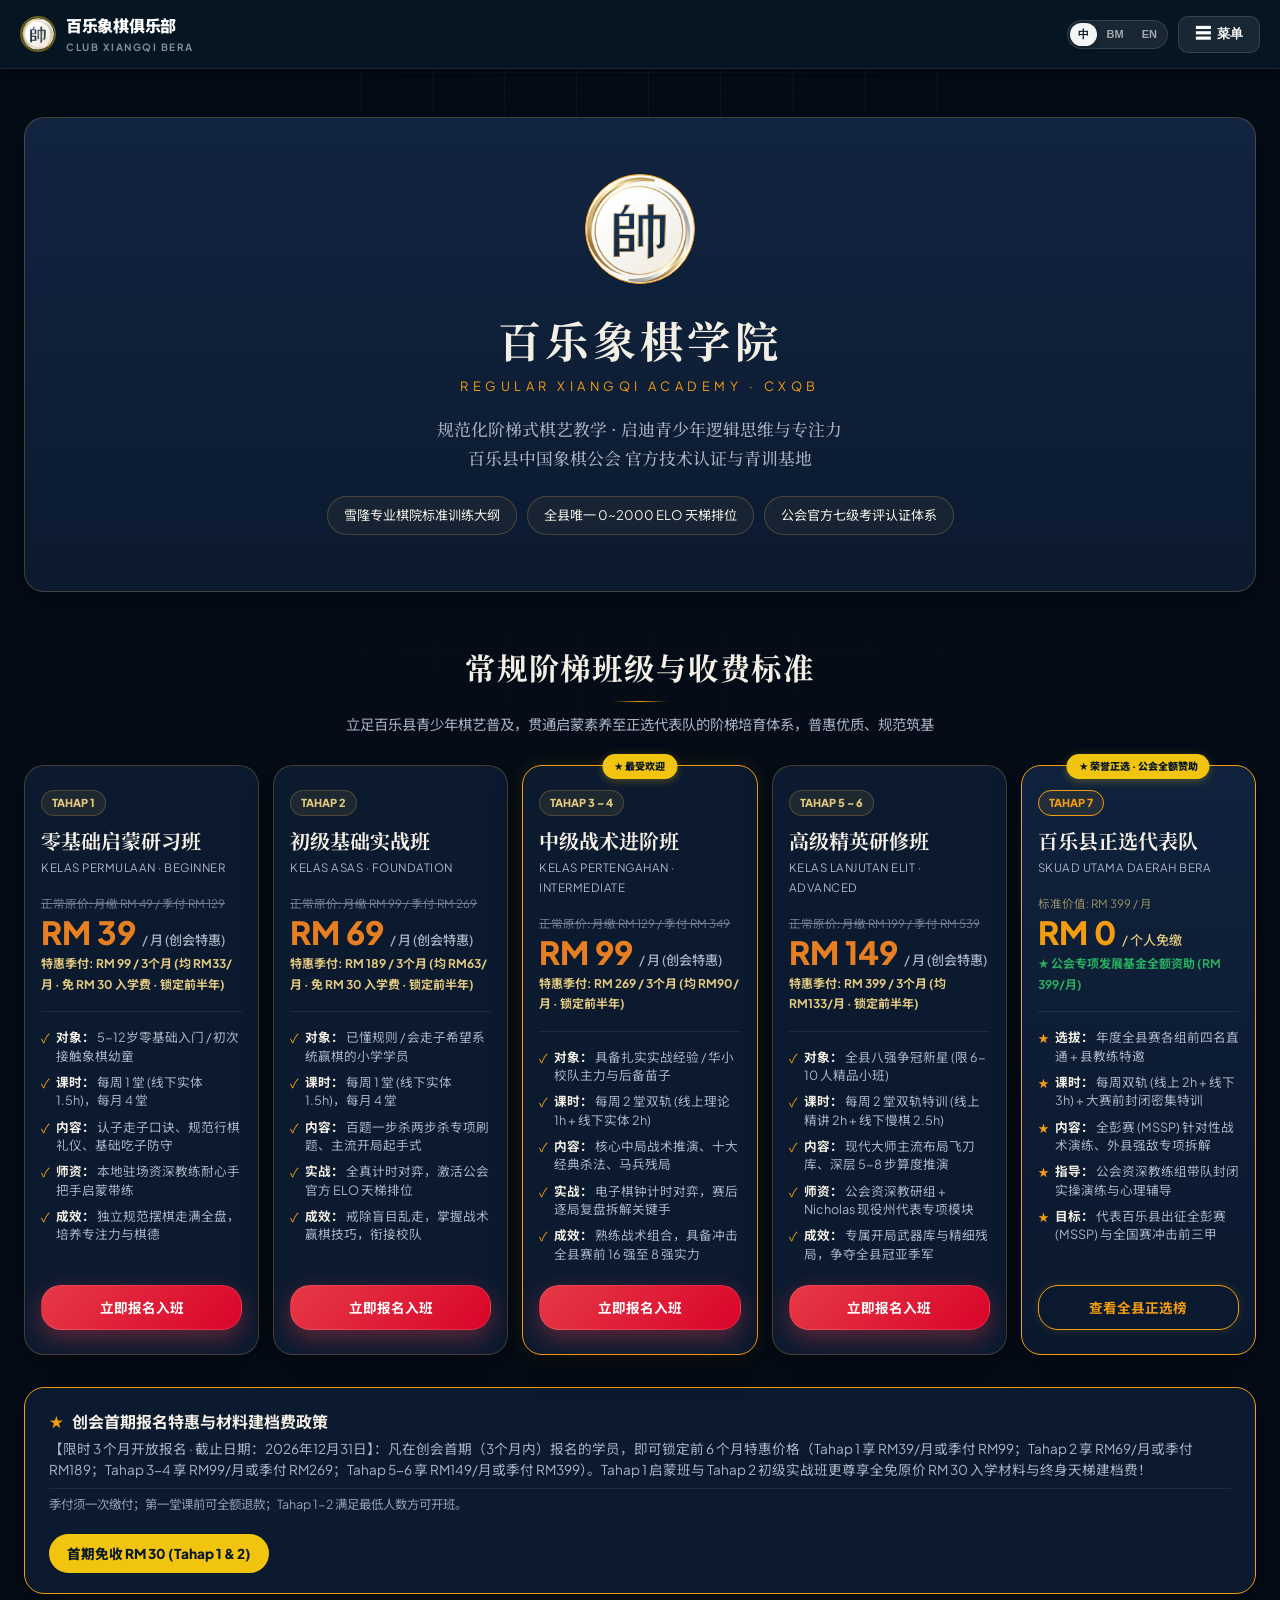
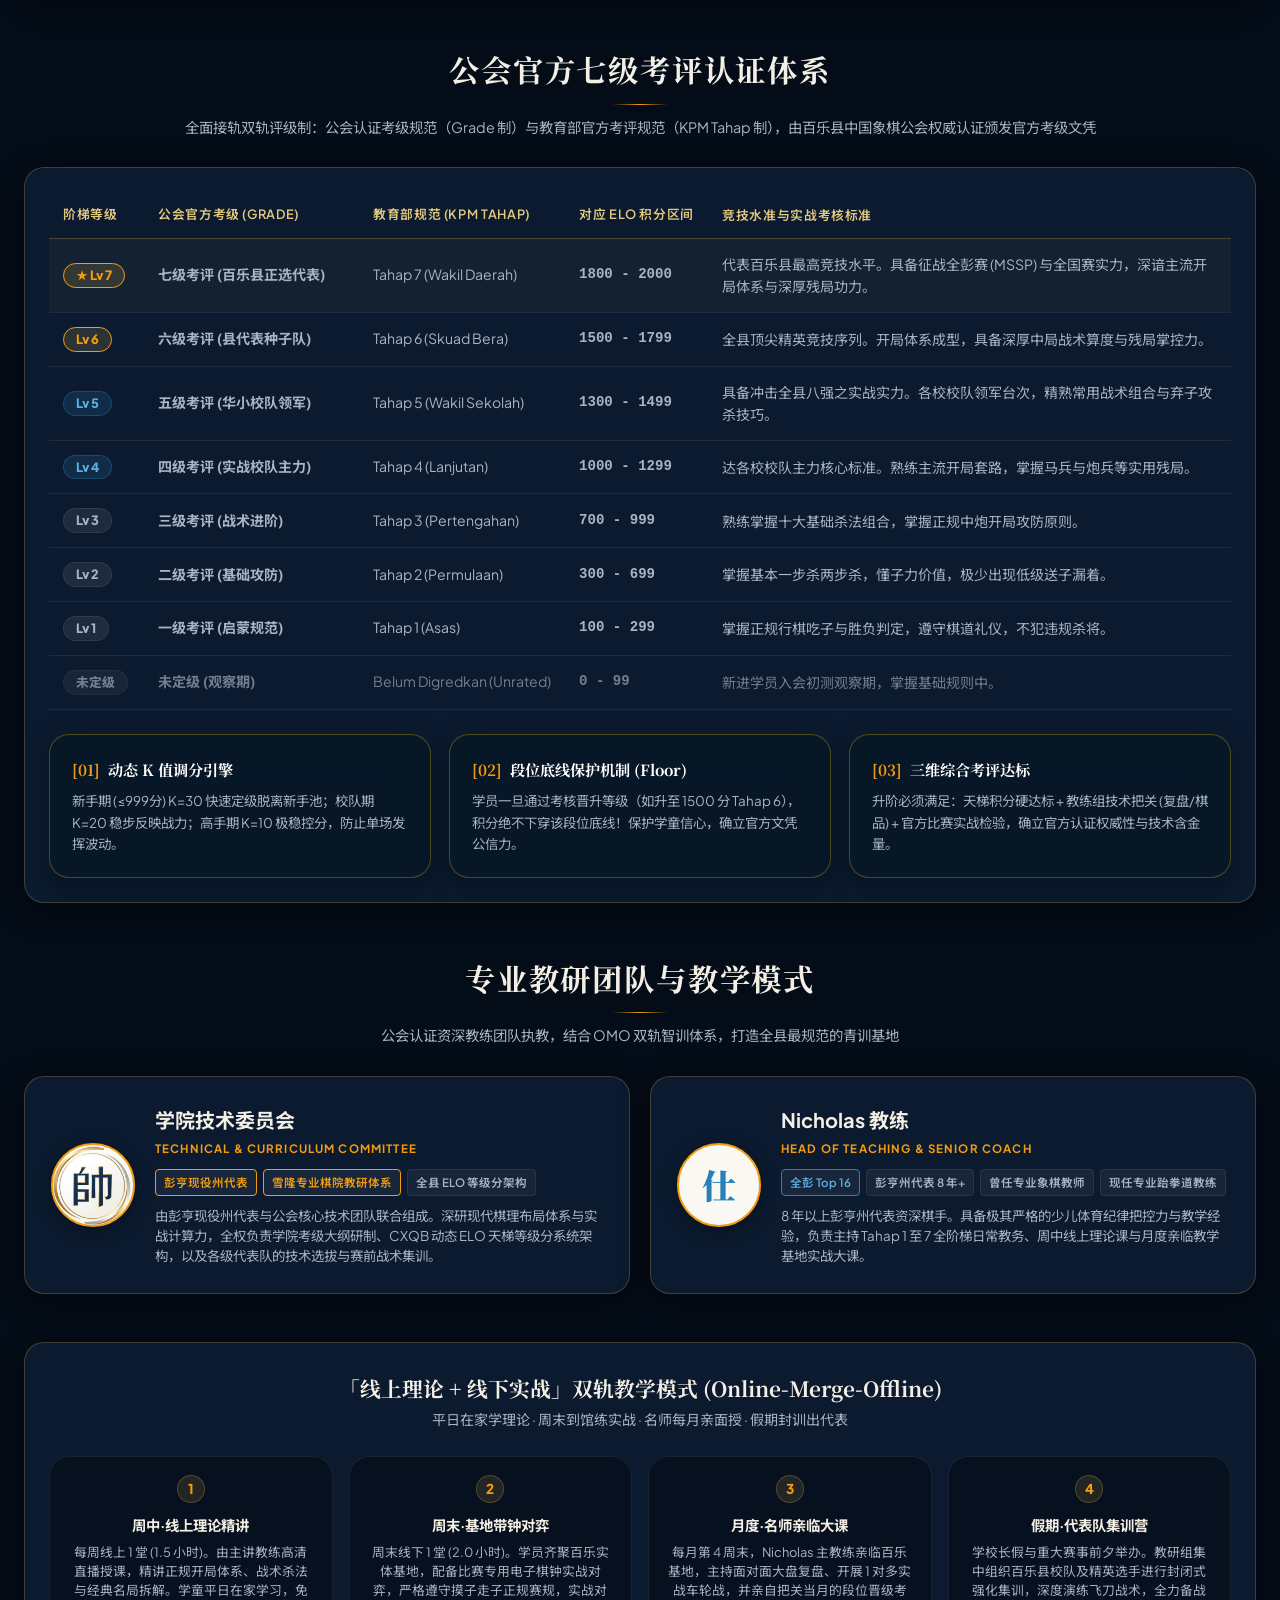
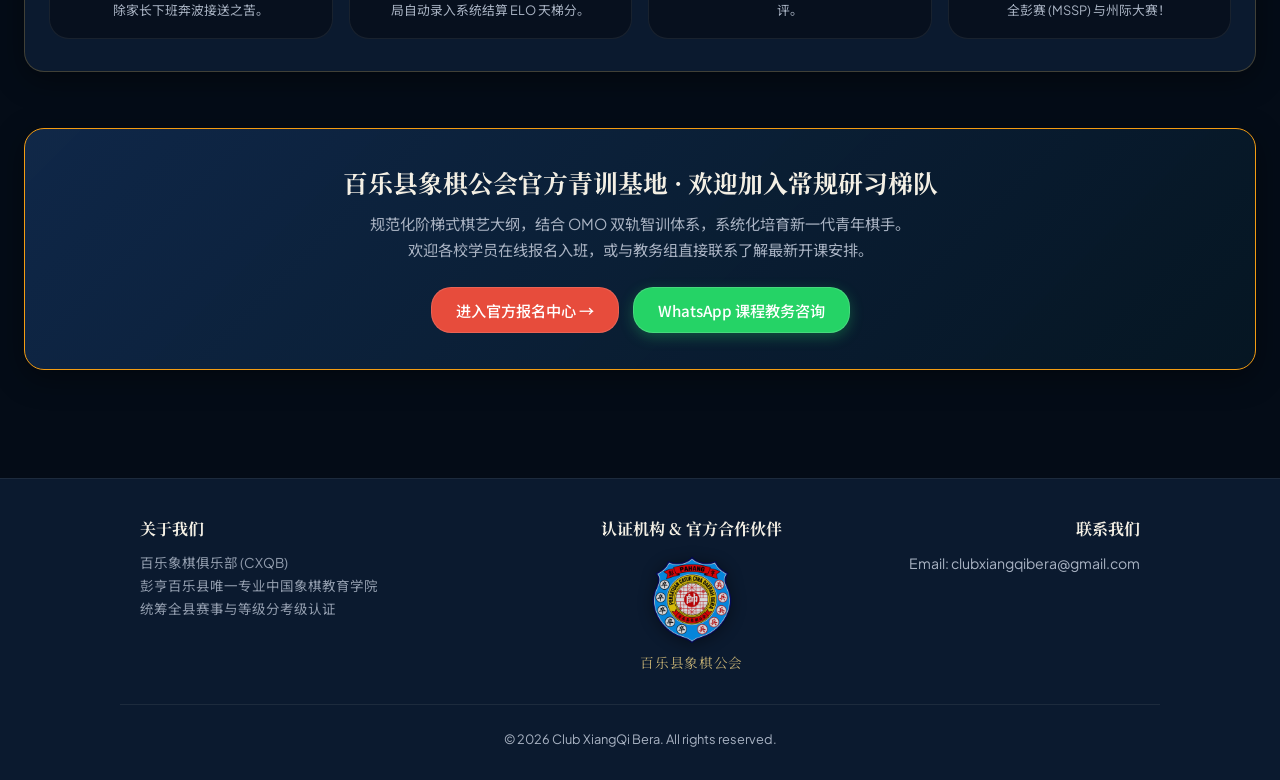
==== academy.html @ 06ccd67f "refactor(academy): update OMO dual-track training copy to be formal and accessible in zh/bm/en" ====
<!DOCTYPE html>
<html lang="zh-CN">
<head>
  <meta charset="UTF-8">
  <meta name="viewport" content="width=device-width, initial-scale=1.0, maximum-scale=1.0, user-scalable=no">
  <title>百乐象棋学院 · 常规棋艺集训班与官方七级考评体系 — CXQB</title>
  <link rel="preconnect" href="https://fonts.googleapis.com">
  <link href="https://fonts.googleapis.com/css2?family=Plus+Jakarta+Sans:wght@400;500;600;700;800;900&family=Noto+Sans+SC:wght@400;500;700;900&family=Noto+Serif+SC:wght@400;500;600;700;900&display=swap" rel="stylesheet">
  <link rel="stylesheet" href="cxb-theme.css">
  <style>
    :root {
      /* UNIFIED DESIGN TOKENS (100% IDENTICAL TO INDEX.HTML) */
      --bg-page:            #040C17;
      --grid-line:          rgba(241, 196, 15, 0.045);
      --grid-size:          72px 72px;

      --top-color:          rgba(6, 23, 36, 0.92);
      --top-blur:           16px;
      --top-border:         rgba(255, 255, 255, 0.08);
      --mega-bg:            rgba(6, 23, 36, 0.78);
      --mega-blur:          24px;
      --backdrop-blur:      20px;
      --backdrop-bg:        rgba(0, 0, 0, 0.45);

      --card-glass:         rgba(6, 23, 36, 0.72);
      --card-glass-border:  rgba(255, 255, 255, 0.12);
      --card-glass-shadow:  0 25px 60px rgba(0, 0, 0, 0.6), 0 0 35px rgba(241, 196, 15, 0.06);
      --card-radius:        20px;

      --input-glass-bg:     rgba(255, 255, 255, 0.05);
      --input-glass-border: rgba(255, 255, 255, 0.12);
      --input-glass-blur:   8px;
      --input-focus-glow:   rgba(241, 196, 15, 0.5);

      --badge-gold-bg:      #F1C40F;
      --badge-gold-text:    #0A1929;
      --gold-hover:         #F1C40F;
      
      --btn-primary-bg:     linear-gradient(135deg, #E63946 0%, #D90429 100%);
      --btn-primary-shadow: 0 8px 25px rgba(230, 57, 70, 0.4);
      --btn-primary-hover:  linear-gradient(135deg, #F04856 0%, #E81035 100%);

      --seg-bg:             rgba(255, 255, 255, 0.08);
      --seg-active-bg:      rgba(255, 255, 255, 0.95);
      --seg-active-color:   #111111;
      --seg-text-color:     rgba(255, 255, 255, 0.6);

      --font-serif:         'Noto Serif SC', 'Songti SC', 'SimSun', serif;
      --font-sans:          -apple-system, BlinkMacSystemFont, 'Segoe UI', Roboto, 'PingFang SC', 'Noto Sans SC', sans-serif;

      --primary: #0E2F44;
      --primary-mid: #1A5276;
      --primary-light: #2980B9;
      --gold: #F39C12;
      --gold-glow: rgba(243,156,18,0.35);
      --silver: #95A5A6;
      --bronze: #D35400;
      --bg: #071726;
      --card: rgba(255, 255, 255, 0.08);
      --text: #F0F4F8;
      --text2: #9CA8B7;
      --border: rgba(255, 255, 255, 0.12);
      --green: #27AE60;
      --red: #E74C3C;
      --radius: 20px;
      --shadow: 0 8px 30px rgba(0,0,0,0.4);

      --navy-950: #07101e;
      --navy-900: #0b1a2f;
      --navy-800: #112440;
      --gold-soft: #e3c97f;
      --ink: #f3efe4;
      --ink-dim: #a9b3c3;
      --line: rgba(201, 162, 75, 0.28);
      --line-soft: rgba(243, 239, 228, 0.08);
    }

    *{box-sizing:border-box;margin:0;padding:0;}
    body{
      font-family:'Plus Jakarta Sans','Noto Sans SC',system-ui,sans-serif;
      background:var(--bg-page);color:var(--ink);background-attachment:fixed;
      min-height:100vh;display:flex;flex-direction:column;align-items:center;
      -webkit-font-smoothing:antialiased;
    }

    /* 棋盘背景发丝网格 (与首页完全一致) */
    body::before {
      content: "";
      position: fixed;
      inset: 0;
      z-index: -1;
      pointer-events: none;
      background-image:
        linear-gradient(var(--line-soft) 1px, transparent 1px),
        linear-gradient(90deg, var(--line-soft) 1px, transparent 1px);
      background-size: 72px 72px;
      mask-image: radial-gradient(ellipse at 50% 0%, #000 0%, transparent 70%);
      -webkit-mask-image: radial-gradient(ellipse at 50% 0%, #000 0%, transparent 70%);
      opacity: 0.6;
    }

    #securityGate {
      display: flex; flex-direction: column; align-items: center;
      width: 100%; min-height: 100vh; padding: 0;
    }

    /* PUBLIC STICKY NAV BAR (100% 与首页一致) */
    .public-nav-bar {
      width: 100%; display: flex; justify-content: space-between; align-items: center;
      padding: 12px 20px; background: var(--top-color) !important; backdrop-filter: blur(var(--top-blur)) !important; -webkit-backdrop-filter: blur(var(--top-blur)) !important; backdrop-filter: blur(16px);
      border-bottom: 1px solid rgba(255, 255, 255, 0.08); position: sticky; top: 0; z-index: 100;
      box-shadow: 0 2px 16px rgba(0, 0, 0, 0.4);
    }
    .p-nav-brand { display: flex; align-items: center; gap: 10px; text-decoration: none; }
    .p-nav-logo { width: 36px; height: 36px; border-radius: 50%; object-fit: cover; border: 2px solid rgba(241,196,15,0.4); }
    .p-nav-title { font-size: 16px; font-weight: 900; color: #fff; letter-spacing: -0.3px; }
    .p-nav-sub { font-size: 10px; font-weight: 700; color: rgba(255,255,255,0.5); letter-spacing: 1.5px; text-transform: uppercase; }

    .nav-menu-btn {
      padding: 7px 16px; border-radius: 10px; font-size: 12.5px; font-weight: 700; cursor: pointer;
      background: rgba(255,255,255,0.08); color: #fff; border: 1px solid rgba(255,255,255,0.12);
      transition: all 0.2s; display: inline-flex; align-items: center; gap: 6px;
    }
    .nav-menu-btn:hover { background: rgba(255,255,255,0.15); border-color: rgba(241,196,15,0.4); color: var(--gold-hover); }

    /* 主内容容器 (自适应宽屏) */
    .public-content-wrap {
      width: 100%; max-width: 1420px; padding: 28px 24px 60px;
    }

    /* HERO 模块 (与首页一致的卡片风格) */
    .hero {
      margin-top: 20px;
      padding: clamp(32px, 5vw, 56px) 24px;
      text-align: center;
      background: linear-gradient(180deg, var(--navy-800), var(--navy-900));
      border: 1px solid var(--line);
      border-radius: var(--radius);
      box-shadow: var(--shadow);
    }
    .hero__logo { width: clamp(84px, 11vw, 110px); height: auto; aspect-ratio: 1; margin-bottom: 20px; border-radius: 50%; border: 1.5px solid var(--gold); }
    .hero__title { font-size: clamp(1.8rem, 4vw, 2.7rem); letter-spacing: 0.1em; color: var(--ink); }
    .hero__en { margin-top: 8px; font-size: 0.8rem; letter-spacing: 0.35em; color: var(--gold); text-transform: uppercase; }
    .hero__tagline { margin: 18px auto 0; max-width: 36em; font-family: var(--font-serif); font-weight: 500; color: var(--ink-dim); font-size: 1.05rem; }
    .hero__badges { display: flex; flex-wrap: wrap; justify-content: center; gap: 10px; margin-top: 24px; }
    .badge {
      display: inline-flex; align-items: center; gap: 8px;
      padding: 7px 16px; font-size: 0.82rem; color: var(--ink);
      border: 1px solid var(--line); border-radius: var(--radius-pill);
      background: rgba(201, 162, 75, 0.06);
    }

    /* 章节标题规范 (使用 cxb-theme.css 标志性金色下划线) */
    .section__head { text-align: center; margin: 48px 0 28px; }
    .section__title { font-size: clamp(1.4rem, 3vw, 1.9rem); letter-spacing: 0.06em; color: var(--ink); }
    .section__title::after {
      content: ""; display: block; width: 56px; height: 1px; margin: 14px auto 0;
      background: linear-gradient(90deg, transparent, var(--gold), transparent);
    }
    .section__sub { margin-top: 10px; color: var(--ink-dim); font-size: 0.9rem; }

    /* ========================================================
       1. 班级卡片矩阵 (5 阶梯队卡片，自适应多端排版)
       ======================================================== */
    .pricing-grid {
      display: grid; grid-template-columns: repeat(auto-fit, minmax(235px, 1fr)); gap: 14px; margin-bottom: 32px;
    }
    @media (min-width: 1200px) {
      .pricing-grid {
        grid-template-columns: repeat(5, 1fr);
      }
    }
    .price-card {
      background: var(--navy-900);
      border: 1px solid var(--line);
      border-radius: var(--radius);
      padding: 24px 16px;
      display: flex; flex-direction: column;
      position: relative;
      transition: all 0.25s ease;
      box-shadow: var(--shadow);
    }
    .price-card:hover {
      transform: translateY(-4px);
      border-color: var(--gold);
      box-shadow: 0 16px 36px rgba(0,0,0,0.5), 0 0 20px rgba(241,196,15,0.08);
    }
    .price-card.featured {
      border: 1.5px solid var(--gold);
      background: linear-gradient(180deg, rgba(17, 36, 64, 0.9) 0%, rgba(11, 26, 47, 0.95) 100%);
    }
    .price-card.popular {
      border: 1.5px solid var(--gold);
      box-shadow: 0 12px 32px rgba(0,0,0,0.45), 0 0 20px rgba(241,196,15,0.12);
      position: relative;
    }
    .featured-tag, .popular-tag {
      position: absolute; top: -12px; left: 50%; transform: translateX(-50%);
      background: var(--badge-gold-bg); color: var(--badge-gold-text);
      font-size: 10px; font-weight: 900; padding: 4px 12px; border-radius: var(--radius-pill);
      white-space: nowrap; box-shadow: 0 2px 8px rgba(241,196,15,0.3);
      z-index: 2;
    }

    .card-tier-pill {
      display: inline-block; font-size: 11px; font-weight: 800;
      padding: 3px 10px; border-radius: var(--radius-pill);
      background: rgba(201, 162, 75, 0.1); color: var(--gold-soft);
      border: 1px solid var(--line); margin-bottom: 12px; width: fit-content;
    }
    .card-title {
      font-family: var(--font-serif); font-size: 1.25rem; font-weight: 700;
      color: var(--ink); margin-bottom: 4px;
    }
    .card-sub-en {
      font-size: 0.72rem; color: var(--ink-dim); letter-spacing: 0.5px;
      text-transform: uppercase; margin-bottom: 16px;
    }
    .card-price-wrap {
      padding-bottom: 16px; margin-bottom: 16px; border-bottom: 1px solid var(--line-soft);
    }
    .card-price-main {
      font-size: 2rem; font-weight: 900; color: var(--ink); line-height: 1;
    }
    .card-price-main small {
      font-size: 0.82rem; font-weight: 500; color: var(--ink-dim);
    }
    .card-quarter-combo {
      font-size: 0.75rem; font-weight: 700; color: var(--gold-soft);
      margin-top: 6px; display: block;
    }
    .card-features-list {
      list-style: none; margin-bottom: 22px; flex-grow: 1;
      display: flex; flex-direction: column; gap: 8px;
    }
    .card-features-list li {
      font-size: 0.79rem; color: var(--ink-dim); line-height: 1.45;
      display: flex; align-items: flex-start; gap: 6px;
    }
    .card-features-list li b { color: var(--ink); flex-shrink: 0; }
    .card-features-list li .ico { color: var(--gold); flex-shrink: 0; font-size: 0.78rem; margin-top: 1px; }

    /* 按钮规范 (100% 与首页一致) */
    .btn-card {
      width: 100%; padding: 10px 0; border-radius: var(--radius);
      font-size: 0.85rem; font-weight: 700; text-align: center;
      text-decoration: none; cursor: pointer; transition: all 0.2s; display: block;
    }
    .btn-card--ghost {
      background: transparent; color: var(--ink); border: 1px solid var(--line);
    }
    .btn-card--ghost:hover {
      border-color: var(--gold); color: var(--gold); background: rgba(201, 162, 75, 0.08);
    }
    .btn-card--red {
      background: var(--btn-primary-bg); color: #fff; border: 1px solid rgba(255,255,255,0.12);
      box-shadow: var(--btn-primary-shadow);
    }
    .btn-card--red:hover { background: var(--btn-primary-hover); }
    .btn-card--gold-outline {
      background: transparent; color: var(--gold); border: 1px solid var(--gold);
      box-shadow: 0 0 10px rgba(241, 196, 15, 0.15);
    }
    .btn-card--gold-outline:hover {
      background: rgba(241, 196, 15, 0.12); border-color: #ffd700; color: #fff;
      box-shadow: 0 0 16px rgba(241, 196, 15, 0.35);
    }

    /* 注册材料费横幅 (与首页 announce 模块同系) */
    .announce-kit {
      display: flex; align-items: center; justify-content: space-between;
      gap: 20px; flex-wrap: wrap; padding: 20px 24px;
      background: var(--navy-900); border: 1px solid var(--gold);
      border-radius: var(--radius); box-shadow: var(--shadow);
      margin-bottom: 48px;
    }
    .announce-kit-text h4 {
      font-size: 1rem; color: var(--ink); margin-bottom: 4px;
      display: flex; align-items: center; gap: 8px;
    }
    .announce-kit-text p { font-size: 0.85rem; color: var(--ink-dim); line-height: 1.5; }
    .announce-kit-policy-note {
      font-size: 0.78rem; color: #8fa0b5; margin-top: 8px; line-height: 1.5;
      border-top: 1px solid rgba(255, 255, 255, 0.08); padding-top: 6px;
    }
    .announce-kit-badge {
      background: var(--badge-gold-bg); color: var(--badge-gold-text);
      font-size: 0.85rem; font-weight: 800; padding: 8px 18px;
      border-radius: var(--radius); white-space: nowrap;
    }

    /* ========================================================
       2. 七级考评表格与规则 (与首页表格规范一致)
       ======================================================== */
    .table-container {
      background: var(--navy-900); border: 1px solid var(--line);
      border-radius: var(--radius); padding: 24px;
      box-shadow: var(--shadow); margin-bottom: 48px; overflow-x: auto;
    }
    .cxb-table {
      width: 100%; min-width: 880px; border-collapse: collapse; text-align: left;
    }
    .cxb-table th {
      padding: 12px 14px; font-size: 0.8rem; font-weight: 600;
      color: var(--gold-soft); border-bottom: 1px solid var(--line);
      letter-spacing: 0.05em; text-transform: uppercase;
      white-space: nowrap;
    }
    .cxb-table td {
      padding: 14px; font-size: 0.88rem; color: var(--ink-dim);
      border-bottom: 1px solid var(--line-soft);
    }
    .cxb-table tr:hover td { background: rgba(255, 255, 255, 0.02); }
    .cxb-table tr.highlight-tr td { background: rgba(201, 162, 75, 0.05); }

    .cxb-table th:first-child,
    .cxb-table td:first-child {
      width: 95px;
      min-width: 90px;
      white-space: nowrap;
    }
    .cxb-table th:nth-child(2),
    .cxb-table td:nth-child(2) {
      white-space: nowrap;
      min-width: 215px;
    }
    .cxb-table th:nth-child(3),
    .cxb-table td:nth-child(3) {
      white-space: nowrap;
      min-width: 175px;
    }
    .cxb-table th:nth-child(4),
    .cxb-table td:nth-child(4) {
      white-space: nowrap;
      min-width: 130px;
    }
    .cxb-table th:nth-child(5),
    .cxb-table td:nth-child(5) {
      min-width: 280px;
      line-height: 1.6;
    }

    .t-badge {
      display: inline-flex !important;
      align-items: center !important;
      justify-content: center !important;
      white-space: nowrap !important;
      padding: 5px 12px !important;
      border-radius: var(--radius-pill) !important;
      font-size: 0.8rem !important;
      font-weight: 800 !important;
      line-height: 1 !important;
      border: 1px solid transparent;
    }
    .t-badge--top { background: rgba(201, 162, 75, 0.18); color: var(--gold); border-color: var(--gold); }
    .t-badge--mid { background: rgba(41, 128, 185, 0.18); color: #5dade2; border-color: rgba(41, 128, 185, 0.35); }
    .t-badge--base { background: rgba(255, 255, 255, 0.08); color: var(--ink-dim); border-color: var(--line-soft); }

    .elo-code {
      font-family: monospace; font-size: 0.92rem; font-weight: 700; color: var(--gold);
    }

    /* 规则 3 列卡片 (与首页卡片微光与金发丝线完全融合) */
    .rules-grid {
      display: grid; grid-template-columns: repeat(3, 1fr); gap: 18px; margin-top: 24px;
    }
    .rule-item {
      background: var(--card-glass);
      backdrop-filter: blur(16px);
      -webkit-backdrop-filter: blur(16px);
      border: 1px solid rgba(241, 196, 15, 0.3);
      border-radius: var(--radius);
      padding: 22px;
      box-shadow: 0 8px 24px rgba(0, 0, 0, 0.35), 0 0 15px rgba(241, 196, 15, 0.04);
      transition: transform 0.2s, border-color 0.2s;
    }
    .rule-item:hover {
      transform: translateY(-3px);
      border-color: var(--gold);
    }
    .rule-item h5 {
      font-family: var(--font-serif);
      font-size: 0.95rem;
      font-weight: 700;
      color: #FFFFFF;
      margin-bottom: 8px;
      display: flex;
      align-items: center;
      gap: 8px;
    }
    .rule-item p {
      font-size: 0.84rem;
      color: var(--ink-dim);
      line-height: 1.6;
    }

    /* ========================================================
       3. 师资团队与 OMO 模式 (与首页风格完全相融)
       ======================================================== */
    .coaches-grid {
      display: grid; grid-template-columns: repeat(2, 1fr); gap: 20px; margin-bottom: 48px;
    }
    .coach-card {
      background: var(--navy-900); border: 1px solid var(--line);
      border-radius: var(--radius); padding: 26px;
      display: flex; gap: 20px; align-items: center;
      box-shadow: var(--shadow);
    }
    .coach-avatar-badge {
      width: 84px; height: 84px; border-radius: 50%;
      background: #faf8f2; border: 2px solid var(--gold);
      display: flex; align-items: center; justify-content: center;
      font-size: 34px; font-family: var(--font-serif); font-weight: 900;
      color: #2980B9; flex-shrink: 0; box-shadow: 0 4px 16px rgba(0,0,0,0.3);
      transition: transform 0.3s ease;
    }
    .coach-card:hover .coach-avatar-badge {
      transform: scale(1.05);
    }
    .coach-avatar-img {
      width: 84px; height: 84px; border-radius: 50%;
      object-fit: cover; border: 2px solid var(--gold);
      background: #faf8f2; flex-shrink: 0;
      box-shadow: 0 4px 16px rgba(0,0,0,0.3);
      transition: transform 0.3s ease;
    }
    .coach-card:hover .coach-avatar-img {
      transform: scale(1.05);
    }
    .coach-info h4 {
      font-size: 1.25rem; font-weight: 700; color: var(--ink); margin-bottom: 2px;
    }
    .coach-role {
      font-size: 0.72rem; font-weight: 700; color: var(--gold);
      letter-spacing: 0.1em; text-transform: uppercase; margin-bottom: 10px;
    }
    .coach-chips { display: flex; flex-wrap: wrap; gap: 6px; margin-bottom: 10px; }
    .coach-chip {
      font-size: 0.72rem; font-weight: 600; padding: 3px 8px; border-radius: 4px;
      background: rgba(255, 255, 255, 0.05); color: var(--ink-dim); border: 1px solid var(--line-soft);
    }
    .coach-desc { font-size: 0.84rem; color: var(--ink-dim); line-height: 1.5; }

    /* OMO 模式 4 步流程 */
    .omo-wrap {
      background: var(--navy-900); border: 1px solid var(--line);
      border-radius: var(--radius); padding: 32px 24px;
      box-shadow: var(--shadow); margin-bottom: 48px;
    }
    .omo-grid {
      display: grid; grid-template-columns: repeat(4, 1fr); gap: 16px; margin-top: 24px;
    }
    .omo-col {
      background: var(--navy-950); border: 1px solid var(--line-soft);
      border-radius: var(--radius); padding: 18px; text-align: center;
    }
    .omo-num {
      width: 28px; height: 28px; border-radius: 50%;
      background: rgba(201, 162, 75, 0.15); color: var(--gold);
      font-size: 0.85rem; font-weight: 800; display: flex; align-items: center; justify-content: center;
      margin: 0 auto 10px; border: 1px solid var(--line);
    }
    .omo-col h6 { font-size: 0.9rem; color: var(--ink); margin-bottom: 6px; }
    .omo-col p { font-size: 0.8rem; color: var(--ink-dim); line-height: 1.5; }

    /* 底部行动 CTA (与首页 invite card 风格一致) */
    .final-card {
      background: linear-gradient(135deg, rgba(20, 49, 89, 0.75) 0%, rgba(6, 23, 36, 0.9) 100%);
      border: 1.5px solid var(--gold);
      border-radius: var(--radius); padding: 36px 24px; text-align: center;
      box-shadow: var(--shadow); margin-bottom: 48px;
    }
    .final-card h3 { font-size: 1.55rem; color: var(--ink); margin-bottom: 12px; line-height: 1.4; }
    .final-card p { font-size: 0.95rem; color: var(--ink-dim); max-width: 720px; margin: 0 auto 24px; line-height: 1.7; }
    .cta-btn-group { display: flex; justify-content: center; gap: 14px; flex-wrap: wrap; }
    .btn--wa {
      background: #25D366; color: #fff; border: 1px solid rgba(255,255,255,0.15);
      box-shadow: 0 4px 14px rgba(37, 211, 102, 0.3);
    }
    .btn--wa:hover { background: #20BA5A; }

    /* FOOTER (100% 首页一致) */
    .footer { width: 100%; margin-top: auto; border-top: 1px solid var(--line-soft); padding: 40px 0 30px; }
    .footer__grid {
      max-width: 1040px; margin: 0 auto; padding: 0 20px;
      display: grid; grid-template-columns: 1.4fr 1.2fr 1fr; gap: 36px;
    }
    .footer h3 { font-size: 1rem; color: var(--ink); margin-bottom: 12px; }
    .footer a:hover { color: var(--gold-soft); }
    .footer__legal {
      margin-top: 32px; border-top: 1px solid var(--line-soft); padding-top: 24px; text-align: center;
      color: var(--ink-dim); font-size: 0.8rem;
    }

    /* 响应式调整 */
    @media (max-width: 1040px) {
      .pricing-grid { grid-template-columns: repeat(2, 1fr); }
      .omo-grid { grid-template-columns: repeat(2, 1fr); }
      .footer__grid { grid-template-columns: 1fr; text-align: center; }
      .footer__grid > div { text-align: center !important; }
    }
    @media (max-width: 680px) {
      .pricing-grid { grid-template-columns: 1fr; }
      .rules-grid { grid-template-columns: 1fr; }
      .coaches-grid { grid-template-columns: 1fr; }
      .coach-card { flex-direction: column; text-align: center; }
      .coach-chips { justify-content: center; }
      .omo-grid { grid-template-columns: 1fr; }
      .table-container { padding: 14px 10px; }
      .cxb-table th, .cxb-table td { padding: 8px 6px; font-size: 0.78rem; }
    }

    /* APPLE STYLE MEGA MENU & BACKDROP (100% 首页移植) */
    .apple-backdrop {
      position: fixed; inset: 0; z-index: 9400;
      background: rgba(4, 12, 23, 0.5);
      backdrop-filter: blur(var(--backdrop-blur)); -webkit-backdrop-filter: blur(24px);
      opacity: 0; pointer-events: none; transition: opacity 0.5s ease;
    }
    .apple-backdrop.open { opacity: 1; pointer-events: auto; }

    .apple-mega-menu {
      position: fixed; top: 0; left: 0; width: 100%; z-index: 9500;
      background: var(--mega-bg) !important; backdrop-filter: blur(var(--mega-blur)) !important; -webkit-backdrop-filter: blur(var(--mega-blur)) !important;
      border-bottom: 1px solid rgba(255,255,255,0.08);
      transform: translateY(-100%);
      transition: transform 0.6s cubic-bezier(0.2, 0.8, 0.2, 1);
      padding: 100px 40px 60px;
      box-shadow: 0 20px 40px rgba(0,0,0,0.5);
    }
    .apple-mega-menu.open { transform: translateY(0); }

    .apple-mega-container {
      max-width: 900px; margin: 0 auto; display: grid; grid-template-columns: repeat(auto-fit, minmax(220px, 1fr)); gap: 40px;
    }
    .apple-mega-col { display: flex; flex-direction: column; gap: 16px; }
    .apple-mega-col h4 {
      font-family: var(--font-serif) !important; font-size: 15px !important; font-weight: 600 !important;
      color: rgba(255, 255, 255, 0.85) !important; letter-spacing: 2px !important; margin-bottom: 10px !important;
      border-bottom: 1px solid rgba(255, 255, 255, 0.1) !important; padding-bottom: 8px !important;
    }
    .apple-mega-col a {
      font-family: var(--font-sans) !important; font-size: 15px !important; font-weight: 400 !important;
      color: rgba(255, 255, 255, 0.75) !important; text-decoration: none !important; cursor: pointer !important;
      transition: all 0.2s ease !important; display: flex !important; align-items: center !important;
    }
    .apple-mega-col a:hover {
      color: var(--gold-hover) !important; transform: translateX(4px) !important;
    }

    .apple-segment {
      display: flex; background: rgba(255, 255, 255, 0.08); border-radius: 10px; padding: 4px; width: 100%; max-width: 300px;
    }
    .apple-segment .seg-btn {
      flex: 1; background: transparent; border: none; color: rgba(255, 255, 255, 0.5);
      padding: 10px 0; font-size: 14px; font-weight: 700; cursor: pointer; border-radius: 8px;
      transition: all 0.3s cubic-bezier(0.2, 0.8, 0.2, 1);
    }
    .apple-segment .seg-btn.active {
      background: rgba(255, 255, 255, 0.95); color: #111; box-shadow: 0 4px 12px rgba(0,0,0,0.3);
    }
    .nav-lang-bar {
      display: inline-flex; background: rgba(255, 255, 255, 0.08);
      border: 1px solid rgba(255, 255, 255, 0.12); border-radius: 20px;
      padding: 2px; gap: 2px;
    }
    .nav-lang-chip {
      background: transparent; border: none; color: rgba(255, 255, 255, 0.6);
      font-size: 11px; font-weight: 700; padding: 4px 8px; border-radius: 14px;
      cursor: pointer; transition: all 0.2s cubic-bezier(0.2, 0.8, 0.2, 1);
    }
    .nav-lang-chip:hover { color: #fff; }
    .nav-lang-chip.active {
      background: rgba(255, 255, 255, 0.95); color: #061724;
      box-shadow: 0 2px 6px rgba(0, 0, 0, 0.3);
    }
  </style>
</head>
<body>

<div id="securityGate">

  <!-- 1. 顶栏导航 (100% 与首页一致) -->
  <header class="public-nav-bar" style="position:relative; z-index:9600;">
    <a href="index.html" class="p-nav-brand">
      <img src="cxb_round_emblem.png" alt="CXB" class="p-nav-logo">
      <div>
        <div class="p-nav-title" data-i18n="hero.title">百乐象棋俱乐部</div>
        <div class="p-nav-sub">CLUB XIANGQI BERA</div>
      </div>
    </a>

    <!-- 快捷语言切换 + 菜单按钮 -->
    <div style="display:flex; align-items:center; gap:10px;">
      <div class="nav-lang-bar">
        <button id="nav_lang_cn" class="nav-lang-chip active" onclick="setLang('cn'); updateSeg('cn');">中</button>
        <button id="nav_lang_bm" class="nav-lang-chip" onclick="setLang('bm'); updateSeg('bm');">BM</button>
        <button id="nav_lang_en" class="nav-lang-chip" onclick="setLang('en'); updateSeg('en');">EN</button>
      </div>
      <button class="nav-menu-btn" onclick="toggleMainNav()">
        <span id="navMenuBtnIcon" style="font-size:16px;">☰</span> <span id="navMenuBtnText" data-i18n="nav.menu">菜单</span>
      </button>
    </div>
  </header>

  <div class="public-content-wrap">

    <!-- 2. HERO 模块 (与首页一致的卡片风格) -->
    <header class="hero">
      <img src="cxb_round_emblem.png" alt="CXB Logo" class="hero__logo">
      <h1 class="hero__title" data-i18n="academy.hero_title">百乐象棋学院</h1>
      <div class="hero__en">REGULAR XIANGQI ACADEMY · CXQB</div>
      <p class="hero__tagline" data-i18n="academy.hero_sub">
        规范化阶梯式棋艺教学 · 启迪青少年逻辑思维与专注力<br>百乐县中国象棋公会 官方技术认证与青训基地
      </p>
      <div class="hero__badges">
        <span class="badge" data-i18n="chip.standard">雪隆专业棋院标准训练大纲</span>
        <span class="badge" data-i18n="chip.ladder">全县唯一 0~2000 ELO 天梯排位</span>
        <span class="badge" data-i18n="chip.pajsk">公会官方七级考评认证体系</span>
      </div>
    </header>

    <!-- 3. 班级架构与学费价目表 -->
    <section class="section" id="classes">
      <div class="section__head">
        <h2 class="section__title" data-i18n="sec.classes_title">常规阶梯班级与收费标准</h2>
        <p class="section__sub" data-i18n="sec.classes_sub">立足百乐县青少年棋艺普及，贯通启蒙素养至正选代表队的阶梯培育体系，普惠优质、规范筑基</p>
      </div>

      <div class="pricing-grid">

        <!-- 班级 1：Tahap 1 零基础启蒙研习班 -->
        <div class="price-card">
          <div class="card-tier-pill">TAHAP 1</div>
          <h3 class="card-title" data-i18n="c1.title">零基础启蒙研习班</h3>
          <div class="card-sub-en">Kelas Permulaan · Beginner</div>
          <div class="card-price-wrap">
            <div style="font-size: 11.5px; text-decoration: line-through; opacity: 0.65; color: var(--ink-dim); margin-bottom: 3px;" data-i18n="c1.orig">正常原价: 月缴 RM 49 / 季付 RM 129</div>
            <div class="card-price-main" style="color: #e67e22;">RM 39 <small>/ 月 (创会特惠)</small></div>
            <span class="card-quarter-combo" data-i18n="c1.combo">特惠季付: RM 99 / 3个月 (均 RM33/月 · 免 RM 30 入学费 · 锁定前半年)</span>
          </div>
          <ul class="card-features-list">
            <li><span class="ico">✓</span> <span><b data-i18n="c.target">对象：</b> 5-12岁零基础入门 / 初次接触象棋幼童</span></li>
            <li><span class="ico">✓</span> <span><b data-i18n="c.time">课时：</b> 每周 1 堂 (线下实体 1.5h)，每月 4 堂</span></li>
            <li><span class="ico">✓</span> <span><b data-i18n="c.content">内容：</b> 认子走子口诀、规范行棋礼仪、基础吃子防守</span></li>
            <li><span class="ico">✓</span> <span><b data-i18n="c.coach">师资：</b> 本地驻场资深教练耐心手把手启蒙带练</span></li>
            <li><span class="ico">✓</span> <span><b data-i18n="c.outcome">成效：</b> 独立规范摆棋走满全盘，培养专注力与棋德</span></li>
          </ul>
          <a href="register.html?type=academy&tier=tahap1" class="btn-card btn-card--red" data-i18n="btn.enroll">立即报名入班</a>
        </div>

        <!-- 班级 2：Tahap 2 初级基础实战班 -->
        <div class="price-card">
          <div class="card-tier-pill">TAHAP 2</div>
          <h3 class="card-title" data-i18n="c2.title">初级基础实战班</h3>
          <div class="card-sub-en">Kelas Asas · Foundation</div>
          <div class="card-price-wrap">
            <div style="font-size: 11.5px; text-decoration: line-through; opacity: 0.65; color: var(--ink-dim); margin-bottom: 3px;" data-i18n="c2.orig">正常原价: 月缴 RM 99 / 季付 RM 269</div>
            <div class="card-price-main" style="color: #e67e22;">RM 69 <small>/ 月 (创会特惠)</small></div>
            <span class="card-quarter-combo" data-i18n="c2.combo">特惠季付: RM 189 / 3个月 (均 RM63/月 · 免 RM 30 入学费 · 锁定前半年)</span>
          </div>
          <ul class="card-features-list">
            <li><span class="ico">✓</span> <span><b data-i18n="c.target">对象：</b> 已懂规则 / 会走子希望系统赢棋的小学学员</span></li>
            <li><span class="ico">✓</span> <span><b data-i18n="c.time">课时：</b> 每周 1 堂 (线下实体 1.5h)，每月 4 堂</span></li>
            <li><span class="ico">✓</span> <span><b data-i18n="c.content">内容：</b> 百题一步杀两步杀专项刷题、主流开局起手式</span></li>
            <li><span class="ico">✓</span> <span><b data-i18n="c.arena">实战：</b> 全真计时对弈，激活公会官方 ELO 天梯排位</span></li>
            <li><span class="ico">✓</span> <span><b data-i18n="c.outcome">成效：</b> 戒除盲目乱走，掌握战术赢棋技巧，衔接校队</span></li>
          </ul>
          <a href="register.html?type=academy&tier=tahap2" class="btn-card btn-card--red" data-i18n="btn.enroll">立即报名入班</a>
        </div>

        <!-- 班级 3：Tahap 3 ~ 4 中级战术进阶班 -->
        <div class="price-card popular">
          <div class="popular-tag" data-i18n="c3.popular_tag">★ 最受欢迎</div>
          <div class="card-tier-pill">TAHAP 3 ~ 4</div>
          <h3 class="card-title" data-i18n="c3.title">中级战术进阶班</h3>
          <div class="card-sub-en">Kelas Pertengahan · Intermediate</div>
          <div class="card-price-wrap">
            <div style="font-size: 11.5px; text-decoration: line-through; opacity: 0.65; color: var(--ink-dim); margin-bottom: 3px;" data-i18n="c3.orig">正常原价: 月缴 RM 129 / 季付 RM 349</div>
            <div class="card-price-main" style="color: #e67e22;">RM 99 <small>/ 月 (创会特惠)</small></div>
            <span class="card-quarter-combo" data-i18n="c3.combo">特惠季付: RM 269 / 3个月 (均 RM90/月 · 锁定前半年)</span>
          </div>
          <ul class="card-features-list">
            <li><span class="ico">✓</span> <span><b data-i18n="c.target">对象：</b> 具备扎实实战经验 / 华小校队主力与后备苗子</span></li>
            <li><span class="ico">✓</span> <span><b data-i18n="c.time">课时：</b> 每周 2 堂双轨 (线上理论 1h + 线下实体 2h)</span></li>
            <li><span class="ico">✓</span> <span><b data-i18n="c.content">内容：</b> 核心中局战术推演、十大经典杀法、马兵残局</span></li>
            <li><span class="ico">✓</span> <span><b data-i18n="c.arena">训练：</b> 电子棋钟计时对弈，赛后逐局复盘拆解关键手</span></li>
            <li><span class="ico">✓</span> <span><b data-i18n="c.outcome">目标：</b> 熟练战术组合，具备冲击全县赛前 16 强至 8 强实力</span></li>
          </ul>
          <a href="register.html?type=academy" class="btn-card btn-card--red" data-i18n="btn.enroll">立即报名入班</a>
        </div>

        <!-- 班级 4：Tahap 5 ~ 6 高级精英研修班 -->
        <div class="price-card">
          <div class="card-tier-pill">TAHAP 5 ~ 6</div>
          <h3 class="card-title" data-i18n="c4.title">高级精英研修班</h3>
          <div class="card-sub-en">Kelas Lanjutan Elit · Advanced</div>
          <div class="card-price-wrap">
            <div style="font-size: 11.5px; text-decoration: line-through; opacity: 0.65; color: var(--ink-dim); margin-bottom: 3px;" data-i18n="c4.orig">正常原价: 月缴 RM 199 / 季付 RM 539</div>
            <div class="card-price-main" style="color: #e67e22;">RM 149 <small>/ 月 (创会特惠)</small></div>
            <span class="card-quarter-combo" data-i18n="c4.combo">特惠季付: RM 399 / 3个月 (均 RM133/月 · 锁定前半年)</span>
          </div>
          <ul class="card-features-list">
            <li><span class="ico">✓</span> <span><b data-i18n="c.target">对象：</b> 全县八强争冠新星 (限 6-10 人精品小班)</span></li>
            <li><span class="ico">✓</span> <span><b data-i18n="c.time">课时：</b> 每周 2 堂双轨特训 (线上精讲 2h + 线下慢棋 2.5h)</span></li>
            <li><span class="ico">✓</span> <span><b data-i18n="c.content">内容：</b> 现代大师主流布局飞刀库、深层 5-8 步算度推演</span></li>
            <li><span class="ico">✓</span> <span><b data-i18n="c.coach">师资：</b> 公会资深教研组 + Nicholas 现役州代表专项模块</span></li>
            <li><span class="ico">✓</span> <span><b data-i18n="c.outcome">目标：</b> 专属开局武器库与精细残局，争夺全县冠亚季军</span></li>
          </ul>
          <a href="register.html?type=academy" class="btn-card btn-card--red" data-i18n="btn.enroll">立即报名入班</a>
        </div>

        <!-- 荣誉班级：Tahap 7 百乐县正选代表队 -->
        <div class="price-card featured">
          <div class="featured-tag" data-i18n="c5.featured_tag">★ 荣誉正选 · 公会全额赞助</div>
          <div class="card-tier-pill" style="color:var(--gold); border-color:var(--gold);">TAHAP 7</div>
          <h3 class="card-title" data-i18n="c5.title">百乐县正选代表队</h3>
          <div class="card-sub-en">Skuad Utama Daerah Bera</div>
          <div class="card-price-wrap">
            <div style="font-size: 11.5px; opacity: 0.65; color: var(--gold-soft); margin-bottom: 3px;" data-i18n="c5.orig">标准价值: RM 399 / 月</div>
            <div class="card-price-main" style="color:var(--gold);">RM 0 <small style="color:var(--gold-soft);">/ 个人免缴</small></div>
            <span class="card-quarter-combo" style="color:var(--green);" data-i18n="c5.combo">★ 公会专项发展基金全额资助 (RM 399/月)</span>
          </div>
          <ul class="card-features-list">
            <li><span class="ico">★</span> <span><b data-i18n="c5.target">选拔：</b> 年度全县赛各组前四名直通 + 县教练特邀</span></li>
            <li><span class="ico">★</span> <span><b data-i18n="c5.time">课时：</b> 每周双轨 (线上 2h + 线下 3h) + 大赛前封闭密集特训</span></li>
            <li><span class="ico">★</span> <span><b data-i18n="c5.content">内容：</b> 全彭赛 (MSSP) 针对性战术演练、外县强敌专项拆解</span></li>
            <li><span class="ico">★</span> <span><b data-i18n="c5.coach">指导：</b> 公会资深教练组带队封闭实操演练与心理辅导</span></li>
            <li><span class="ico">★</span> <span><b data-i18n="c5.outcome">目标：</b> 代表百乐县出征全彭赛 (MSSP) 与全国赛冲击前三甲</span></li>
          </ul>
          <a href="ladder.html" class="btn-card btn-card--gold-outline" data-i18n="c5.btn">查看全县正选榜</a>
        </div>

      </div>

      <!-- 材料与建档费说明横幅 -->
      <div class="announce-kit">
        <div class="announce-kit-text">
          <h4><span style="color:var(--gold);">★</span> <span data-i18n="kit.title">创会首期报名特惠与材料建档费政策</span></h4>
          <p data-i18n="kit.desc">【限时 3 个月开放报名 · 截止日期：2026年12月31日】：凡在创会首期（3个月内）报名的学员，即可锁定前 6 个月特惠价格（Tahap 1 享 RM39/月或季付 RM99；Tahap 2 享 RM69/月或季付 RM189；Tahap 3-4 享 RM99/月或季付 RM269；Tahap 5-6 享 RM149/月或季付 RM399）。Tahap 1 启蒙班与 Tahap 2 初级实战班更尊享全免原价 RM 30 入学材料与终身天梯建档费！</p>
          <div class="announce-kit-policy-note" data-i18n="kit.policy_note">季付须一次缴付；第一堂课前可全额退款；Tahap 1-2 满足最低人数方可开班。</div>
        </div>
        <div class="announce-kit-badge" data-i18n="kit.badge">首期免收 RM 30 (Tahap 1 & 2)</div>
      </div>
    </section>

    <!-- 4. 官方七级考评体系 (TAHAP 1~7) -->
    <section class="section" id="grading">
      <div class="section__head">
        <h2 class="section__title" data-i18n="sec.grading_title">公会官方七级考评认证体系</h2>
        <p class="section__sub" data-i18n="sec.grading_sub">全面接轨双轨评级制：公会认证考级规范（Grade 制）与教育部官方考评规范（KPM Tahap 制），由百乐县中国象棋公会权威认证颁发官方考级文凭</p>
      </div>

      <div class="table-container">
        <table class="cxb-table">
          <thead>
            <tr>
              <th data-i18n="th.tier">阶梯等级</th>
              <th data-i18n="th.cn">公会官方考级 (Grade)</th>
              <th data-i18n="th.bm">教育部规范 (KPM Tahap)</th>
              <th data-i18n="th.elo">对应 ELO 积分区间</th>
              <th data-i18n="th.desc">竞技水准与实战考核标准</th>
            </tr>
          </thead>
          <tbody>
            <tr class="highlight-tr">
              <td><span class="t-badge t-badge--top" data-i18n="t.l7_badge">★ Lv 7</span></td>
              <td><strong data-i18n="t.l7_name">七级考评 (百乐县正选代表)</strong></td>
              <td data-i18n="t.l7_kpm">Tahap 7 (Wakil Daerah)</td>
              <td class="elo-code">1800 - 2000</td>
              <td data-i18n="t.l7_desc">代表百乐县最高竞技水平。具备征战全彭赛 (MSSP) 与全国赛实力，深谙主流开局体系与深厚残局功力。</td>
            </tr>
            <tr>
              <td><span class="t-badge t-badge--top" data-i18n="t.l6_badge">Lv 6</span></td>
              <td><strong data-i18n="t.l6_name">六级考评 (县代表种子队)</strong></td>
              <td data-i18n="t.l6_kpm">Tahap 6 (Skuad Bera)</td>
              <td class="elo-code">1500 - 1799</td>
              <td data-i18n="t.l6_desc">全县顶尖精英竞技序列。开局体系成型，具备深厚中局战术算度与残局掌控力。</td>
            </tr>
            <tr>
              <td><span class="t-badge t-badge--mid" data-i18n="t.l5_badge">Lv 5</span></td>
              <td><strong data-i18n="t.l5_name">五级考评 (华小校队领军)</strong></td>
              <td data-i18n="t.l5_kpm">Tahap 5 (Wakil Sekolah)</td>
              <td class="elo-code">1300 - 1499</td>
              <td data-i18n="t.l5_desc">具备冲击全县八强之实战实力。各校校队领军台次，精熟常用战术组合与弃子攻杀技巧。</td>
            </tr>
            <tr>
              <td><span class="t-badge t-badge--mid" data-i18n="t.l4_badge">Lv 4</span></td>
              <td><strong data-i18n="t.l4_name">四级考评 (实战校队主力)</strong></td>
              <td data-i18n="t.l4_kpm">Tahap 4 (Lanjutan)</td>
              <td class="elo-code">1000 - 1299</td>
              <td data-i18n="t.l4_desc">达各校校队主力核心标准。熟练主流开局套路，掌握马兵与炮兵等实用残局。</td>
            </tr>
            <tr>
              <td><span class="t-badge t-badge--base" data-i18n="t.l3_badge">Lv 3</span></td>
              <td><strong data-i18n="t.l3_name">三级考评 (战术进阶)</strong></td>
              <td data-i18n="t.l3_kpm">Tahap 3 (Pertengahan)</td>
              <td class="elo-code">700 - 999</td>
              <td data-i18n="t.l3_desc">熟练掌握十大基础杀法组合，掌握正规中炮开局攻防原则。</td>
            </tr>
            <tr>
              <td><span class="t-badge t-badge--base" data-i18n="t.l2_badge">Lv 2</span></td>
              <td><strong data-i18n="t.l2_name">二级考评 (基础攻防)</strong></td>
              <td data-i18n="t.l2_kpm">Tahap 2 (Permulaan)</td>
              <td class="elo-code">300 - 699</td>
              <td data-i18n="t.l2_desc">掌握基本一步杀两步杀，懂子力价值，极少出现低级送子漏着。</td>
            </tr>
            <tr>
              <td><span class="t-badge t-badge--base" data-i18n="t.l1_badge">Lv 1</span></td>
              <td><strong data-i18n="t.l1_name">一级考评 (启蒙规范)</strong></td>
              <td data-i18n="t.l1_kpm">Tahap 1 (Asas)</td>
              <td class="elo-code">100 - 299</td>
              <td data-i18n="t.l1_desc">掌握正规行棋吃子与胜负判定，遵守棋道礼仪，不犯违规杀将。</td>
            </tr>
            <tr style="opacity: 0.65;">
              <td><span class="t-badge t-badge--base" data-i18n="t.l0_badge">未定级</span></td>
              <td><strong data-i18n="t.l0_name">未定级 (观察期)</strong></td>
              <td data-i18n="t.l0_kpm">Belum Digredkan (Unrated)</td>
              <td class="elo-code" style="color:var(--ink-dim);">0 - 99</td>
              <td data-i18n="t.l0_desc">新进学员入会初测观察期，掌握基础规则中。</td>
            </tr>
          </tbody>
        </table>

        <!-- 三大保障机制 -->
        <div class="rules-grid">
          <div class="rule-item">
            <h5><span style="color:var(--gold);">[01]</span> <span data-i18n="r1.title">动态 K 值调分引擎</span></h5>
            <p data-i18n="r1.desc">新手期 (≤999分) K=30 快速定级脱离新手池；校队期 K=20 稳步反映战力；高手期 K=10 极稳控分，防止单场发挥波动。</p>
          </div>
          <div class="rule-item">
            <h5><span style="color:var(--gold);">[02]</span> <span data-i18n="r2.title">段位底线保护机制 (Floor)</span></h5>
            <p data-i18n="r2.desc">学员一旦通过考核晋升等级（如升至 1500 分 Tahap 6），积分绝不下穿该段位底线！保护学童信心，确立官方文凭公信力。</p>
          </div>
          <div class="rule-item">
            <h5><span style="color:var(--gold);">[03]</span> <span data-i18n="r3.title">三维综合考评达标</span></h5>
            <p data-i18n="r3.desc">升阶必须满足：<strong>天梯积分硬达标 + 教练组技术把关 (复盘/棋品) + 官方比赛实战检验</strong>，确立官方认证权威性与技术含金量。</p>
          </div>
        </div>
      </div>
    </section>

    <!-- 5. 师资团队与 OMO 双轨教学模式 -->
    <section class="section" id="coaches">
      <div class="section__head">
        <h2 class="section__title" data-i18n="sec.coach_title">专业教研团队与教学模式</h2>
        <p class="section__sub" data-i18n="sec.coach_sub">公会认证资深教练团队执教，结合 OMO 双轨智训体系，打造全县最规范的青训基地</p>
      </div>

      <div class="coaches-grid">
        <!-- 席位 1：学院技术委员会 -->
        <div class="coach-card">
          <img src="cxb_round_emblem.png" class="coach-avatar-img" alt="学院技术委员会">
          <div class="coach-info">
            <h4 data-i18n="coach1.name">学院技术委员会</h4>
            <div class="coach-role" data-i18n="coach1.role">TECHNICAL & CURRICULUM COMMITTEE</div>
            <div class="coach-chips">
              <span class="coach-chip" style="color:var(--gold); border-color:var(--gold);">彭亨现役州代表</span>
              <span class="coach-chip" style="color:var(--gold); border-color:var(--gold);">雪隆专业棋院教研体系</span>
              <span class="coach-chip">全县 ELO 等级分架构</span>
            </div>
            <p class="coach-desc" data-i18n="coach1.desc">
              由彭亨现役州代表与公会核心技术团队联合组成。深研现代棋理布局体系与实战计算力，全权负责学院考级大纲研制、CXQB 动态 ELO 天梯等级分系统架构，以及各级代表队的技术选拔与赛前战术集训。
            </p>
          </div>
        </div>

        <!-- 教练 2：Nicholas 教练 -->
        <div class="coach-card">
          <div class="coach-avatar-badge" style="color:#2980B9;">仕</div>
          <div class="coach-info">
            <h4 data-i18n="coach2.name">Nicholas 教练</h4>
            <div class="coach-role" data-i18n="coach2.role">HEAD OF TEACHING & SENIOR COACH</div>
            <div class="coach-chips">
              <span class="coach-chip" style="color:#5dade2; border-color:#2980B9;">全彭 Top 16</span>
              <span class="coach-chip">彭亨州代表 8 年+</span>
              <span class="coach-chip">曾任专业象棋教师</span>
              <span class="coach-chip">现任专业跆拳道教练</span>
            </div>
            <p class="coach-desc" data-i18n="coach2.desc">
              8 年以上彭亨州代表资深棋手。具备极其严格的少儿体育纪律把控力与教学经验，负责主持 Tahap 1 至 7 全阶梯日常教务、周中线上理论课与月度亲临教学基地实战大课。
            </p>
          </div>
        </div>
      </div>

      <!-- OMO 双轨教学模式 -->
      <div class="omo-wrap">
        <h3 style="font-family:var(--font-serif); font-size:1.3rem; color:var(--ink); text-align:center; margin-bottom:6px;" data-i18n="omo.title">
          「线上理论 + 线下实战」双轨教学模式 (Online-Merge-Offline)
        </h3>
        <p style="font-size:0.88rem; color:var(--ink-dim); text-align:center; max-width:680px; margin:0 auto;" data-i18n="omo.sub">
          平日在家学理论 · 周末到馆练实战 · 名师每月亲面授 · 假期封训出代表
        </p>

        <div class="omo-grid">
          <div class="omo-col">
            <div class="omo-num">1</div>
            <h6 data-i18n="omo.s1_t">周中·线上理论精讲</h6>
            <p data-i18n="omo.s1_d">每周线上 1 堂 (1.5 小时)。由主讲教练高清直播授课，精讲正规开局体系、战术杀法与经典名局拆解。学童平日在家学习，免除家长下班奔波接送之苦。</p>
          </div>
          <div class="omo-col">
            <div class="omo-num">2</div>
            <h6 data-i18n="omo.s2_t">周末·基地带钟对弈</h6>
            <p data-i18n="omo.s2_d">周末线下 1 堂 (2.0 小时)。学员齐聚百乐实体基地，配备比赛专用电子棋钟实战对弈，严格遵守摸子走子正规赛规，实战对局自动录入系统结算 ELO 天梯分。</p>
          </div>
          <div class="omo-col">
            <div class="omo-num">3</div>
            <h6 data-i18n="omo.s3_t">月度·名师亲临大课</h6>
            <p data-i18n="omo.s3_d">每月第 4 周末，Nicholas 主教练亲临百乐基地，主持面对面大盘复盘、开展 1 对多实战车轮战，并亲自把关当月的段位晋级考评。</p>
          </div>
          <div class="omo-col">
            <div class="omo-num">4</div>
            <h6 data-i18n="omo.s4_t">假期·代表队集训营</h6>
            <p data-i18n="omo.s4_d">学校长假与重大赛事前夕举办。教研组集中组织百乐县校队及精英选手进行封闭式强化集训，深度演练飞刀战术，全力备战全彭赛 (MSSP) 与州际大赛！</p>
          </div>
        </div>
      </div>
    </section>

    <!-- 6. 行动号召 CTA 卡片 -->
    <section class="section">
      <div class="final-card">
        <h3 data-i18n="cta.title">百乐县象棋公会官方青训基地 · 欢迎加入常规研习梯队</h3>
        <p data-i18n="cta.sub">规范化阶梯式棋艺大纲，结合 OMO 双轨智训体系，系统化培育新一代青年棋手。<br>欢迎各校学员在线报名入班，或与教务组直接联系了解最新开课安排。</p>
        <div class="cta-btn-group">
          <a href="register.html?type=academy" class="btn btn--primary" data-i18n="cta.btn_form">
            进入官方报名中心 →
          </a>
          <a href="https://wa.me/60175463438?text=%E4%BD%A0%E5%A5%BD%EF%BC%8C%E6%88%91%E6%83%B3%E5%92%A8%E8%AF%A2%E7%99%BE%E4%B9%90%E8%B1%A1%E6%A3%8B%E4%BF%B1%E4%B9%90%E9%83%A8%E5%B8%B8%E8%A7%84%E9%9B%86%E8%AE%AD%E7%8F%AD" target="_blank" class="btn btn--wa">
            <span data-i18n="cta.btn_wa">WhatsApp 课程教务咨询</span>
          </a>
        </div>
      </div>
    </section>

  </div> <!-- Close public-content-wrap -->

  <!-- 7. 页脚 (100% 首页一致) -->
  <footer class="footer">
    <div class="footer__grid" style="align-items: start; gap: 36px;">
      <!-- Col 1: About -->
      <div>
        <h3 data-i18n="footer.about_title">关于我们</h3>
        <p style="font-size:13.5px; line-height:1.7; opacity:0.85;"><span data-i18n="footer.about_desc">百乐象棋俱乐部 (CXQB)<br>彭亨百乐县唯一专业中国象棋教育学院<br>统筹全县赛事与等级分考级认证</span></p>
      </div>
      
      <!-- Col 2: Partners -->
      <div style="text-align: center;">
        <h3 style="margin-bottom: 16px;" data-i18n="footer.partners_title">认证机构 & 官方合作伙伴</h3>
        <div style="display:flex; flex-direction:column; align-items:center; gap:8px; opacity:0.85;">
          <img src="persatuan_emblem.png" alt="Persatuan Logo" style="height: 90px; filter: drop-shadow(0 2px 8px rgba(0,0,0,0.5));">
          <span data-i18n="footer.assoc_name" style="font-family: var(--font-serif); font-size:0.85rem; color:var(--gold-soft); text-transform:uppercase; letter-spacing:0.05em; line-height:1.3; white-space:nowrap;">百乐县象棋公会</span>
        </div>
      </div>

      <!-- Col 3: Contact -->
      <div style="text-align: right;">
        <h3 data-i18n="footer.contact_title">联系我们</h3>
        <p>Email: clubxiangqibera@gmail.com</p>
      </div>
    </div>
    
    <div class="footer__legal" style="margin-top: 32px; border-top: 1px solid var(--line-soft); padding-top: 24px; text-align: center;">
      © 2026 Club XiangQi Bera. All rights reserved.
    </div>
  </footer>

</div> <!-- Close securityGate -->


<!-- === APPLE STYLE MEGA MENU (100% 首页一致) === -->
<div id="appleMegaBackdrop" class="apple-backdrop" onclick="closeMainNav()"></div>
<div id="appleMegaMenu" class="apple-mega-menu">
  <div class="apple-mega-container">
    
    <div class="apple-mega-col">
      <h4 data-i18n="nav.explore">探索俱乐部</h4>
      <a href="index.html" data-i18n="nav.home">首页</a>
      <a href="academy.html" style="color:var(--gold-hover); font-weight:700;" data-i18n="nav.academy">常规棋艺学院 (招生)</a>
      <a href="ladder.html" data-i18n="nav.ladder">天梯榜</a>
      <a href="register.html" style="color:var(--gold-hover); font-weight:700;" data-i18n="nav.register">在线报名中心</a>
      <a href="events.html" data-i18n="events.title">赛事与活动中心</a>
    </div>
    
    <div class="apple-mega-col">
      <h4 data-i18n="nav.portals">专属入口</h4>
      <a href="index.html#login" data-i18n="nav.student_login">学员专属登录</a>
      <a href="school.html" data-i18n="nav.school_portal">校际赛编排与赛事系统</a>
      <a href="admin.html" data-i18n="nav.admin_portal">教练管理端</a>
    </div>
    
    <div class="apple-mega-col">
      <h4 data-i18n="nav.language">系统语言</h4>
      <div class="apple-segment">
        <button id="seg_cn" class="seg-btn active" onclick="setLang('cn'); updateSeg('cn'); closeMainNav()">中文</button>
        <button id="seg_bm" class="seg-btn" onclick="setLang('bm'); updateSeg('bm'); closeMainNav()">Melayu</button>
        <button id="seg_en" class="seg-btn" onclick="setLang('en'); updateSeg('en'); closeMainNav()">English</button>
      </div>
    </div>

  </div>
</div>

<script>
  // Apple Mega Menu 控制 (100% 首页移植)
  function toggleMainNav() {
    const menu = document.getElementById('appleMegaMenu');
    const backdrop = document.getElementById('appleMegaBackdrop');
    const isOpen = menu.classList.contains('open');
    if (isOpen) {
      closeMainNav();
    } else {
      openMainNav();
    }
  }

  function openMainNav() {
    document.getElementById('appleMegaMenu').classList.add('open');
    document.getElementById('appleMegaBackdrop').classList.add('open');
    document.getElementById('navMenuBtnIcon').textContent = '✕';
    updateNavMenuBtnText(true);
  }

  function closeMainNav() {
    document.getElementById('appleMegaMenu').classList.remove('open');
    document.getElementById('appleMegaBackdrop').classList.remove('open');
    document.getElementById('navMenuBtnIcon').textContent = '☰';
    updateNavMenuBtnText(false);
  }

  function updateNavMenuBtnText(isOpen) {
    const lang = localStorage.getItem('cxb_lang_pref') || 'cn';
    const textEl = document.getElementById('navMenuBtnText');
    if (!textEl) return;
    if (isOpen) {
      textEl.textContent = (lang === 'bm') ? 'Tutup' : (lang === 'en' ? 'Close' : '关闭');
    } else {
      textEl.textContent = (lang === 'bm') ? 'Menu' : (lang === 'en' ? 'Menu' : '菜单');
    }
  }

  function updateSeg(lang) {
    const l = (lang === 'zh' ? 'cn' : lang);
    document.querySelectorAll('.apple-segment .seg-btn').forEach(b => b.classList.remove('active'));
    const btn = document.getElementById('seg_' + l);
    if (btn) btn.classList.add('active');

    document.querySelectorAll('.nav-lang-chip').forEach(b => b.classList.remove('active'));
    const navBtn = document.getElementById('nav_lang_' + l);
    if (navBtn) navBtn.classList.add('active');
  }

  // === CN/BM/EN Translation System (与首页完全打通) ===
  const i18n = {
    cn: {
      "hero.title": "百乐象棋俱乐部",
      "nav.home": "首页", "nav.academy": "常规棋艺学院 (招生)", "nav.ladder": "天梯榜",
      "events.title": "赛事与活动中心",
      "nav.explore": "探索俱乐部", "nav.portals": "专属入口", "nav.student_login": "学员专属登录",
      "nav.school_portal": "校际赛编排与赛事系统", "nav.admin_portal": "教练管理端", "nav.language": "系统语言", "nav.menu": "菜单", "nav.register": "在线报名中心",
      "academy.hero_title": "百乐象棋学院",
      "academy.hero_sub": "规范化阶梯式棋艺教学 · 启迪青少年逻辑思维与专注力<br>百乐县中国象棋公会 官方技术认证与青训基地",
      "chip.standard": "雪隆专业棋院标准训练大纲",
      "chip.ladder": "全县唯一 0~2000 ELO 天梯排位",
      "chip.pajsk": "公会官方七级考评认证体系",
      "sec.classes_title": "常规阶梯班级与收费标准",
      "sec.classes_sub": "立足百乐县青少年棋艺普及，贯通启蒙素养至正选代表队的阶梯培育体系，普惠优质、规范筑基",
      "c1.title": "零基础启蒙研习班", "c1.orig": "正常原价: 月缴 RM 49 / 季付 RM 129", "c1.combo": "特惠季付: RM 99 / 3个月 (均 RM33/月 · 免 RM 30 入学费 · 锁定前半年)",
      "c2.title": "初级基础实战班", "c2.orig": "正常原价: 月缴 RM 99 / 季付 RM 269", "c2.combo": "特惠季付: RM 189 / 3个月 (均 RM63/月 · 免 RM 30 入学费 · 锁定前半年)",
      "c3.popular_tag": "★ 最受欢迎",
      "c3.title": "中级战术进阶班", "c3.orig": "正常原价: 月缴 RM 129 / 季付 RM 349", "c3.combo": "特惠季付: RM 269 / 3个月 (均 RM90/月 · 锁定前半年)",
      "c4.title": "高级精英研修班", "c4.orig": "正常原价: 月缴 RM 199 / 季付 RM 539", "c4.combo": "特惠季付: RM 399 / 3个月 (均 RM133/月 · 锁定前半年)",
      "c5.title": "百乐县正选代表队", "c5.featured_tag": "★ 荣誉正选 · 公会全额赞助", "c5.orig": "标准价值: RM 399 / 月", "c5.combo": "★ 公会专项发展基金全额资助 (RM 399/月)", "c5.btn": "查看全县正选榜",
      "c.target": "对象：", "c.time": "课时：", "c.content": "内容：", "c.coach": "师资：", "c.outcome": "成效：", "c.arena": "实战：",
      "c4.target": "选拔：", "c4.time": "模式：", "c4.content": "目标：", "c4.coach": "指导：",
      "btn.enroll": "立即报名入班",
      "kit.title": "创会首期报名特惠与材料建档费政策",
      "kit.desc": "【限时 3 个月开放报名 · 截止日期：2026年12月31日】：凡在创会首期（3个月内）报名的学员，即可锁定前 6 个月特惠价格（Tahap 1 享 RM39/月或季付 RM99；Tahap 2 享 RM69/月或季付 RM189；Tahap 3-4 享 RM99/月或季付 RM269；Tahap 5-6 享 RM149/月或季付 RM399）。Tahap 1 启蒙班与 Tahap 2 初级实战班更尊享全免原价 RM 30 入学材料与终身天梯建档费！",
      "kit.policy_note": "季付须一次缴付；第一堂课前可全额退款；Tahap 1-2 满足最低人数方可开班。",
      "kit.badge": "首期免收 RM 30 (Tahap 1 & 2)",
      "sec.grading_title": "公会官方七级考评认证体系",
      "sec.grading_sub": "全面接轨双轨评级制：公会认证考级规范（Grade 制）与教育部官方考评规范（KPM Tahap 制），由百乐县中国象棋公会权威认证颁发官方考级文凭",
      "th.tier": "阶梯等级", "th.cn": "公会官方考级 (Grade)", "th.bm": "教育部规范 (KPM Tahap)", "th.elo": "对应 ELO 积分区间", "th.desc": "竞技水准与实战考核标准",
      "t.l7_badge": "★ Lv 7", "t.l7_name": "七级考评 (百乐县正选代表)", "t.l7_kpm": "Tahap 7 (Wakil Daerah)", "t.l7_desc": "代表百乐县最高竞技水平。具备征战全彭赛 (MSSP) 与全国赛实力，深谙主流开局体系与深厚残局功力。",
      "t.l6_badge": "Lv 6", "t.l6_name": "六级考评 (县代表种子队)", "t.l6_kpm": "Tahap 6 (Skuad Bera)", "t.l6_desc": "全县顶尖精英竞技序列。开局体系成型，具备深厚中局战术算度与残局掌控力。",
      "t.l5_badge": "Lv 5", "t.l5_name": "五级考评 (华小校队领军)", "t.l5_kpm": "Tahap 5 (Wakil Sekolah)", "t.l5_desc": "具备冲击全县八强之实战实力。各校校队领军台次，精熟常用战术组合与弃子攻杀技巧。",
      "t.l4_badge": "Lv 4", "t.l4_name": "四级考评 (实战校队主力)", "t.l4_kpm": "Tahap 4 (Lanjutan)", "t.l4_desc": "达各校校队主力核心标准。熟练主流开局套路，掌握马兵与炮兵等实用残局。",
      "t.l3_badge": "Lv 3", "t.l3_name": "三级考评 (战术进阶)", "t.l3_kpm": "Tahap 3 (Pertengahan)", "t.l3_desc": "熟练掌握十大基础杀法组合，掌握正规中炮开局攻防原则。",
      "t.l2_badge": "Lv 2", "t.l2_name": "二级考评 (基础攻防)", "t.l2_kpm": "Tahap 2 (Permulaan)", "t.l2_desc": "掌握基本一步杀两步杀，懂子力价值，极少出现低级送子漏着。",
      "t.l1_badge": "Lv 1", "t.l1_name": "一级考评 (启蒙规范)", "t.l1_kpm": "Tahap 1 (Asas)", "t.l1_desc": "掌握正规行棋吃子与胜负判定，遵守棋道礼仪，不犯违规杀将。",
      "t.l0_badge": "未定级", "t.l0_name": "未定级 (观察期)", "t.l0_kpm": "Belum Digredkan (Unrated)", "t.l0_desc": "新进学员入会初测观察期，掌握基础规则中。",
      "r1.title": "动态 K 值调分引擎", "r1.desc": "新手期 (≤999分) K=30 快速定级脱离新手池；校队期 K=20 稳步反映战力；高手期 K=10 极稳控分，防止单场发挥波动。",
      "r2.title": "段位底线保护机制 (Floor)", "r2.desc": "学员一旦通过考核晋升等级（如升至 1500 分 Tahap 6），积分绝不下穿该段位底线！保护学童信心，确立官方文凭公信力。",
      "r3.title": "三维综合考评达标", "r3.desc": "升阶必须满足：天梯积分硬达标 + 教练组技术把关 (复盘/棋品) + 官方比赛实战检验，确立官方认证权威性与技术含金量。",
      "sec.coach_title": "专业教研团队与教学模式",
      "sec.coach_sub": "公会认证资深教练团队执教，结合 OMO 双轨智训体系，打造全县最规范的青训基地",
      "coach1.name": "学院技术委员会", "coach1.role": "TECHNICAL & CURRICULUM COMMITTEE",
      "coach1.desc": "由彭亨现役州代表与公会核心技术团队联合组成。深研现代棋理布局体系与实战计算力，全权负责学院考级大纲研制、CXQB 动态 ELO 天梯等级分系统架构，以及各级代表队的技术选拔与赛前战术集训。",
      "coach2.name": "Nicholas 教练", "coach2.role": "HEAD OF TEACHING & SENIOR COACH",
      "coach2.desc": "8 年以上彭亨州代表资深棋手。具备极其严格的少儿体育纪律把控力与教学经验，负责主持 Tahap 1 至 7 全阶梯日常教务、周中线上理论课与月度亲临教学基地实战大课。",
      "omo.title": "「线上理论 + 线下实战」双轨教学模式 (Online-Merge-Offline)",
      "omo.sub": "平日在家学理论 · 周末到馆练实战 · 名师每月亲面授 · 假期封训出代表",
      "omo.s1_t": "周中·线上理论精讲", "omo.s1_d": "每周线上 1 堂 (1.5 小时)。由主讲教练高清直播授课，精讲正规开局体系、战术杀法与经典名局拆解。学童平日在家学习，免除家长下班奔波接送之苦。",
      "omo.s2_t": "周末·基地带钟对弈", "omo.s2_d": "周末线下 1 堂 (2.0 小时)。学员齐聚百乐实体基地，配备比赛专用电子棋钟实战对弈，严格遵守摸子走子正规赛规，实战对局自动录入系统结算 ELO 天梯分。",
      "omo.s3_t": "月度·名师亲临大课", "omo.s3_d": "每月第 4 周末，Nicholas 主教练亲临百乐基地，主持面对面大盘复盘、开展 1 对多实战车轮战，并亲自把关当月的段位晋级考评。",
      "omo.s4_t": "假期·代表队集训营", "omo.s4_d": "学校长假与重大赛事前夕举办。教研组集中组织百乐县校队及精英选手进行封闭式强化集训，深度演练飞刀战术，全力备战全彭赛 (MSSP) 与州际大赛！",
      "cta.title": "百乐县象棋公会官方青训基地 · 欢迎加入常规研习梯队",
      "cta.sub": "规范化阶梯式棋艺大纲，结合 OMO 双轨智训体系，系统化培育新一代青年棋手。<br>欢迎各校学员在线报名入班，或与教务组直接联系了解最新开课安排。",
      "cta.btn_form": "进入官方报名中心 →",
      "cta.btn_wa": "WhatsApp 课程教务咨询",
      "footer.about_title": "关于我们",
      "footer.about_desc": "百乐象棋俱乐部 (CXQB)<br>彭亨百乐县唯一专业中国象棋教育学院<br>统筹全县赛事与等级分考级认证",
      "footer.partners_title": "认证机构 & 官方合作伙伴",
      "footer.contact_title": "联系我们",
      "footer.assoc_name": "百乐县象棋公会"
    },
    bm: {
      "hero.title": "Kelab XiangQi Bera",
      "nav.home": "Utama", "nav.academy": "Akademi Catur (Kemasukan)", "nav.ladder": "Kedudukan ELO",
      "events.title": "Pusat Acara & Aktiviti",
      "nav.explore": "Terokai Kelab", "nav.portals": "Portal Khas", "nav.student_login": "Log Masuk Pelajar",
      "nav.school_portal": "Sistem Pertandingan Antara Sekolah", "nav.admin_portal": "Portal Jurulatih", "nav.language": "Bahasa Sistem", "nav.menu": "Menu", "nav.register": "Portal Pendaftaran",
      "academy.hero_title": "Akademi CXQB",
      "academy.hero_sub": "Sistem Pembelajaran Catur Cina Berstruktur · Memupuk Logik & Fokus Minda Belia<br>Pusat Pensijilan Teknikal & Latihan Rasmi Persatuan Catur Cina Daerah Bera",
      "chip.standard": "Silibus Standard Akademi Profesional",
      "chip.ladder": "Sistem ELO 0~2000 Rasmi Daerah Bera",
      "chip.pajsk": "Sistem Penilaian 7 Tahap Rasmi Persatuan",
      "sec.classes_title": "Peringkat Kelas & Senarai Yuran",
      "sec.classes_sub": "Beriltizam memartabatkan catur Cina belia di Daerah Bera, menghubungkan literasi asas sehingga skuad utama daerah secara berpiawai, berkualiti dan mampu milik",
      "c1.title": "Kelas Permulaan (Tahap 1)", "c1.orig": "Kadar Standard: RM 49 / Bulan | RM 129 / 3 Bulan", "c1.combo": "Pakej 3 Bulan: RM 99 (Purata RM33/bln · Percuma Pendaftaran RM30 · Kunci 6 Bulan)",
      "c2.title": "Kelas Asas (Tahap 2)", "c2.orig": "Kadar Standard: RM 99 / Bulan | RM 269 / 3 Bulan", "c2.combo": "Pakej Diskaun: RM 189 / 3 Bulan (Purata RM63/bln · Percuma Yuran RM30 · Kunci 6 Bulan)",
      "c3.popular_tag": "★ Paling Popular",
      "c3.title": "Kelas Pertengahan (Tahap 3-4)", "c3.orig": "Kadar Standard: RM 129 / Bulan | RM 349 / 3 Bulan", "c3.combo": "Pakej Diskaun: RM 269 / 3 Bulan (Purata RM90/bln · Kunci 6 Bulan)",
      "c4.title": "Kelas Lanjutan Elit (Tahap 5-6)", "c4.orig": "Kadar Standard: RM 199 / Bulan | RM 539 / 3 Bulan", "c4.combo": "Pakej Diskaun: RM 399 / 3 Bulan (Purata RM133/bln · Kunci 6 Bulan)",
      "c5.title": "Skuad Utama Daerah Bera", "c5.featured_tag": "★ Skuad Utama · Ditaja Sepenuhnya oleh Persatuan", "c5.orig": "Nilai Standard: RM 399 / Bulan", "c5.combo": "★ Ditaja Sepenuhnya oleh Dana Persatuan (RM 399/Bulan)", "c5.btn": "Lihat Kedudukan Daerah",
      "c.target": "Sasaran:", "c.time": "Masa:", "c.content": "Kandungan:", "c.coach": "Tenaga:", "c.outcome": "Kejayaan:", "c.arena": "Praktikal:",
      "c4.target": "Kelayakan:", "c4.time": "Mod:", "c4.content": "Sasaran:", "c4.coach": "Bimbingan:",
      "btn.enroll": "Daftar Sekarang",
      "kit.title": "Promosi Yuran Pelancaran & Polisi Pendaftaran",
      "kit.desc": "[Pendaftaran Terhad 3 Bulan · Tarikh Tutup: 31 Disember 2026]: Pelajar yang mendaftar dalam tempoh 3 bulan pelancaran akan mengunci yuran diskaun untuk 6 bulan pertama (Tahap 1 RM39/bln atau RM99/3bln; Tahap 2 RM69/bln atau RM189/3bln; Tahap 3-4 RM99/bln atau RM269/3bln; Tahap 5-6 RM149/bln atau RM399/3bln). Pelajar Tahap 1 & Tahap 2 percuma yuran pendaftaran RM30 & pembukaan akaun ELO!",
      "kit.policy_note": "Bayaran pakej 3 bulan perlu dijelaskan sekali gus; bayaran balik penuh sebelum kelas pertama; kelas Tahap 1-2 tertakluk kepada kuota minimum pelajar.",
      "kit.badge": "Percuma RM 30 (Tahap 1 & 2)",
      "sec.grading_title": "Sistem Penilaian 7 Tahap Rasmi CXQB",
      "sec.grading_sub": "Sistem dwi-pensijilan rasmi: Silibus Penggredan Persatuan (Grade) & Piawaian Rasmi KPM (Tahap), diiktiraf sepenuhnya oleh Persatuan Catur Cina Daerah Bera",
      "th.tier": "Tahap", "th.cn": "Pensijilan Gred Persatuan", "th.bm": "Piawaian KPM (Tahap)", "th.elo": "Julat ELO Rasmi", "th.desc": "Piawaian Prestasi & Ujian",
      "t.l7_badge": "★ Tahap 7", "t.l7_name": "Gred 7 (Wakil Daerah Bera)", "t.l7_kpm": "Tahap 7 (Wakil Daerah)", "t.l7_desc": "Mewakili tahap tertinggi daerah Bera. Berkelayakan ke MSSP & Kejohanan Kebangsaan; menguasai sistem pembukaan moden & kemahiran fasa akhir.",
      "t.l6_badge": "Tahap 6", "t.l6_name": "Gred 6 (Skuad Elit Bera)", "t.l6_kpm": "Tahap 6 (Skuad Bera)", "t.l6_desc": "Barisan elit daerah Bera. Memiliki repertoir pembukaan mantap, daya pengiraan taktikal pertengahan dan penguasaan fasa akhir yang tinggi.",
      "t.l5_badge": "Tahap 5", "t.l5_name": "Gred 5 (Wakil Sekolah)", "t.l5_kpm": "Tahap 5 (Wakil Sekolah)", "t.l5_desc": "Berdaya saing dalam Top 8 daerah. Pemain utama pasukan sekolah; mahir kombinasi taktikal dan teknik serangan pengorbanan buah.",
      "t.l4_badge": "Tahap 4", "t.l4_name": "Gred 4 (Pemain Utama Sekolah)", "t.l4_kpm": "Tahap 4 (Lanjutan)", "t.l4_desc": "Standard pemain utama sekolah rendah. Menguasai corak pembukaan utama dan fasa akhir asas (Kuda-Pion, Meriam-Pion).",
      "t.l3_badge": "Tahap 3", "t.l3_name": "Gred 3 (Pertengahan Taktikal)", "t.l3_kpm": "Tahap 3 (Pertengahan)", "t.l3_desc": "Menguasai 10 corak mat asas; memahami prinsip pembukaan Meriam Tengah secara rasmi.",
      "t.l2_badge": "Tahap 2", "t.l2_name": "Gred 2 (Asas Pertahanan)", "t.l2_kpm": "Tahap 2 (Permulaan)", "t.l2_desc": "Menguasai taktik mat 1 & 2 langkah; memahami nilai buah catur; mengelakkan kesilapan mudah melepaskan buah.",
      "t.l1_badge": "Tahap 1", "t.l1_name": "Gred 1 (Asas Permainan)", "t.l1_kpm": "Tahap 1 (Asas)", "t.l1_desc": "Menguasai pergerakan buah, peraturan makan dan syarat menang/kalah; mematuhi etika catur tanpa melakukan kesilapan batal.",
      "t.l0_badge": "Belum Gred", "t.l0_name": "Belum Digredkan (Percubaan)", "t.l0_kpm": "Belum Digredkan (Unrated)", "t.l0_desc": "Fasa pemerhatian dan penilaian awal kemasukan pelajar baharu.",
      "r1.title": "Enjin K-Faktor Dinamik", "r1.desc": "K=30 untuk asas bagi penetapan pantas; K=20 untuk pertengahan; K=10 untuk elit agar rekod stabil.",
      "r2.title": "Perlindungan Had Bawah (Rating Floor)", "r2.desc": "Setelah lulus tahap (contohnya 1500 mata Tahap 6), mata ELO tidak akan jatuh ke bawah had tersebut!",
      "r3.title": "Penilaian Tiga Dimensi", "r3.desc": "Kenaikan tahap memerlukan: Mata ELO capai sasaran + Semakan adab/taktik jurulatih + Prestasi kejohanan rasmi bagi memastikan kualiti pensijilan rasmi.",
      "sec.coach_title": "Pasukan Kejurulatihan & Sistem Latihan OMO",
      "sec.coach_sub": "Barisan jurulatih bertauliah persatuan dengan model latihan hibrid OMO pintar bagi melahirkan bakat muda terbaik",
      "coach1.name": "Jawatankuasa Teknikal & Kurikulum Akademi", "coach1.role": "TECHNICAL & CURRICULUM COMMITTEE",
      "coach1.desc": "Dibimbing bersama oleh wakil negeri Pahang dan pasukan teknikal persatuan. Bertanggungjawab merangka silibus penilaian 7 Tahap, enjin penarafan ELO CXQB, serta pemilihan teknikal dan latihan intensif skuad daerah.",
      "coach2.name": "Jurulatih Nicholas", "coach2.role": "HEAD OF TEACHING & SENIOR COACH",
      "coach2.desc": "Top 16 Pahang & 8+ tahun wakil negeri. Berpengalaman luas dalam disiplin sukan murid dan pengajaran catur profesional. Mengetuai silibus Tahap 1-7, kelas teori online mingguan dan sesi bersemuka bulanan.",
      "omo.title": "Model Latihan Catur Dwi-Trek (Online-Merge-Offline)",
      "omo.sub": "Belajar teori santai dari rumah · Praktikal bersemuka hujung minggu · Bimbingan master bulanan · Kem intensif cuti sekolah melahirkan wakil daerah!",
      "omo.s1_t": "Hari Biasa: Teori Mingguan Online", "omo.s1_d": "1.5 jam kelas online mingguan. Bimbingan langsung sistem pembukaan moden & taktikal catur tanpa membebankan ibu bapa menghantar anak pada hari bekerja.",
      "omo.s2_t": "Hujung Minggu: Praktikal Bersemuka", "omo.s2_d": "2.0 jam di pusat latihan fizikal Bera. Berentap dengan jam catur digital rasmi, pematuhan peraturan rasmi dan pengemaskinian mata ELO secara langsung.",
      "omo.s3_t": "Bulanan: Bengkel Master Nicholas", "omo.s3_d": "Jurulatih Nicholas turun ke Bera setiap bulan untuk sesi semakan perlawanan mendalam, perlawanan serentak dan pengesahan penilaian tahap rasmi.",
      "omo.s4_t": "Cuti Sekolah: Kem Skuad Utama Daerah", "omo.s4_d": "Kem intensif tertutup semasa cuti sekolah untuk pasukan elit dan wakil daerah Bera sebagai persiapan menghadapi MSSP dan kejohanan negeri.",
      "cta.title": "Pusat Latihan Rasmi Persatuan Catur Cina Daerah Bera · Sertai Skuad Latihan Kami",
      "cta.sub": "Silibus catur berperingkat dengan model latihan pintar OMO, melahirkan bakat muda generasi baharu.<br>Pelajar dialu-alukan untuk mendaftar secara dalam talian atau hubungi pihak pengurusan untuk maklumat kelas.",
      "cta.btn_form": "Ke Portal Pendaftaran Rasmi →",
      "cta.btn_wa": "WhatsApp Pertanyaan Kursus",
      "footer.about_title": "Mengenai Kami",
      "footer.about_desc": "Club XiangQi Bera (CXQB)<br>Akademi latihan catur Cina rasmi<br>dan badan pensijilan di Bera, Pahang.",
      "footer.partners_title": "Rakan Rasmi & Pensijilan",
      "footer.contact_title": "Hubungi Kami",
      "footer.assoc_name": "PERSATUAN CATUR CINA DAERAH BERA"
    },
    en: {
      "hero.title": "Club XiangQi Bera",
      "nav.home": "Home", "nav.academy": "Xiangqi Academy (Intake)", "nav.ladder": "ELO Standings",
      "events.title": "Events & Activities Center",
      "nav.explore": "Explore Club", "nav.portals": "Portals", "nav.student_login": "Student Login",
      "nav.school_portal": "School Pairing & Tournament System", "nav.admin_portal": "Admin Portal", "nav.language": "System Language", "nav.menu": "Menu", "nav.register": "Online Registration",
      "academy.hero_title": "CXQB Xiangqi Academy",
      "academy.hero_sub": "Structured Xiangqi Step-by-Step Curriculum · Nurturing Youth Logic & Focus<br>Official Training Academy Certified by Bera Xiangqi Association",
      "chip.standard": "Pro Academy Training Syllabus",
      "chip.ladder": "Exclusive 0~2000 ELO Rating System",
      "chip.pajsk": "Official 7-Grade Certification System",
      "sec.classes_title": "Class Tiers & Tuition Fees",
      "sec.classes_sub": "Dedicated to youth Xiangqi promotion in Bera District, connecting foundation literacy to elite district squad representation with premier, accessible and standardized training",
      "c1.title": "Beginner Class (Tahap 1)", "c1.orig": "Standard Rate: RM 49 / mo | RM 129 / Quarter", "c1.combo": "Quarterly Promo: RM 99 / 3 Months (Avg RM33/mo · Waived RM30 Setup Fee · Locked for 6 mos)",
      "c2.title": "Foundation Class (Tahap 2)", "c2.orig": "Standard Rate: RM 99 / mo | RM 269 / Quarter", "c2.combo": "Promo Quarterly: RM 189 / 3 Months (Avg RM63/mo · Waived RM30 Fee · Locked for 6 mos)",
      "c3.popular_tag": "★ Most Popular",
      "c3.title": "Intermediate Class (Tahap 3-4)", "c3.orig": "Standard Rate: RM 129 / mo | RM 349 / Quarter", "c3.combo": "Promo Quarterly: RM 269 / 3 Months (Avg RM90/mo · Locked for 6 mos)",
      "c4.title": "Advanced Elite Class (Tahap 5-6)", "c4.orig": "Standard Rate: RM 199 / mo | RM 539 / Quarter", "c4.combo": "Promo Quarterly: RM 399 / 3 Months (Avg RM133/mo · Locked for 6 mos)",
      "c5.title": "Bera District Primary Squad", "c5.featured_tag": "★ District Elite · Association Sponsored", "c5.orig": "Standard Value: RM 399 / mo", "c5.combo": "★ Fully Sponsored by Association Fund (RM 399/mo)", "c5.btn": "View District Ladder",
      "c.target": "Target:", "c.time": "Schedule:", "c.content": "Curriculum:", "c.coach": "Instructors:", "c.outcome": "Outcome:", "c.arena": "Arena:",
      "c4.target": "Selection:", "c4.time": "Format:", "c4.content": "Objective:", "c4.coach": "Guidance:",
      "btn.enroll": "Enroll Now",
      "kit.title": "Launch Promotion Policy & Student Kit",
      "kit.desc": "【Limited 3-Month Intake Window · Deadline: 31 December 2026】：Students enrolling within the first 3 months lock in promotional discount pricing for their first 6 months (2 quarters)! Tahap 1 RM 39/mo (RM 99/quarter); Tahap 2 RM 69/mo (RM 189/quarter); Tahap 3-4 RM 99/mo (RM 269/quarter); Tahap 5-6 RM 149/mo (RM 399/quarter). Tahap 1 & Tahap 2 students enjoy a 100% waiver of the RM 30 starter kit & ELO registration fee!",
      "kit.policy_note": "Quarterly tuition must be paid in full upfront; 100% refund available prior to the first lesson; Tahap 1-2 cohorts require minimum enrollment to commence.",
      "kit.badge": "Waived RM 30 Fee (Tahap 1 & 2)",
      "sec.grading_title": "Official 7-Grade Xiangqi Assessment System",
      "sec.grading_sub": "Dual-track assessment system: Official Association Grading Syllabus (Grade) & MOE Standard (Tahap), fully certified by Bera Xiangqi Association",
      "th.tier": "Tier", "th.cn": "Official Certification (Grade)", "th.bm": "MOE Standard (Tahap)", "th.elo": "ELO Range", "th.desc": "Skill Standards & Criteria",
      "t.l7_badge": "★ Grade 7", "t.l7_name": "Grade 7 (District Representative)", "t.l7_kpm": "Tahap 7 (Wakil Daerah)", "t.l7_desc": "Represents Bera's highest competitive tier. MSSP state & national contender; master of modern openings with deep endgame mastery.",
      "t.l6_badge": "Grade 6", "t.l6_name": "Grade 6 (District Seed Squad)", "t.l6_kpm": "Tahap 6 (Skuad Bera)", "t.l6_desc": "Bera top elite competitive cohort. Established opening repertoire with profound tactical calculation and endgame control.",
      "t.l5_badge": "Grade 5", "t.l5_name": "Grade 5 (School Team Captain)", "t.l5_kpm": "Tahap 5 (Wakil Sekolah)", "t.l5_desc": "Proven strength to contest Top 8 in Bera. Board 1 captain; proficient in tactical combinations and sacrifice attack techniques.",
      "t.l4_badge": "Grade 4", "t.l4_name": "Grade 4 (School Team Core)", "t.l4_kpm": "Tahap 4 (Lanjutan)", "t.l4_desc": "Meets primary school main team standard. Fluent in mainline opening systems and practical endgames (Horse-Pawn, Cannon-Pawn).",
      "t.l3_badge": "Grade 3", "t.l3_name": "Grade 3 (Tactical Intermediate)", "t.l3_kpm": "Tahap 3 (Pertengahan)", "t.l3_desc": "Proficient in 10 fundamental checkmate patterns; masters orthodox Central Cannon opening principles.",
      "t.l2_badge": "Grade 2", "t.l2_name": "Grade 2 (Basic Defense & Combat)", "t.l2_kpm": "Tahap 2 (Permulaan)", "t.l2_desc": "Solves 1-step and 2-step checkmate tactics; understands piece valuation; rarely commits unforced blunders or piece drops.",
      "t.l1_badge": "Grade 1", "t.l1_name": "Grade 1 (Novice Fundamentals)", "t.l1_kpm": "Tahap 1 (Asas)", "t.l1_desc": "Understands official piece moves, capture rules, and victory conditions; strictly observes etiquette and tournament rules.",
      "t.l0_badge": "Unrated", "t.l0_name": "Unrated (Provisional Observation)", "t.l0_kpm": "Belum Digredkan (Unrated)", "t.l0_desc": "Introductory observation period for new recruits; acquiring basic game rules.",
      "r1.title": "Dynamic K-Factor Engine", "r1.desc": "Beginner K=30 for rapid placement; Intermediate K=20; Elite K=10 to preserve stable ratings.",
      "r2.title": "Rating Floor Protection", "r2.desc": "Once officially promoted (e.g. 1500 ELO Tahap 6), a player's rating cannot drop below their tier floor!",
      "r3.title": "Tri-Factor Promotion Formula", "r3.desc": "Promotion requires: Official ELO benchmark + Coach evaluation + Tournament performance verification to guarantee authentic certification standards.",
      "sec.coach_title": "Professional Faculty & OMO Training Methodology",
      "sec.coach_sub": "Association-certified senior coaching bench paired with innovative OMO dual-track training for top youth development",
      "coach1.name": "Technical & Curriculum Committee", "coach1.role": "TECHNICAL & CURRICULUM COMMITTEE",
      "coach1.desc": "Composed of active Pahang State Representatives and the association's core technical team. Spearheads the official 7-Tier grading syllabus, the CXQB dynamic ELO rating engine, and squad tactical bootcamps.",
      "coach2.name": "Coach Nicholas", "coach2.role": "HEAD OF TEACHING & SENIOR COACH",
      "coach2.desc": "Pahang Top 16 & 8+ years State Representative. Expert in youth athletic discipline and step-by-step coaching. Directs daily teaching for Tahap 1-7, weekly online masterclasses, and monthly in-person training.",
      "omo.title": "Dual-Track Training Model (Online-Merge-Offline)",
      "omo.sub": "Online theory from home · Weekend clock sparring at the academy · Monthly master clinics · Holiday bootcamps to forge district representatives!",
      "omo.s1_t": "Weekday: Online Theory Masterclass", "omo.s1_d": "1.5 hours online weekly. Interactive live stream covering opening systems, tactical combinations, and master games—zero weekday commute for parents.",
      "omo.s2_t": "Weekend: Over-The-Board Sparring", "omo.s2_d": "2.0 hours at our Bera training centre. Hands-on matches with official digital chess clocks, strict touch-move rules, and real-time ELO rating updates.",
      "omo.s3_t": "Monthly: In-Person Master Intensive", "omo.s3_d": "Senior Coach Nicholas visits Bera monthly for hands-on game reviews, simul exhibitions, and official grading assessments.",
      "omo.s4_t": "School Holidays: District Squad Bootcamp", "omo.s4_d": "Closed-door intensive bootcamps during school breaks for school squads and elite representatives, gearing up for MSSP and state championships.",
      "cta.title": "Official Bera Xiangqi Association Academy · Join Our Regular Training Squads",
      "cta.sub": "Structured step-by-step syllabus with our innovative OMO dual-track training, nurturing the next generation of youth players.<br>Students are welcome to enroll online or contact our administration directly for cohort schedules.",
      "cta.btn_form": "Official Registration Portal →",
      "cta.btn_wa": "WhatsApp Course Inquiry",
      "footer.about_title": "About Us",
      "footer.about_desc": "Club XiangQi Bera (CXQB)<br>Official Xiangqi training academy<br>and rating body in Bera, Pahang.",
      "footer.partners_title": "Official Partners",
      "footer.contact_title": "Contact Us",
      "footer.assoc_name": "BERA XIANGQI ASSOCIATION"
    }
  };

  function setLang(lang) {
    let prefLang = lang === 'cn' ? 'zh' : lang;
    localStorage.setItem('cxb_lang_pref', prefLang);
    window._currentLang = lang;

    const dict = i18n[lang] || i18n.cn;
    document.querySelectorAll('[data-i18n]').forEach(el => {
      const key = el.getAttribute('data-i18n');
      if (dict[key]) {
        el.innerHTML = dict[key];
      }
    });

    updateSeg(lang);
    updateNavMenuBtnText(false);
  }

  // 页面加载自动同步语言设置
  document.addEventListener('DOMContentLoaded', () => {
    const saved = localStorage.getItem('cxb_lang_pref') || 'cn';
    const initial = (saved === 'zh' || saved === 'cn') ? 'cn' : saved;
    setLang(initial);
  });
</script>

</body>
</html>
---- cxb-theme.css ----
/* =========================================================
   百乐象棋俱乐部 · Club Xiangqi Bera — Formal theme
   Palette from the logo: navy + brushed gold (+ silver edge)
   Red is used ONLY for the main call-to-action.
   ========================================================= */

@import url("https://fonts.googleapis.com/css2?family=Noto+Serif+SC:wght@500;700&family=Noto+Sans+SC:wght@400;500&display=swap");

:root {
  /* ========================================================
     CXQB MASTER DESIGN TOKENS (全站统一视觉色彩与毛玻璃规范)
     在此处修改一次，全站三端（首页、教练端、校际端）自动同步！
     ======================================================== */

  /* 1. 页面极简暗夜蓝与棋盘微光背景 */
  --bg-page:            #040C17;                           /* 页面极深海蓝底色 */
  --grid-line:          rgba(241, 196, 15, 0.045);         /* 棋盘背景微金网格线 */
  --grid-size:          72px 72px;                         /* 棋盘网格统一尺寸 */

  /* 2. 顶栏导航与下拉大菜单 (Navigation & Mega Menu) */
  --top-color:          rgba(6, 23, 36, 0.92);             /* 顶栏深海蓝毛玻璃背景 */
  --top-blur:           16px;                              /* 顶栏毛玻璃模糊度 */
  --top-border:         rgba(255, 255, 255, 0.08);         /* 顶栏与菜单微光边框 */
  --mega-bg:            rgba(6, 23, 36, 0.78);            /* 下拉大菜单半透底色 */
  --mega-blur:          24px;                              /* 大菜单毛玻璃模糊度 */
  --backdrop-blur:      20px;                              /* 全屏背景遮罩模糊度 */
  --backdrop-bg:        rgba(0, 0, 0, 0.45);               /* 全屏背景遮罩半透黑 */

  /* 3. 毛玻璃卡片与表单 (Cards & Inputs) */
  --card-glass:         rgba(6, 23, 36, 0.72);             /* 磨砂玻璃卡片背景 */
  --card-glass-border:  rgba(255, 255, 255, 0.12);         /* 晶莹高光边框 */
  --card-glass-shadow:  0 25px 60px rgba(0, 0, 0, 0.6), 0 0 35px rgba(241, 196, 15, 0.06);
  --card-radius:        24px;                              /* 统一大圆角 */

  --input-glass-bg:     rgba(255, 255, 255, 0.05);         /* 半透输入框背景 */
  --input-glass-border: rgba(255, 255, 255, 0.12);         /* 输入框高光边框 */
  --input-glass-blur:   8px;                               /* 输入框微磨砂 */
  --input-focus-glow:   rgba(241, 196, 15, 0.5);           /* 输入框激活高亮边框 */

  /* 4. 品牌核心点缀色 (Gold & Red CTA) */
  --badge-gold-bg:      #F1C40F;                           /* 尊荣纯金徽章背景 */
  --badge-gold-text:    #0A1929;                           /* 金徽章深色文字 */
  --gold-hover:         #F1C40F;                           /* 鼠标悬停高光金 */
  
  --btn-primary-bg:     linear-gradient(135deg, #E63946 0%, #D90429 100%); /* 统一主操作渐变红 */
  --btn-primary-shadow: 0 8px 25px rgba(230, 57, 70, 0.4); /* 红色按钮微光投影 */
  --btn-primary-hover:  linear-gradient(135deg, #F04856 0%, #E81035 100%); /* 悬停渐变微亮 */

  /* 5. 分段控制器语言切换 (Segmented Controls) */
  --seg-bg:             rgba(255, 255, 255, 0.08);         /* 分段器胶囊底槽 */
  --seg-active-bg:      rgba(255, 255, 255, 0.95);         /* 激活语言纯白按钮 */
  --seg-active-color:   #111111;                           /* 激活文字深黑 */
  --seg-text-color:     rgba(255, 255, 255, 0.6);          /* 未激活文字半透白 */

  /* 6. 统一字体规范 (Typography) */
  --font-serif:         'Noto Serif SC', 'Songti SC', 'SimSun', serif;
  --font-sans:          -apple-system, BlinkMacSystemFont, 'Segoe UI', Roboto, 'PingFang SC', 'Noto Sans SC', sans-serif;

  /* Colour */
  --navy-950: #07101e;   /* page */
  --navy-900: #0b1a2f;   /* cards */
  --navy-800: #112440;   /* raised / hover */
  --gold:      #c9a24b;  /* accent, borders */
  --gold-soft: #e3c97f;  /* headings accent */
  --silver:    #b9c0ca;  /* secondary line */
  --ink:       #f3efe4;  /* main text (warm white from logo bg) */
  --ink-dim:   #a9b3c3;  /* secondary text */
  --red:       #b3262d;  /* CTA only */
  --red-hover: #c8323a;
  /* Backwards compatibility for existing dashboards */
  --bg: var(--navy-950);
  --card: var(--navy-900);
  --text: var(--ink);
  --text2: var(--ink-dim);
  --border: var(--line);


  --line:      rgba(201, 162, 75, 0.28);   /* 1px gold hairline */
  --line-soft: rgba(243, 239, 228, 0.08);

  /* Type */
  --font-serif: "Noto Serif SC", "Songti SC", "SimSun", serif;
  --font-sans:  "Noto Sans SC", "PingFang SC", "Microsoft YaHei", system-ui, sans-serif;

  /* Shape & space */
  --radius: 10px;                 /* one radius for everything */
  --radius-pill: 999px;
  --shadow: 0 10px 30px rgba(0, 0, 0, 0.35);
  --page: 1040px;
  --gap: clamp(28px, 5vw, 56px);  /* space between sections */
}

/* ---------- Base ---------- */
:root {
  color-scheme: dark;
}

*, *::before, *::after { box-sizing: border-box; }

html {
  scroll-behavior: smooth;
  color-scheme: dark;
}

html, body {
  scrollbar-width: thin;
  scrollbar-color: rgba(255, 255, 255, 0.22) transparent;
}

/* ---------- Global Sleek Apple / Glass Scrollbar ---------- */
::-webkit-scrollbar {
  width: 7px;
  height: 7px;
}
::-webkit-scrollbar-track {
  background: transparent;
}
::-webkit-scrollbar-thumb {
  background: rgba(255, 255, 255, 0.18);
  border-radius: 999px;
  border: 1px solid rgba(255, 255, 255, 0.05);
  background-clip: padding-box;
  transition: background 0.2s ease;
}
::-webkit-scrollbar-thumb:hover {
  background: rgba(241, 196, 15, 0.5);
}
::-webkit-scrollbar-corner {
  background: transparent;
}

/* Form Controls & Containers */
textarea, select, pre, .form-control, .form-input, .form-control-glass, .tbl-wrap {
  scrollbar-width: thin;
  scrollbar-color: rgba(255, 255, 255, 0.25) rgba(255, 255, 255, 0.02);
}
textarea::-webkit-scrollbar,
select::-webkit-scrollbar,
pre::-webkit-scrollbar,
.form-control::-webkit-scrollbar,
.form-input::-webkit-scrollbar,
.form-control-glass::-webkit-scrollbar,
.tbl-wrap::-webkit-scrollbar {
  width: 6px;
  height: 6px;
}
textarea::-webkit-scrollbar-track,
select::-webkit-scrollbar-track,
pre::-webkit-scrollbar-track,
.form-control::-webkit-scrollbar-track,
.form-input::-webkit-scrollbar-track,
.form-control-glass::-webkit-scrollbar-track,
.tbl-wrap::-webkit-scrollbar-track {
  background: rgba(255, 255, 255, 0.03);
  border-radius: 8px;
  margin: 4px;
}
textarea::-webkit-scrollbar-thumb,
select::-webkit-scrollbar-thumb,
pre::-webkit-scrollbar-thumb,
.form-control::-webkit-scrollbar-thumb,
.form-input::-webkit-scrollbar-thumb,
.form-control-glass::-webkit-scrollbar-thumb,
.tbl-wrap::-webkit-scrollbar-thumb {
  background: rgba(255, 255, 255, 0.22);
  border-radius: 8px;
}
textarea::-webkit-scrollbar-thumb:hover,
select::-webkit-scrollbar-thumb:hover,
pre::-webkit-scrollbar-thumb:hover,
.form-control::-webkit-scrollbar-thumb:hover,
.form-input::-webkit-scrollbar-thumb:hover,
.form-control-glass::-webkit-scrollbar-thumb:hover,
.tbl-wrap::-webkit-scrollbar-thumb:hover {
  background: rgba(241, 196, 15, 0.6);
}

body {
  margin: 0;
  background: var(--navy-950);
  color: var(--ink);
  font-family: var(--font-sans);
  font-weight: 400;
  line-height: 1.7;
  -webkit-font-smoothing: antialiased;
}

/* faint xiangqi board lines behind the whole page */
body::before {
  content: "";
  position: fixed;
  inset: 0;
  z-index: -1;
  pointer-events: none;
  background-image:
    linear-gradient(var(--line-soft) 1px, transparent 1px),
    linear-gradient(90deg, var(--line-soft) 1px, transparent 1px);
  background-size: 72px 72px;
  mask-image: radial-gradient(ellipse at 50% 0%, #000 0%, transparent 70%);
  -webkit-mask-image: radial-gradient(ellipse at 50% 0%, #000 0%, transparent 70%);
  opacity: 0.6;
}

h1, h2, h3 {
  font-family: var(--font-serif);
  font-weight: 700;
  line-height: 1.3;
  margin: 0;
}

a { color: inherit; text-decoration: none; }

:focus-visible {
  outline: 2px solid var(--gold-soft);
  outline-offset: 3px;
  border-radius: 4px;
}

.container { max-width: var(--page); margin-inline: auto; padding-inline: 20px; }
.section   { margin-top: var(--gap); }

/* ---------- Navigation ---------- */
.nav {
  position: sticky; top: 0; z-index: 50;
  display: flex; align-items: center; justify-content: space-between;
  padding: 12px clamp(16px, 4vw, 40px);
  background: rgba(7, 16, 30, 0.88);
  backdrop-filter: blur(10px);
  border-bottom: 1px solid var(--line);
}

.nav__brand { display: flex; align-items: center; gap: 12px; }

/* The logo has a light background, so it sits in a light round badge */
.nav__logo,
.hero__logo {
  border-radius: 50%;
  background: #faf8f2;
  border: 1px solid var(--gold);
  object-fit: cover;
}
.nav__logo  { width: 40px; height: 40px; }

.nav__title { font-family: var(--font-serif); font-size: 1.05rem; line-height: 1.2; }
.nav__sub   { display: block; font-family: var(--font-sans); font-size: 0.68rem;
              letter-spacing: 0.22em; color: var(--gold); }

.nav__links { display: flex; align-items: center; gap: clamp(14px, 2.4vw, 30px); }

/* every link the same colour — no more green / yellow mix */
.nav__links a {
  display: inline-flex; align-items: center; gap: 6px;
  font-size: 0.9rem; color: var(--ink-dim);
  padding: 6px 0;
  border-bottom: 1px solid transparent;
  transition: color .2s, border-color .2s;
}
.nav__links a:hover,
.nav__links a[aria-current="page"] { color: var(--ink); border-color: var(--gold); }

.nav__links svg { width: 16px; height: 16px; stroke: var(--gold); fill: none; stroke-width: 1.6; }

.lang { display: flex; gap: 2px; padding-left: 16px; border-left: 1px solid var(--line); }
.lang button {
  background: none; border: 0; cursor: pointer;
  color: var(--ink-dim); font: inherit; font-size: 0.8rem; padding: 4px 8px;
  border-radius: 6px;
}
.lang button[aria-pressed="true"] { color: var(--navy-950); background: var(--gold); }

/* ---------- Hero ---------- */
.hero {
  margin-top: 40px;
  padding: clamp(32px, 6vw, 64px) 24px;
  text-align: center;
  background: linear-gradient(180deg, var(--navy-800), var(--navy-900));
  border: 1px solid var(--line);
  border-radius: var(--radius);
  box-shadow: var(--shadow);
}
.hero__logo { width: clamp(84px, 12vw, 120px); height: auto; aspect-ratio: 1; margin-bottom: 20px; }

.hero__title {
  font-size: clamp(1.9rem, 4.6vw, 3rem);
  letter-spacing: 0.12em;
  color: var(--ink);
}
.hero__en {
  margin-top: 8px;
  font-size: 0.8rem; letter-spacing: 0.4em; color: var(--gold);
}
.hero__tagline {
  margin: 18px auto 0; max-width: 34em;
  font-family: var(--font-serif); font-weight: 500;
  color: var(--ink-dim);
}

.hero__badges {
  display: flex; flex-wrap: wrap; justify-content: center; gap: 10px;
  margin-top: 28px;
}
.badge {
  display: inline-flex; align-items: center; gap: 8px;
  padding: 7px 16px;
  font-size: 0.82rem; color: var(--ink);
  border: 1px solid var(--line);
  border-radius: var(--radius-pill);
  background: rgba(201, 162, 75, 0.06);
}
.badge svg { width: 15px; height: 15px; stroke: var(--gold); fill: none; stroke-width: 1.6; }

/* ---------- Announcement (replaces the peach banner) ---------- */
.announce {
  display: grid; grid-template-columns: 150px 1fr; gap: 28px; align-items: center;
  padding: 24px;
  background: var(--navy-900);
  border: 1px solid var(--gold);
  border-radius: var(--radius);
  box-shadow: var(--shadow);
}
.announce__poster {
  width: 100%; border-radius: 6px;
  border: 1px solid var(--line);
}
.tag {
  display: inline-block; padding: 3px 12px;
  font-size: 0.75rem; letter-spacing: 0.08em;
  color: var(--gold-soft);
  border: 1px solid var(--gold); border-radius: var(--radius-pill);
}
.announce__title { margin: 12px 0 14px; font-size: clamp(1.25rem, 2.6vw, 1.7rem); }

.meta { list-style: none; margin: 0 0 20px; padding: 0; display: grid; gap: 6px; }
.meta li { display: flex; gap: 10px; align-items: center; color: var(--ink-dim); font-size: 0.92rem; }
.meta svg { width: 16px; height: 16px; flex: none; stroke: var(--gold); fill: none; stroke-width: 1.6; }

/* ---------- Buttons ---------- */
.btn {
  display: inline-flex; align-items: center; gap: 8px;
  padding: 11px 24px;
  font: 500 0.95rem var(--font-sans);
  border-radius: var(--radius);
  border: 1px solid transparent;
  cursor: pointer;
  transition: background .2s, border-color .2s, transform .15s;
}
.btn--primary { background: var(--red); color: #fff; border-color: rgba(255,255,255,.12); }
.btn--primary:hover { background: var(--red-hover); }
.btn--ghost   { background: transparent; color: var(--ink); border-color: var(--line); }
.btn--ghost:hover { border-color: var(--gold); }
.btn:active { transform: translateY(1px); }

/* ---------- Match ticker (faded edges) ---------- */
.ticker {
  overflow: hidden;
  padding: 10px 0;
  border-block: 1px solid var(--line);
  font-size: 0.85rem; color: var(--ink-dim);
  mask-image: linear-gradient(90deg, transparent, #000 10%, #000 90%, transparent);
  -webkit-mask-image: linear-gradient(90deg, transparent, #000 10%, #000 90%, transparent);
}
.ticker__track { display: flex; gap: 40px; width: max-content; animation: ticker 40s linear infinite; }
.ticker__item b { color: var(--ink); font-weight: 500; }
.ticker__score  { color: var(--gold-soft); margin-inline: 8px; }
@keyframes ticker { to { transform: translateX(-50%); } }

/* ---------- Section headings ---------- */
.section__head { text-align: center; margin-bottom: 28px; }
.section__title { font-size: clamp(1.4rem, 3vw, 1.9rem); letter-spacing: 0.06em; }
.section__title::after {
  content: ""; display: block; width: 56px; height: 1px; margin: 14px auto 0;
  background: linear-gradient(90deg, transparent, var(--gold), transparent);
}
.section__sub { margin-top: 10px; color: var(--ink-dim); font-size: 0.9rem; }

/* ---------- Empty state (album) ---------- */
.empty {
  padding: 36px 20px; text-align: center;
  color: var(--ink-dim);
  border: 1px dashed var(--line);
  border-radius: var(--radius);
}

/* ---------- Leaderboard podium ---------- */
.podium {
  display: grid; grid-template-columns: 1fr 1.15fr 1fr;
  gap: 16px; align-items: end;
}
.rank-card {
  padding: 24px 16px; text-align: center;
  background: var(--navy-900);
  border: 1px solid var(--line);
  border-radius: var(--radius);
}
.rank-card--1 { padding-block: 36px; border-color: var(--gold);
                background: linear-gradient(180deg, var(--navy-800), var(--navy-900)); }

/* numbered badge instead of emoji medals */
.rank-card__no {
  width: 38px; height: 38px; margin: 0 auto 12px;
  display: grid; place-items: center;
  font: 700 1rem var(--font-serif);
  color: var(--gold-soft);
  border: 1px solid var(--gold); border-radius: 50%;
}
.rank-card--1 .rank-card__no { background: var(--gold); color: var(--navy-950); }
.rank-card--2 .rank-card__no { border-color: var(--silver); color: var(--silver); }

.rank-card__name   { font-family: var(--font-serif); font-size: 1.2rem; }
.rank-card__school { margin-top: 2px; font-size: 0.82rem; color: var(--ink-dim); }
.rank-card__title  { display: inline-block; margin-top: 12px; padding: 2px 12px;
                     font-size: 0.78rem; color: var(--gold-soft);
                     border: 1px solid var(--line); border-radius: var(--radius-pill); }
.rank-card__rating { display: block; margin-top: 10px;
                     font: 700 1.6rem var(--font-serif); color: var(--ink); }

/* ---------- Ranking table ---------- */
.toolbar { display: flex; flex-wrap: wrap; gap: 10px; margin: 36px 0 14px; }
.input, .select {
  background: var(--navy-900); color: var(--ink);
  border: 1px solid var(--line); border-radius: var(--radius);
  padding: 9px 14px; font: inherit; font-size: 0.9rem;
}
.input { flex: 1 1 220px; }
.input::placeholder { color: var(--ink-dim); }

.table-wrap { overflow-x: auto; border: 1px solid var(--line); border-radius: var(--radius); }
.table { width: 100%; border-collapse: collapse; font-size: 0.92rem; }
.table th, .table td { padding: 12px 16px; text-align: left; white-space: nowrap; }
.table thead th {
  font-weight: 500; font-size: 0.8rem; letter-spacing: 0.08em; color: var(--gold);
  background: var(--navy-900); border-bottom: 1px solid var(--line);
}
.table tbody tr + tr td { border-top: 1px solid var(--line-soft); }
.table tbody tr:hover td { background: rgba(201, 162, 75, 0.05); }
.table td.num { font-variant-numeric: tabular-nums; text-align: right; }

/* ---------- Footer ---------- */
.footer {
  margin-top: calc(var(--gap) * 1.5);
  padding: 40px 20px 28px;
  background: var(--navy-900);
  border-top: 1px solid var(--gold);
  color: var(--ink-dim); font-size: 0.88rem;
}
.footer__grid {
  max-width: var(--page); margin-inline: auto;
  display: grid; grid-template-columns: 1.4fr 1fr 1fr; gap: 32px;
}
.footer h3 { font-size: 1rem; color: var(--ink); margin-bottom: 12px; }
.footer a:hover { color: var(--gold-soft); }
.footer__legal {
  max-width: var(--page); margin: 28px auto 0; padding-top: 16px;
  border-top: 1px solid var(--line-soft); font-size: 0.8rem; text-align: center;
}

/* ---------- Responsive ---------- */
@media (max-width: 760px) {
  .nav__links a span { display: none; }         /* icons only on small screens */
  .announce { grid-template-columns: 1fr; text-align: center; }
  .announce__poster { max-width: 160px; margin-inline: auto; }
  .meta li { justify-content: center; }
  .podium { grid-template-columns: 1fr; }
  .rank-card--1 { order: -1; }
  .footer__grid { grid-template-columns: 1fr; }
}

/* ---------- Reduced motion ---------- */
@media (prefers-reduced-motion: reduce) {
  html { scroll-behavior: auto; }
  .ticker__track { animation: none; }
  .btn { transition: none; }
}

/* Fix footer width */
.footer { width: 100%; margin-top: auto; }


/* ========================================================
   UNIFIED PUBLIC NAVIGATION & APPLE MEGA MENU SYSTEM
   ======================================================== */
.public-nav-bar {
  width: 100% !important;
  display: flex !important;
  justify-content: space-between !important;
  align-items: center !important;
  padding: 12px 20px !important;
  background: var(--top-color) !important;
  backdrop-filter: blur(var(--top-blur)) !important;
  -webkit-backdrop-filter: blur(var(--top-blur)) !important;
  border-bottom: 1px solid var(--top-border) !important;
  position: sticky !important;
  top: 0 !important;
  left: 0 !important;
  z-index: 9600 !important;
  box-shadow: 0 2px 16px rgba(0, 0, 0, 0.4) !important;
}

.apple-mega-menu {
  position: fixed !important;
  top: 0 !important;
  left: 0 !important;
  width: 100% !important;
  z-index: 9500 !important;
  background: var(--mega-bg) !important;
  backdrop-filter: blur(var(--mega-blur)) !important;
  -webkit-backdrop-filter: blur(var(--mega-blur)) !important;
  border-bottom: 1px solid var(--top-border) !important;
  transform: translateY(-100%);
  transition: transform 0.5s cubic-bezier(0.2, 0.8, 0.2, 1);
  padding: 85px 30px 45px !important;
  box-shadow: 0 20px 40px rgba(0, 0, 0, 0.5) !important;
}
.apple-mega-menu.open {
  transform: translateY(0) !important;
}

.apple-backdrop, .apple-mega-backdrop {
  position: fixed !important;
  inset: 0 !important;
  z-index: 9400 !important;
  background: rgba(0, 0, 0, 0.45) !important;
  backdrop-filter: blur(var(--backdrop-blur)) !important;
  -webkit-backdrop-filter: blur(var(--backdrop-blur)) !important;
  opacity: 0 !important;
  pointer-events: none !important;
  transition: opacity 0.4s ease !important;
}
.apple-backdrop.open, .apple-mega-backdrop.open {
  opacity: 1 !important;
  pointer-events: auto !important;
}
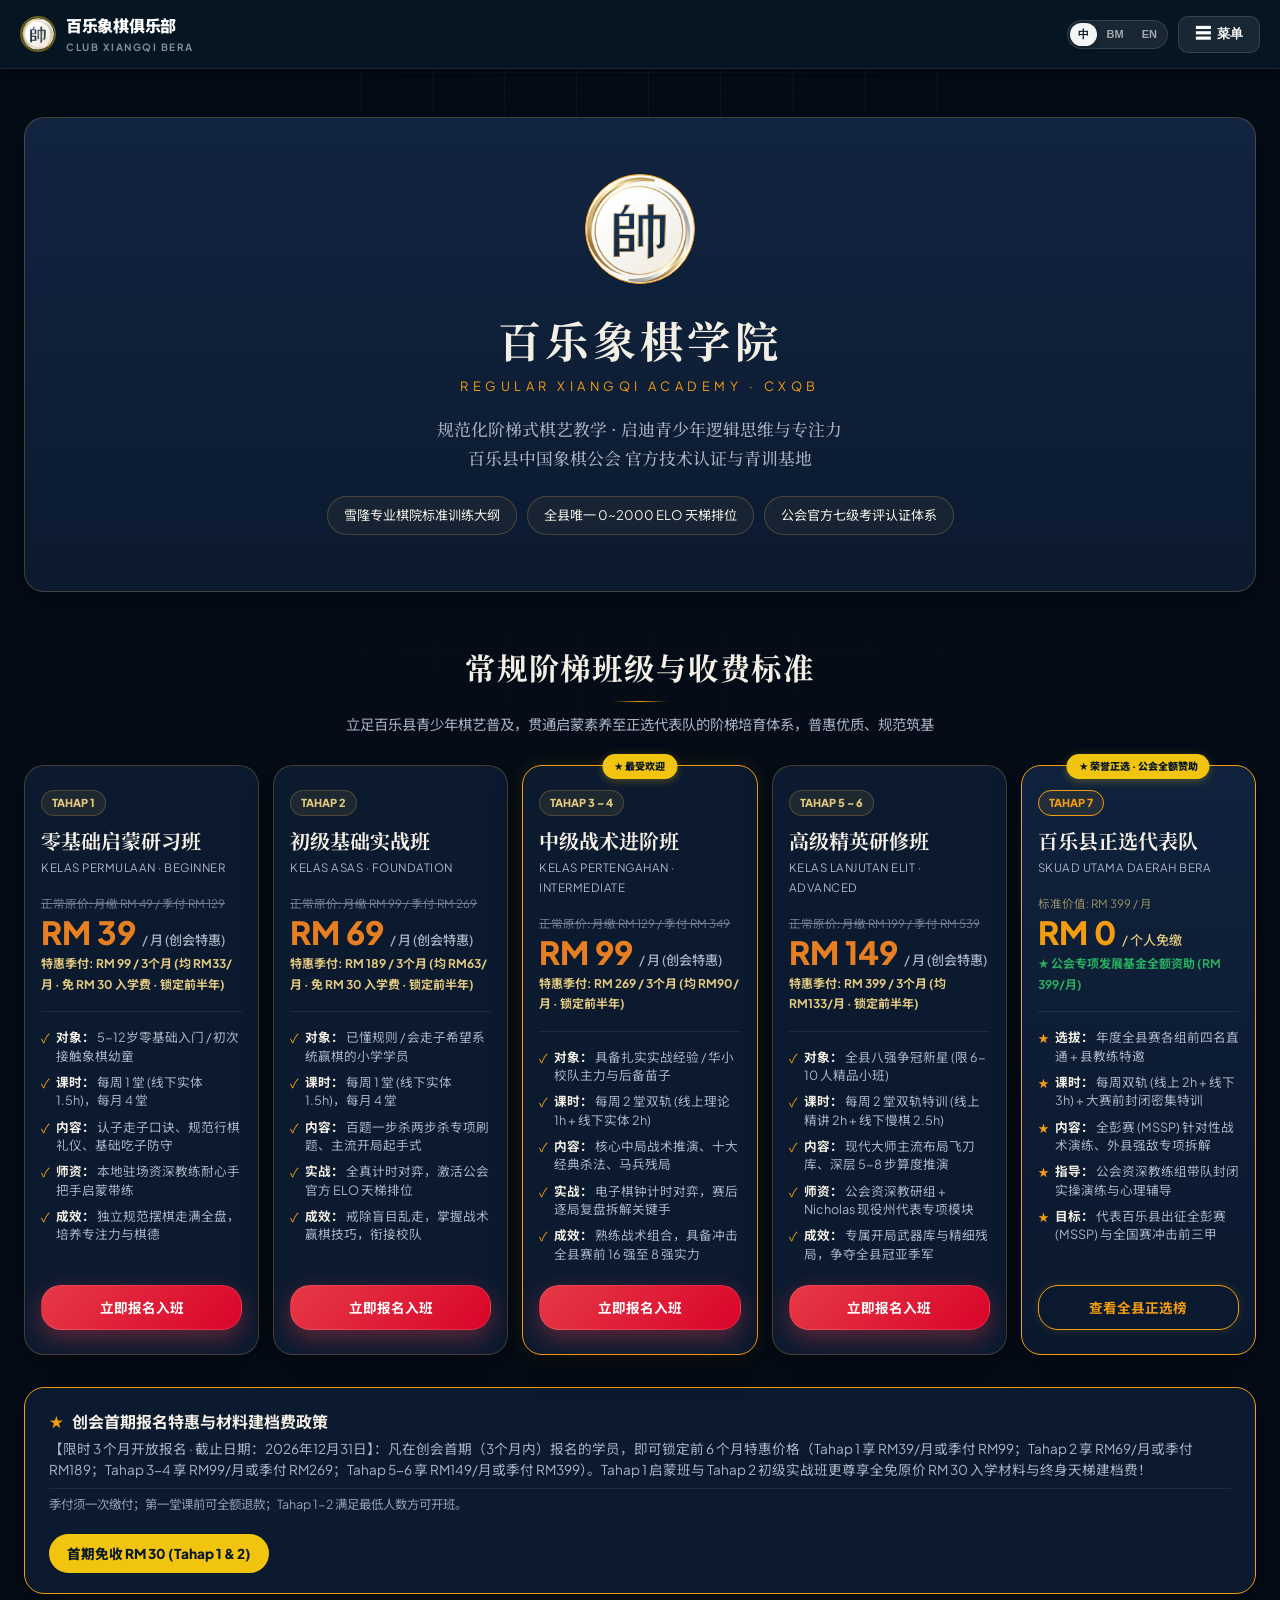
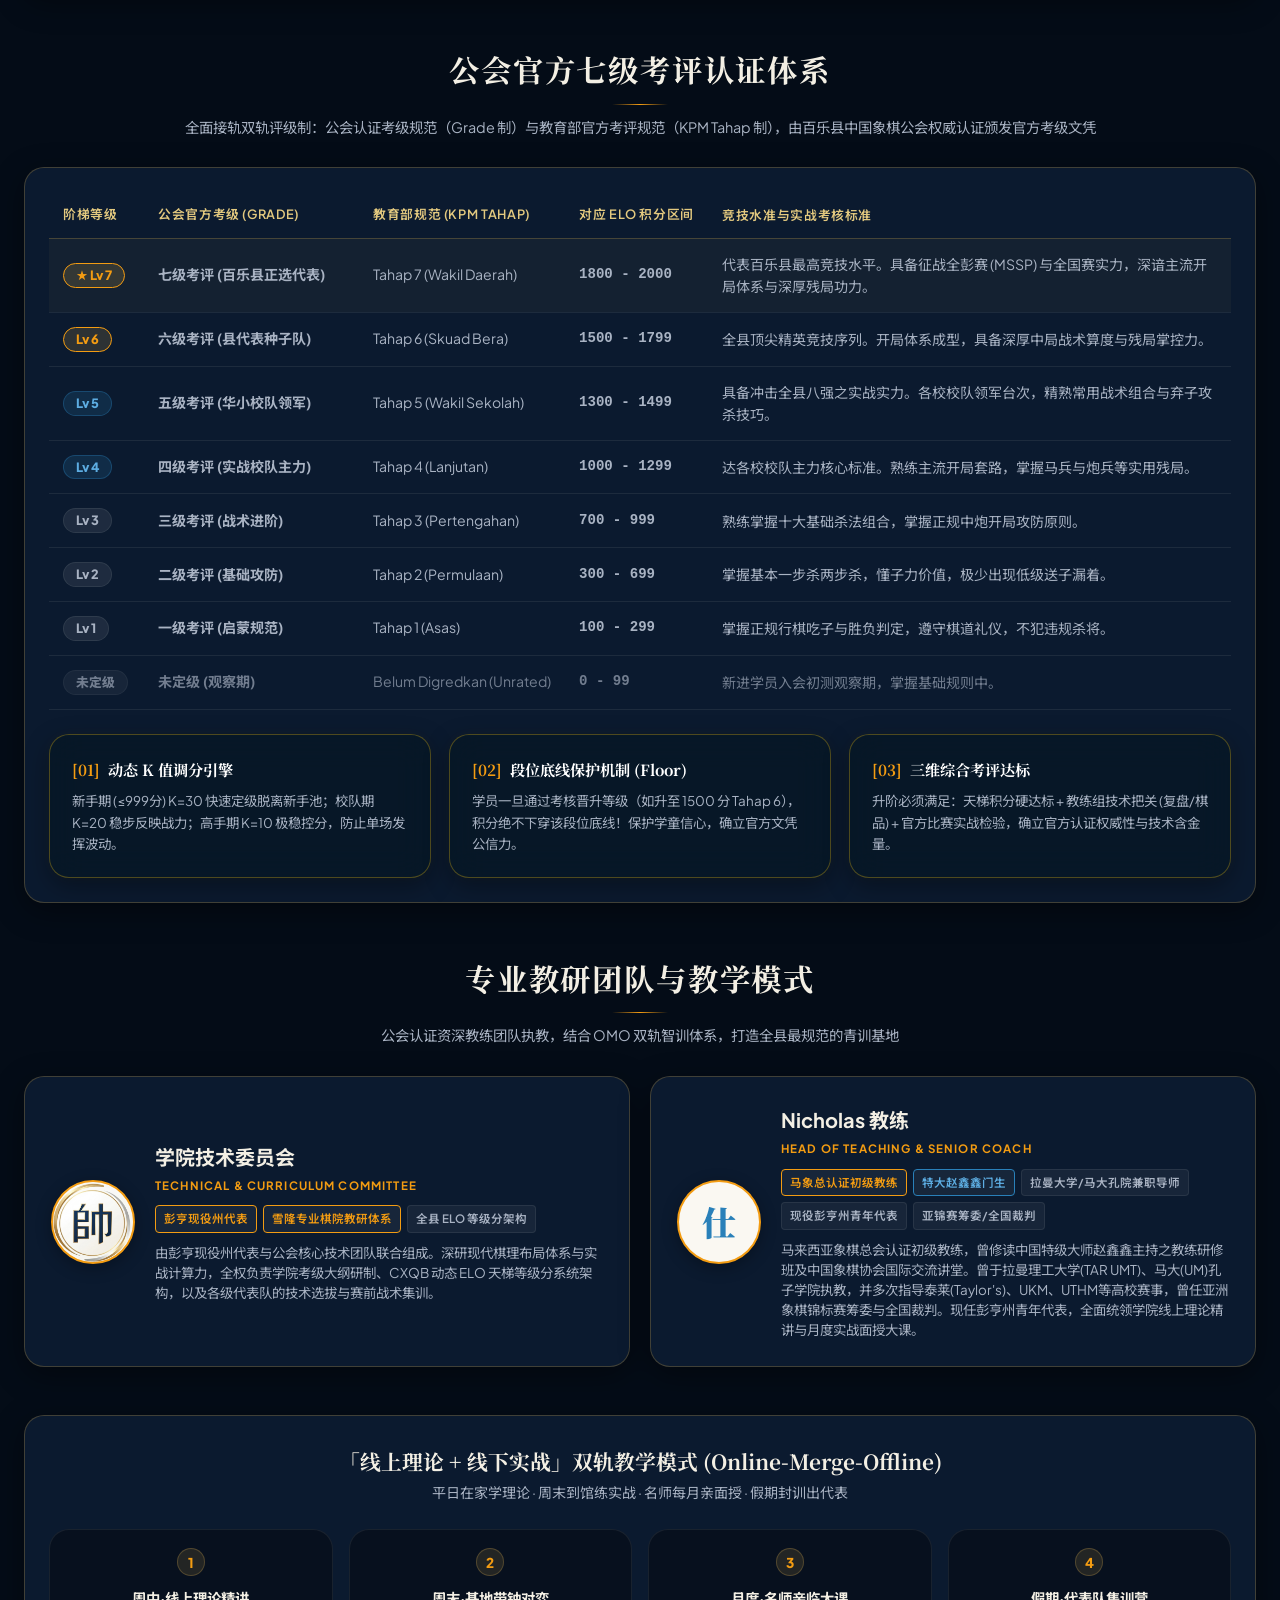
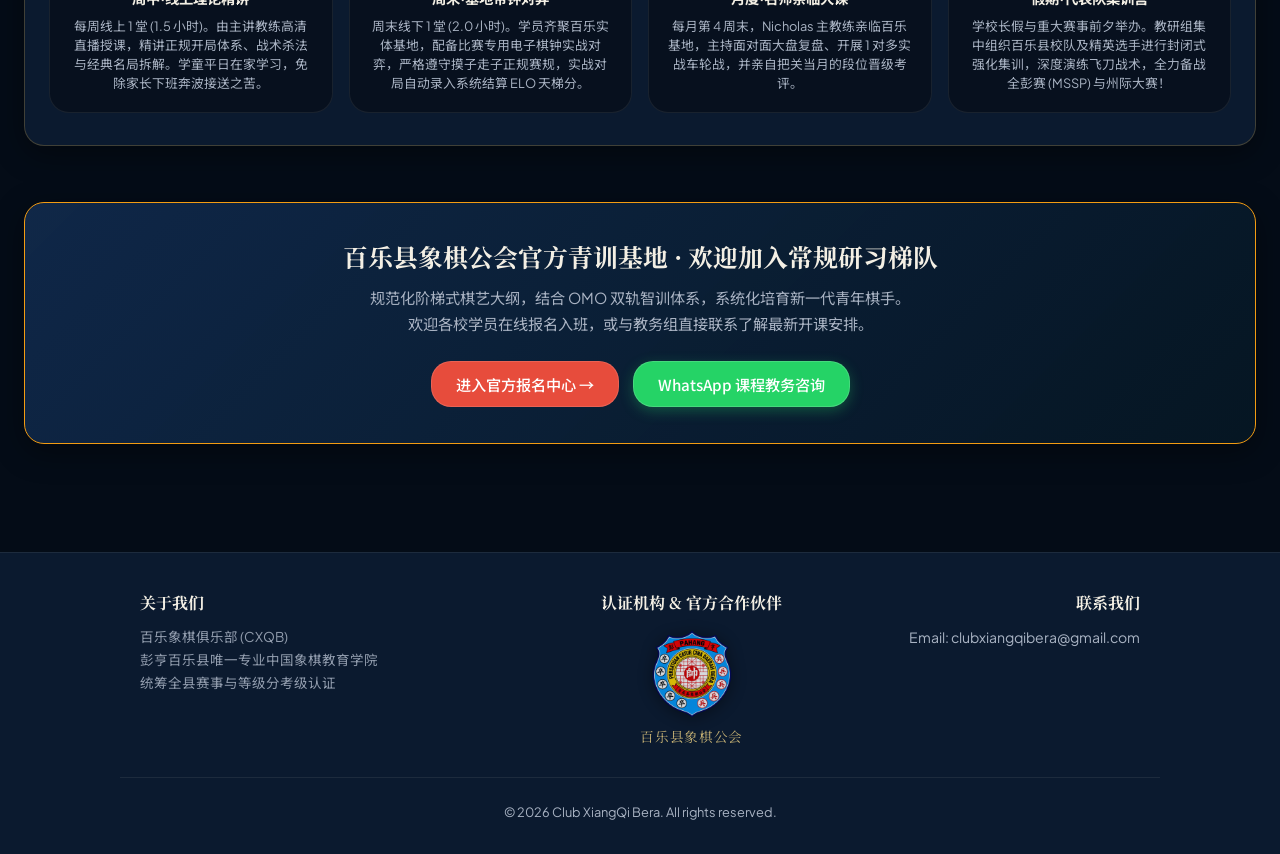
==== commit cca55b98: "feat(academy): update Nicholas coach profile with official federation license, Grandmaster Zhao Xinx" ====
--- a/academy.html
+++ b/academy.html
@@ -855,9 +855,9 @@
             <h4 data-i18n="coach1.name">学院技术委员会</h4>
             <div class="coach-role" data-i18n="coach1.role">TECHNICAL & CURRICULUM COMMITTEE</div>
             <div class="coach-chips">
-              <span class="coach-chip" style="color:var(--gold); border-color:var(--gold);">彭亨现役州代表</span>
-              <span class="coach-chip" style="color:var(--gold); border-color:var(--gold);">雪隆专业棋院教研体系</span>
-              <span class="coach-chip">全县 ELO 等级分架构</span>
+              <span class="coach-chip" style="color:var(--gold); border-color:var(--gold);" data-i18n="coach1.chip1">彭亨现役州代表</span>
+              <span class="coach-chip" style="color:var(--gold); border-color:var(--gold);" data-i18n="coach1.chip2">雪隆专业棋院教研体系</span>
+              <span class="coach-chip" data-i18n="coach1.chip3">全县 ELO 等级分架构</span>
             </div>
             <p class="coach-desc" data-i18n="coach1.desc">
               由彭亨现役州代表与公会核心技术团队联合组成。深研现代棋理布局体系与实战计算力，全权负责学院考级大纲研制、CXQB 动态 ELO 天梯等级分系统架构，以及各级代表队的技术选拔与赛前战术集训。
@@ -872,13 +872,14 @@
             <h4 data-i18n="coach2.name">Nicholas 教练</h4>
             <div class="coach-role" data-i18n="coach2.role">HEAD OF TEACHING & SENIOR COACH</div>
             <div class="coach-chips">
-              <span class="coach-chip" style="color:#5dade2; border-color:#2980B9;">全彭 Top 16</span>
-              <span class="coach-chip">彭亨州代表 8 年+</span>
-              <span class="coach-chip">曾任专业象棋教师</span>
-              <span class="coach-chip">现任专业跆拳道教练</span>
+              <span class="coach-chip" style="color:var(--gold); border-color:var(--gold);" data-i18n="coach2.chip1">马象总认证初级教练</span>
+              <span class="coach-chip" style="color:#5dade2; border-color:#2980B9;" data-i18n="coach2.chip2">特大赵鑫鑫门生</span>
+              <span class="coach-chip" data-i18n="coach2.chip3">拉曼大学/马大孔院兼职导师</span>
+              <span class="coach-chip" data-i18n="coach2.chip4">现役彭亨州青年代表</span>
+              <span class="coach-chip" data-i18n="coach2.chip5">亚锦赛筹委/全国裁判</span>
             </div>
             <p class="coach-desc" data-i18n="coach2.desc">
-              8 年以上彭亨州代表资深棋手。具备极其严格的少儿体育纪律把控力与教学经验，负责主持 Tahap 1 至 7 全阶梯日常教务、周中线上理论课与月度亲临教学基地实战大课。
+              马来西亚象棋总会认证初级教练，曾修读中国特级大师赵鑫鑫主持之教练研修班及中国象棋协会国际交流讲堂。曾于拉曼理工大学(TAR UMT)、马大(UM)孔子学院执教，并多次指导泰莱(Taylor's)、UKM、UTHM等高校赛事，曾任亚洲象棋锦标赛筹委与全国裁判。现任彭亨州青年代表，全面统领学院线上理论精讲与月度实战面授大课。
             </p>
           </div>
         </div>
@@ -1096,9 +1097,11 @@
       "sec.coach_title": "专业教研团队与教学模式",
       "sec.coach_sub": "公会认证资深教练团队执教，结合 OMO 双轨智训体系，打造全县最规范的青训基地",
       "coach1.name": "学院技术委员会", "coach1.role": "TECHNICAL & CURRICULUM COMMITTEE",
+      "coach1.chip1": "彭亨现役州代表", "coach1.chip2": "雪隆专业棋院教研体系", "coach1.chip3": "全县 ELO 等级分架构",
       "coach1.desc": "由彭亨现役州代表与公会核心技术团队联合组成。深研现代棋理布局体系与实战计算力，全权负责学院考级大纲研制、CXQB 动态 ELO 天梯等级分系统架构，以及各级代表队的技术选拔与赛前战术集训。",
       "coach2.name": "Nicholas 教练", "coach2.role": "HEAD OF TEACHING & SENIOR COACH",
-      "coach2.desc": "8 年以上彭亨州代表资深棋手。具备极其严格的少儿体育纪律把控力与教学经验，负责主持 Tahap 1 至 7 全阶梯日常教务、周中线上理论课与月度亲临教学基地实战大课。",
+      "coach2.chip1": "马象总认证初级教练", "coach2.chip2": "特大赵鑫鑫门生", "coach2.chip3": "拉曼大学/马大孔院兼职导师", "coach2.chip4": "现役彭亨州青年代表", "coach2.chip5": "亚锦赛筹委/全国裁判",
+      "coach2.desc": "马来西亚象棋总会认证初级教练，曾修读中国特级大师赵鑫鑫主持之教练研修班及中国象棋协会国际交流讲堂。曾于拉曼理工大学(TAR UMT)、马大(UM)孔子学院执教，并多次指导泰莱(Taylor's)、UKM、UTHM等高校赛事，曾任亚洲象棋锦标赛筹委与全国裁判。现任彭亨州青年代表，全面统领学院线上理论精讲与月度实战面授大课。",
       "omo.title": "「线上理论 + 线下实战」双轨教学模式 (Online-Merge-Offline)",
       "omo.sub": "平日在家学理论 · 周末到馆练实战 · 名师每月亲面授 · 假期封训出代表",
       "omo.s1_t": "周中·线上理论精讲", "omo.s1_d": "每周线上 1 堂 (1.5 小时)。由主讲教练高清直播授课，精讲正规开局体系、战术杀法与经典名局拆解。学童平日在家学习，免除家长下班奔波接送之苦。",
@@ -1158,9 +1161,11 @@
       "sec.coach_title": "Pasukan Kejurulatihan & Sistem Latihan OMO",
       "sec.coach_sub": "Barisan jurulatih bertauliah persatuan dengan model latihan hibrid OMO pintar bagi melahirkan bakat muda terbaik",
       "coach1.name": "Jawatankuasa Teknikal & Kurikulum Akademi", "coach1.role": "TECHNICAL & CURRICULUM COMMITTEE",
+      "coach1.chip1": "Wakil Negeri Pahang", "coach1.chip2": "Silibus Profesional KL/Selangor", "coach1.chip3": "Enjin Penarafan ELO Daerah",
       "coach1.desc": "Dibimbing bersama oleh wakil negeri Pahang dan pasukan teknikal persatuan. Bertanggungjawab merangka silibus penilaian 7 Tahap, enjin penarafan ELO CXQB, serta pemilihan teknikal dan latihan intensif skuad daerah.",
       "coach2.name": "Jurulatih Nicholas", "coach2.role": "HEAD OF TEACHING & SENIOR COACH",
-      "coach2.desc": "Top 16 Pahang & 8+ tahun wakil negeri. Berpengalaman luas dalam disiplin sukan murid dan pengajaran catur profesional. Mengetuai silibus Tahap 1-7, kelas teori online mingguan dan sesi bersemuka bulanan.",
+      "coach2.chip1": "Jurulatih Bertauliah Kebangsaan", "coach2.chip2": "Lulusan GM Zhao Xinxin", "coach2.chip3": "Jurulatih TAR UMT & UM", "coach2.chip4": "Wakil Belia Negeri Pahang", "coach2.chip5": "AJK Kejohanan Asia & Pengadil",
+      "coach2.desc": "Jurulatih Bertauliah Persekutuan Xiangqi Malaysia & lulusan kursus Grandmaster Zhao Xinxin. Berpengalaman luas mengajar di TAR UMT, Institut Konfusius Universiti Malaya (UM), serta penasihat kejohanan di Taylor's, UKM & UTHM. AJK Kejohanan Asia 2019 & pengadil kebangsaan. Wakil Belia Pahang kini mengetuai kelas teori online dan bengkel praktikal bulanan di Bera.",
       "omo.title": "Model Latihan Catur Dwi-Trek (Online-Merge-Offline)",
       "omo.sub": "Belajar teori santai dari rumah · Praktikal bersemuka hujung minggu · Bimbingan master bulanan · Kem intensif cuti sekolah melahirkan wakil daerah!",
       "omo.s1_t": "Hari Biasa: Teori Mingguan Online", "omo.s1_d": "1.5 jam kelas online mingguan. Bimbingan langsung sistem pembukaan moden & taktikal catur tanpa membebankan ibu bapa menghantar anak pada hari bekerja.",
@@ -1220,9 +1225,11 @@
       "sec.coach_title": "Professional Faculty & OMO Training Methodology",
       "sec.coach_sub": "Association-certified senior coaching bench paired with innovative OMO dual-track training for top youth development",
       "coach1.name": "Technical & Curriculum Committee", "coach1.role": "TECHNICAL & CURRICULUM COMMITTEE",
+      "coach1.chip1": "Active Pahang State Reps", "coach1.chip2": "KL/Selangor Professional Pedagogy", "coach1.chip3": "District-wide ELO Engine",
       "coach1.desc": "Composed of active Pahang State Representatives and the association's core technical team. Spearheads the official 7-Tier grading syllabus, the CXQB dynamic ELO rating engine, and squad tactical bootcamps.",
       "coach2.name": "Coach Nicholas", "coach2.role": "HEAD OF TEACHING & SENIOR COACH",
-      "coach2.desc": "Pahang Top 16 & 8+ years State Representative. Expert in youth athletic discipline and step-by-step coaching. Directs daily teaching for Tahap 1-7, weekly online masterclasses, and monthly in-person training.",
+      "coach2.chip1": "National Certified Coach", "coach2.chip2": "Trained by GM Zhao Xinxin", "coach2.chip3": "TAR UMT & UM Instructor", "coach2.chip4": "Active Pahang Youth State Rep", "coach2.chip5": "Asian Champ Comm & Arbiter",
+      "coach2.desc": "Certified Coach by Malaysian Xiangqi Federation and trained under China Grandmaster Zhao Xinxin. Extensive coaching background at TAR UMT, Universiti Malaya Confucius Institute, and tournament advisor for Taylor's, UKM, and UTHM. 2019 Asian Championships committee member and national arbiter. Active Pahang Youth State Representative directing our online theory masterclasses and monthly in-person workshops.",
       "omo.title": "Dual-Track Training Model (Online-Merge-Offline)",
       "omo.sub": "Online theory from home · Weekend clock sparring at the academy · Monthly master clinics · Holiday bootcamps to forge district representatives!",
       "omo.s1_t": "Weekday: Online Theory Masterclass", "omo.s1_d": "1.5 hours online weekly. Interactive live stream covering opening systems, tactical combinations, and master games—zero weekday commute for parents.",
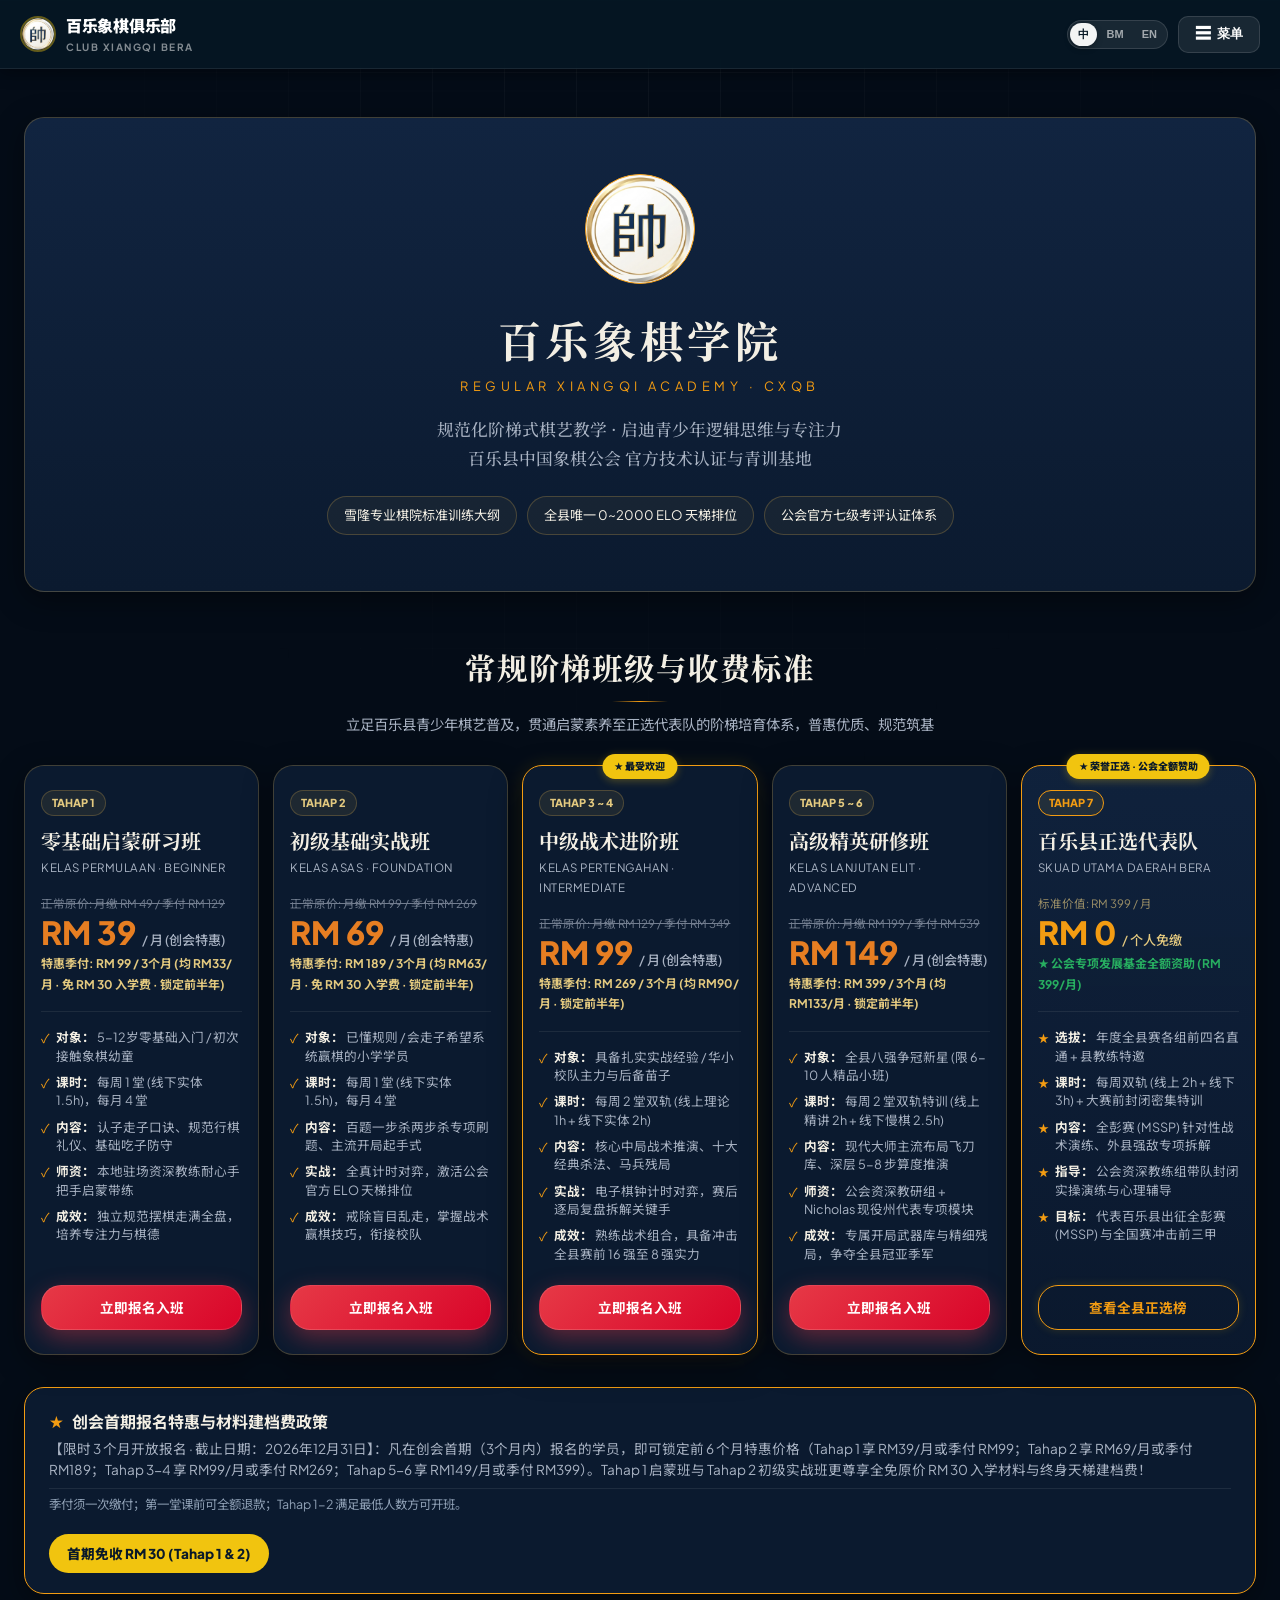
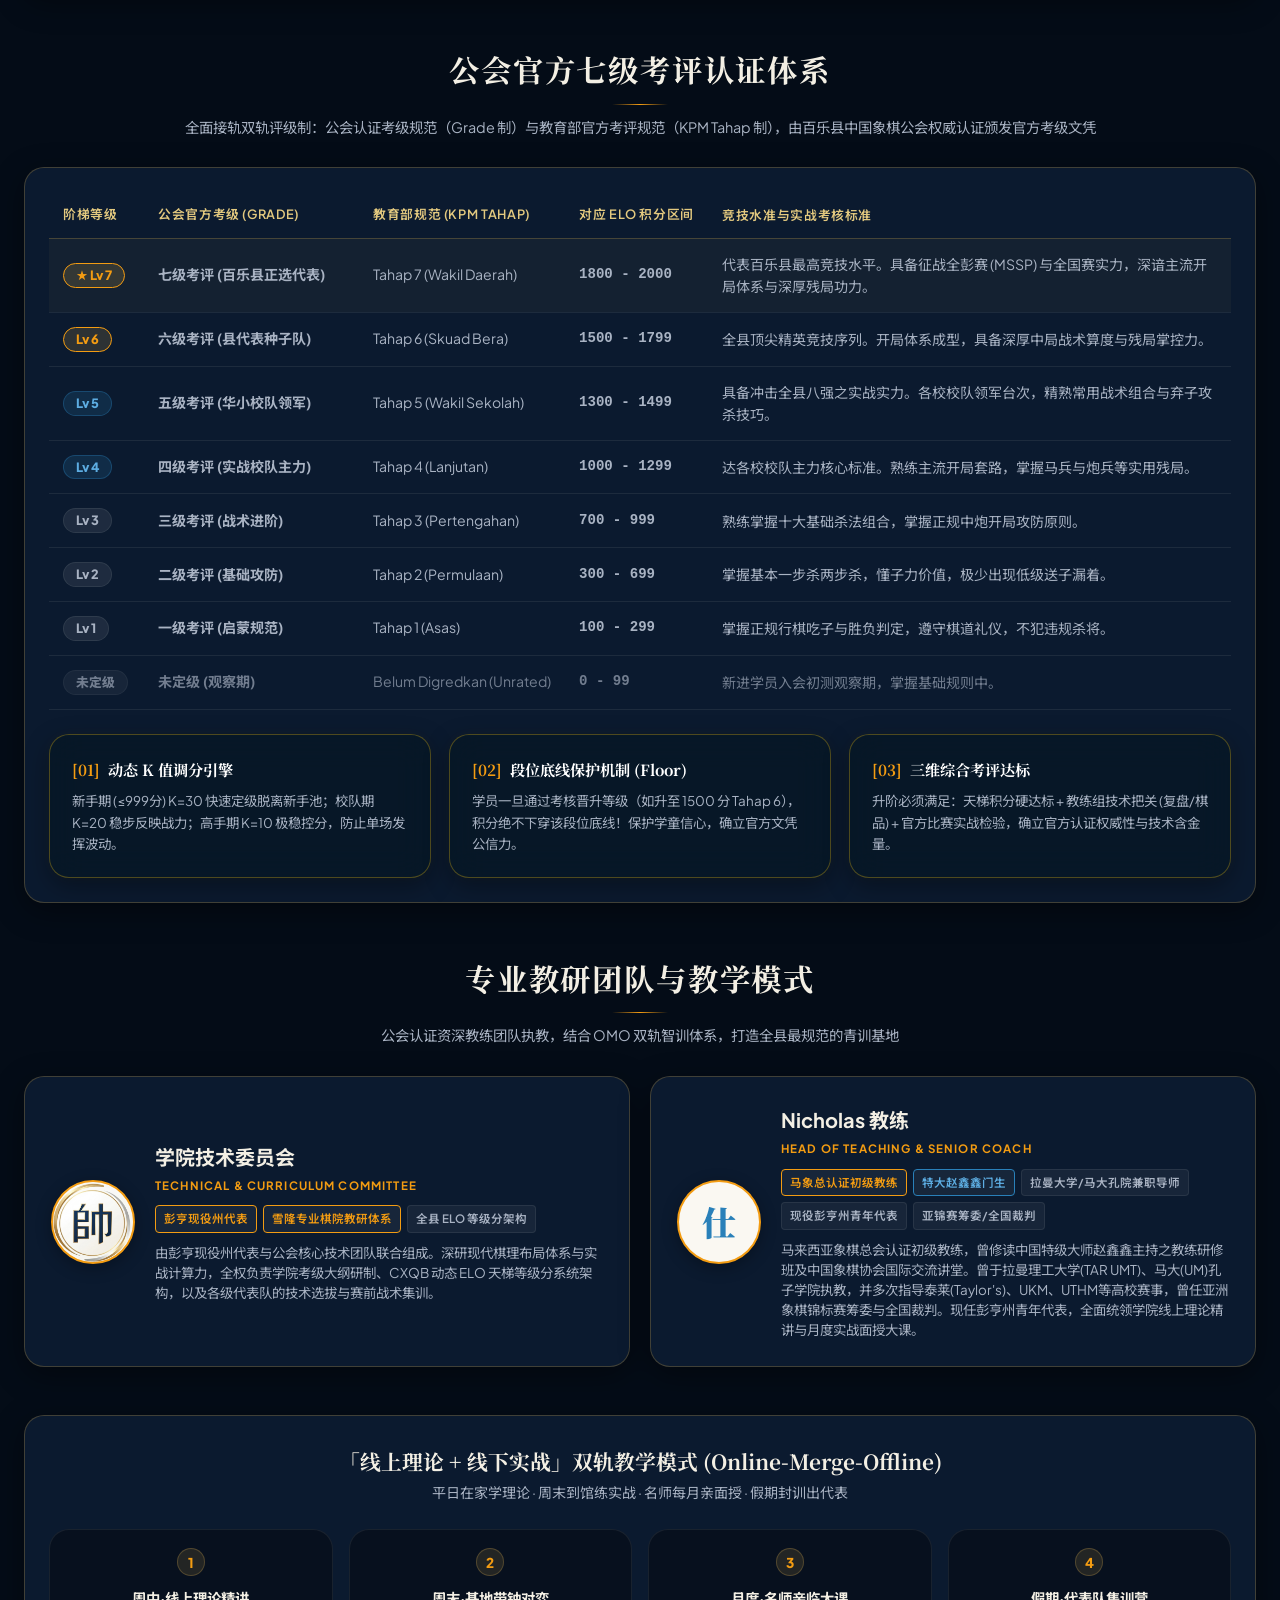
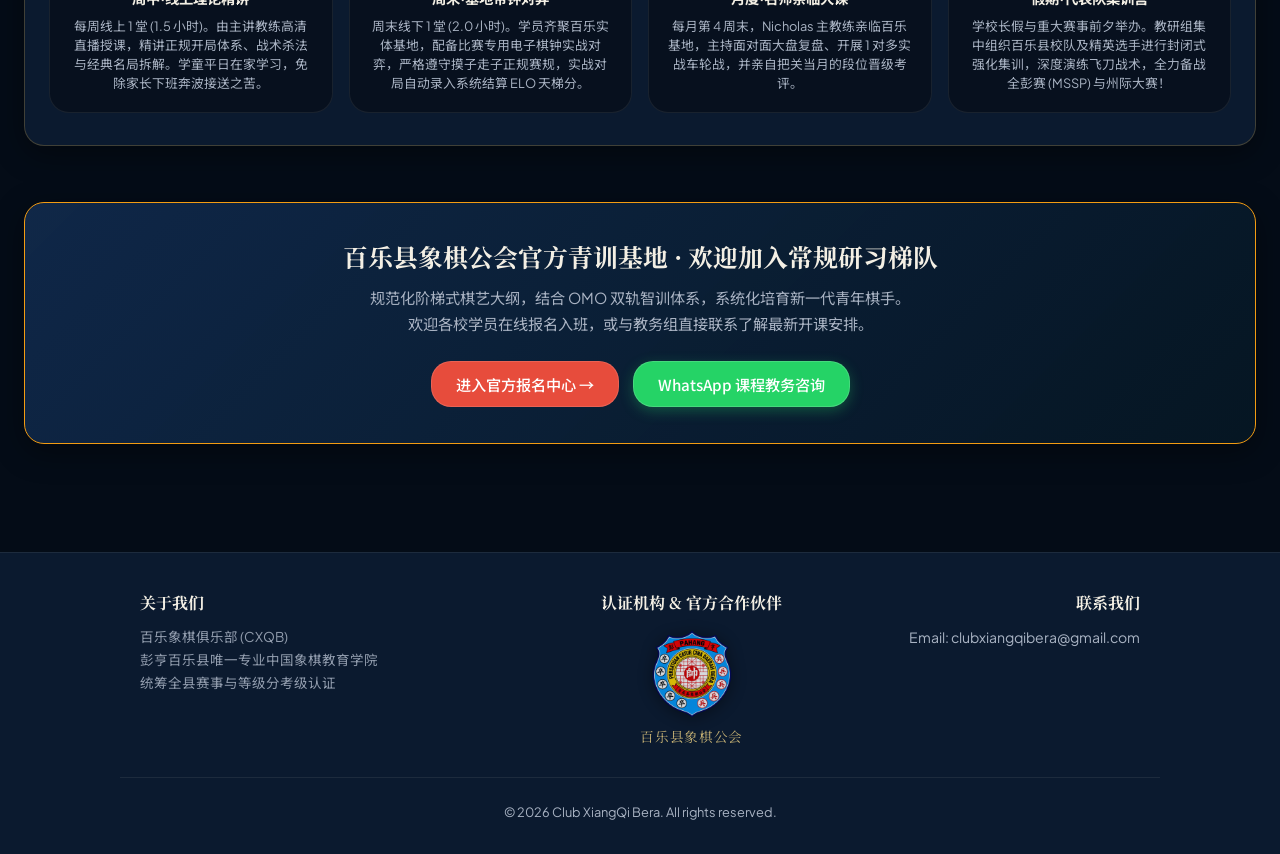
==== commit 636d7bbc: "feat(web): launch official team.html organizational structure and faculty page, sync global navigati" ====
--- a/academy.html
+++ b/academy.html
@@ -982,6 +982,7 @@
       <a href="ladder.html" data-i18n="nav.ladder">天梯榜</a>
       <a href="register.html" style="color:var(--gold-hover); font-weight:700;" data-i18n="nav.register">在线报名中心</a>
       <a href="events.html" data-i18n="events.title">赛事与活动中心</a>
+      <a href="team.html" data-i18n="nav.team">组织架构与师资</a>
     </div>
     
     <div class="apple-mega-col">
@@ -1056,7 +1057,7 @@
   const i18n = {
     cn: {
       "hero.title": "百乐象棋俱乐部",
-      "nav.home": "首页", "nav.academy": "常规棋艺学院 (招生)", "nav.ladder": "天梯榜",
+      "nav.home": "首页", "nav.academy": "常规棋艺学院 (招生)", "nav.ladder": "天梯榜", "nav.team": "组织架构与师资",
       "events.title": "赛事与活动中心",
       "nav.explore": "探索俱乐部", "nav.portals": "专属入口", "nav.student_login": "学员专属登录",
       "nav.school_portal": "校际赛编排与赛事系统", "nav.admin_portal": "教练管理端", "nav.language": "系统语言", "nav.menu": "菜单", "nav.register": "在线报名中心",
@@ -1120,7 +1121,7 @@
     },
     bm: {
       "hero.title": "Kelab XiangQi Bera",
-      "nav.home": "Utama", "nav.academy": "Akademi Catur (Kemasukan)", "nav.ladder": "Kedudukan ELO",
+      "nav.home": "Utama", "nav.academy": "Akademi Catur (Kemasukan)", "nav.ladder": "Kedudukan ELO", "nav.team": "Struktur & Jurulatih",
       "events.title": "Pusat Acara & Aktiviti",
       "nav.explore": "Terokai Kelab", "nav.portals": "Portal Khas", "nav.student_login": "Log Masuk Pelajar",
       "nav.school_portal": "Sistem Pertandingan Antara Sekolah", "nav.admin_portal": "Portal Jurulatih", "nav.language": "Bahasa Sistem", "nav.menu": "Menu", "nav.register": "Portal Pendaftaran",
@@ -1184,7 +1185,7 @@
     },
     en: {
       "hero.title": "Club XiangQi Bera",
-      "nav.home": "Home", "nav.academy": "Xiangqi Academy (Intake)", "nav.ladder": "ELO Standings",
+      "nav.home": "Home", "nav.academy": "Xiangqi Academy (Intake)", "nav.ladder": "ELO Standings", "nav.team": "Structure & Faculty",
       "events.title": "Events & Activities Center",
       "nav.explore": "Explore Club", "nav.portals": "Portals", "nav.student_login": "Student Login",
       "nav.school_portal": "School Pairing & Tournament System", "nav.admin_portal": "Admin Portal", "nav.language": "System Language", "nav.menu": "Menu", "nav.register": "Online Registration",
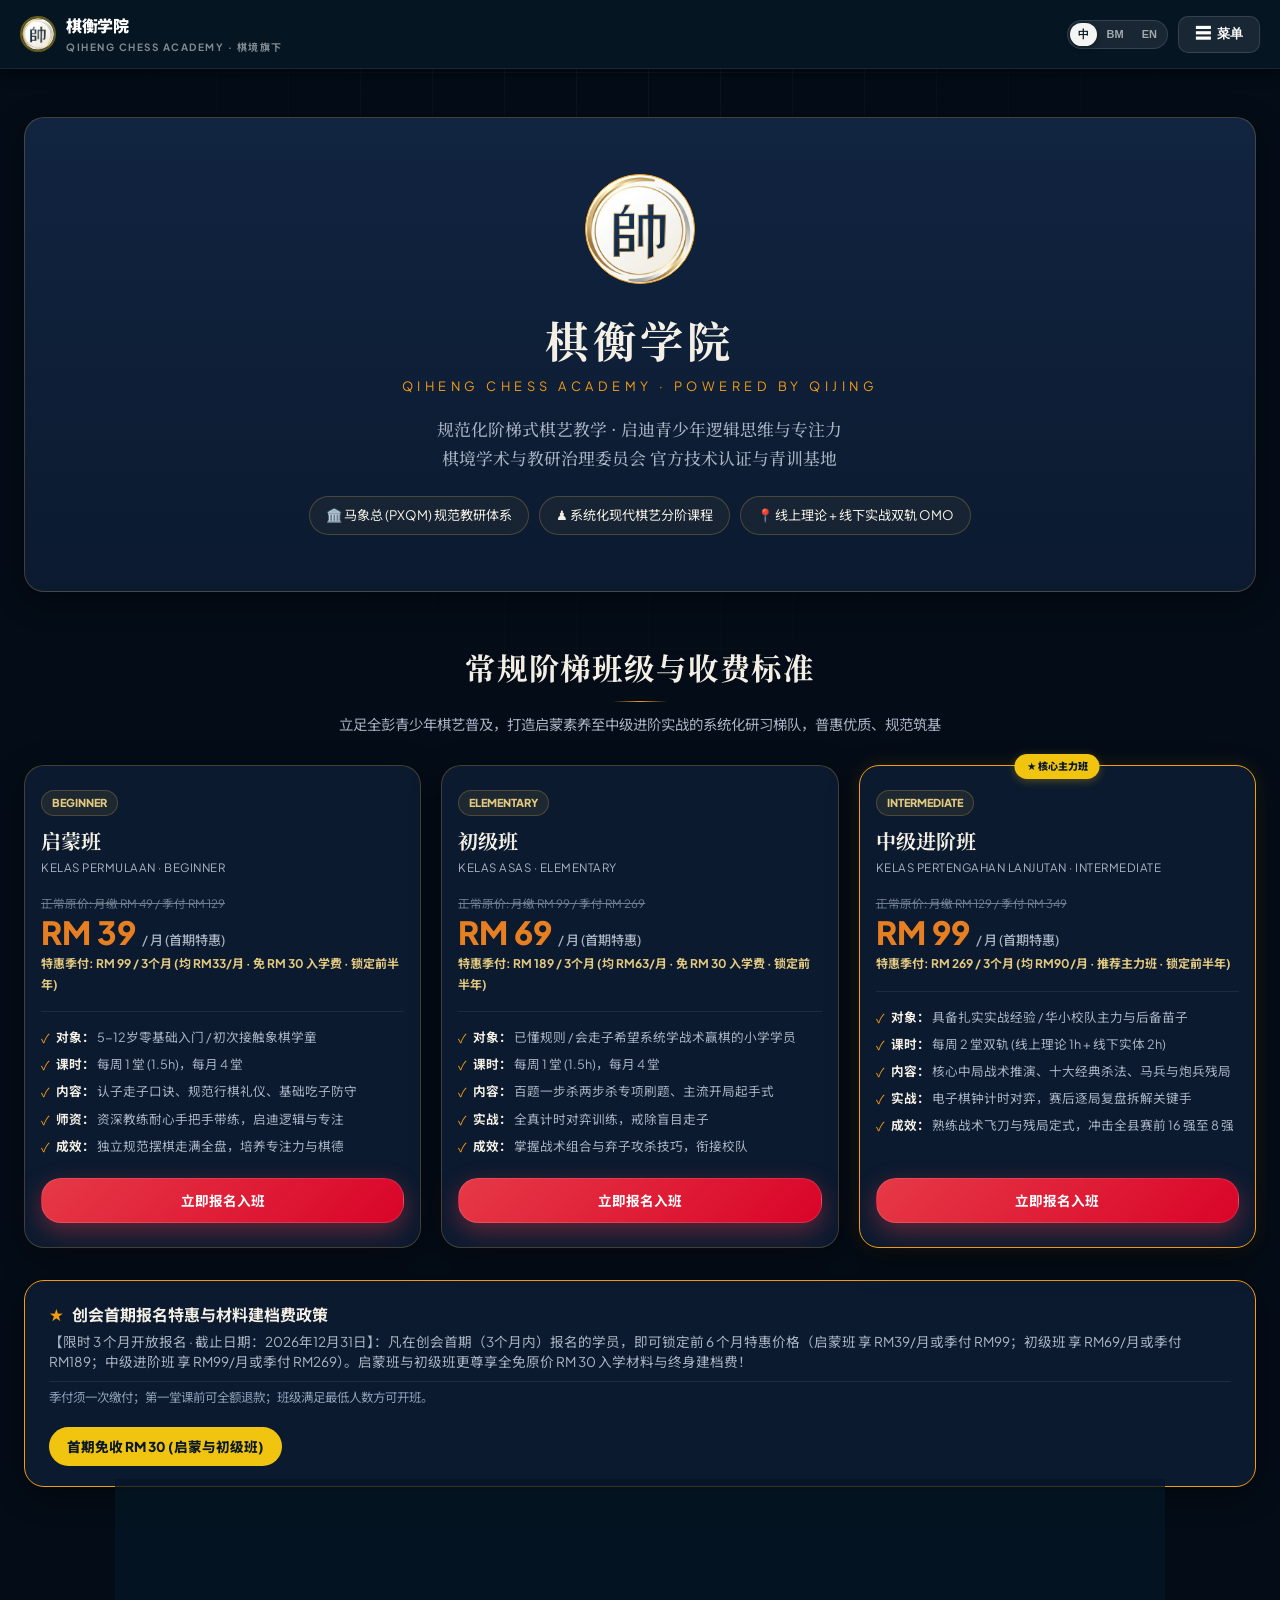
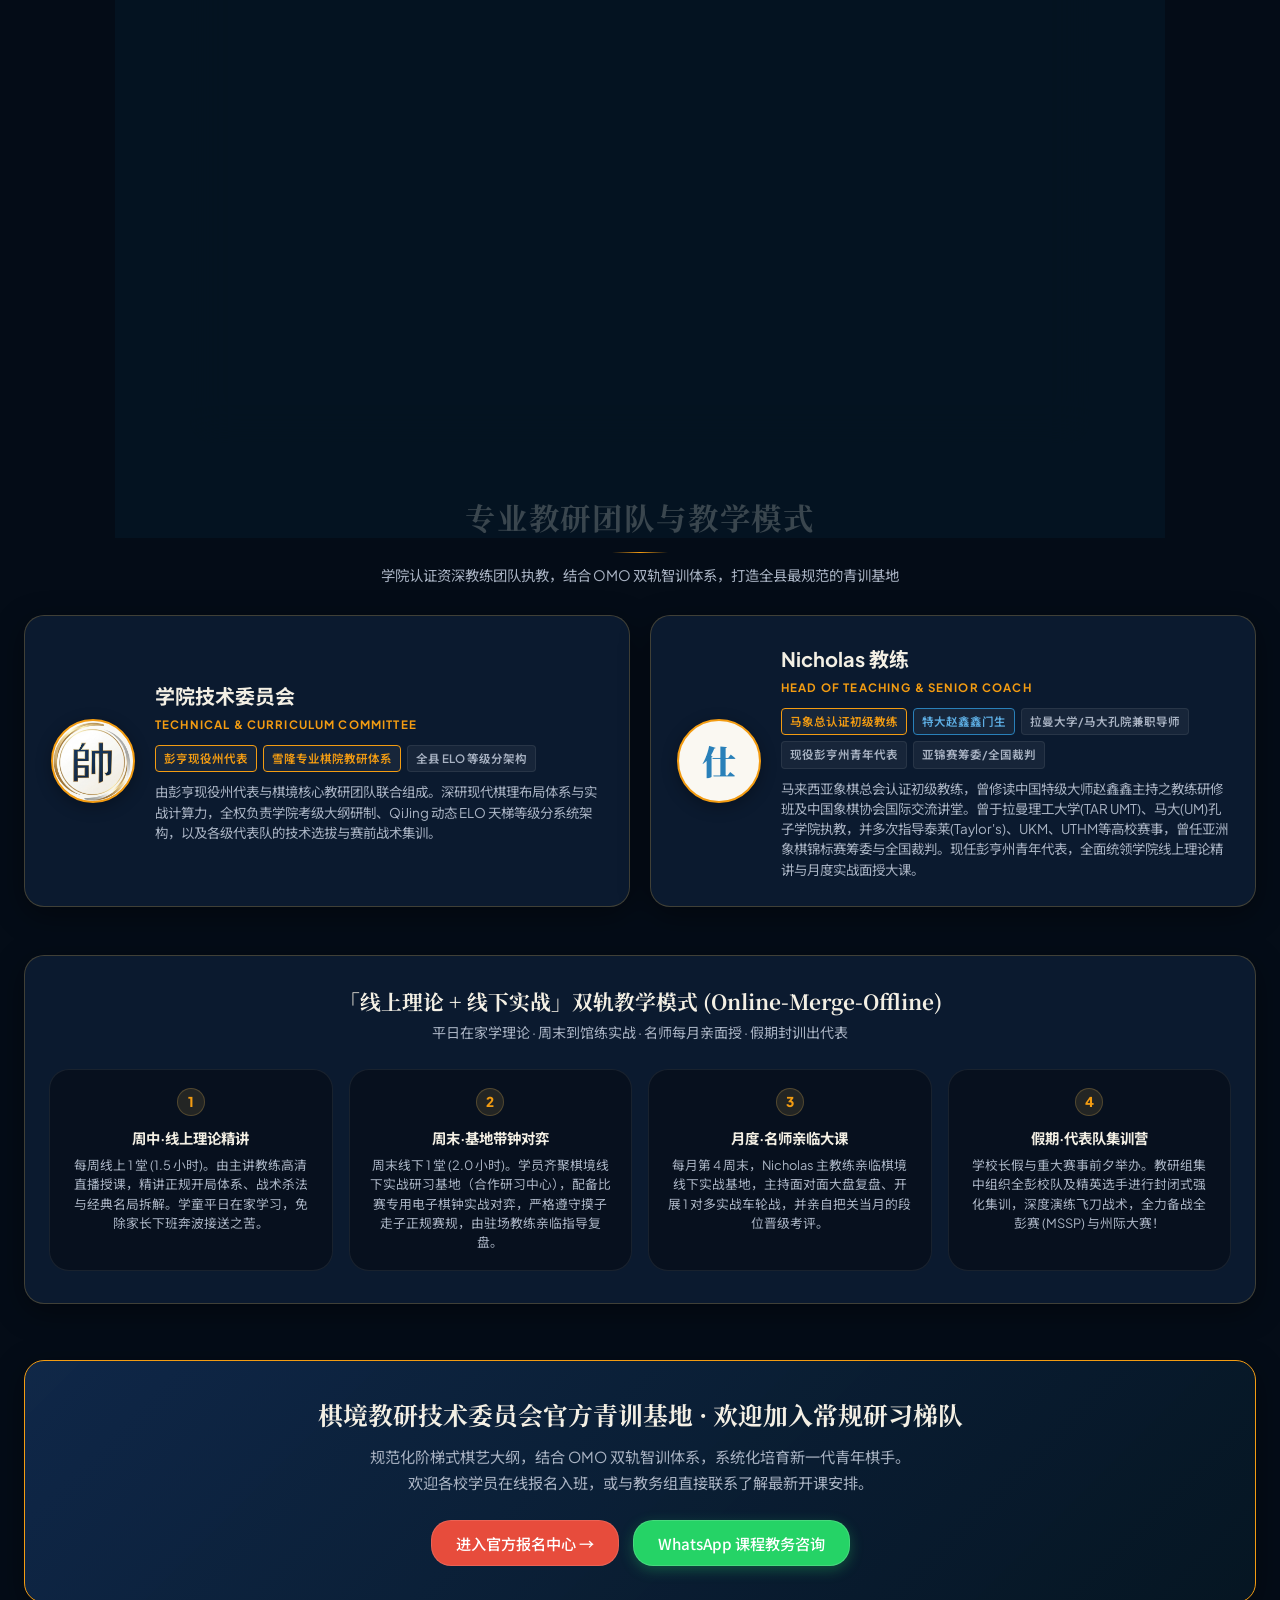
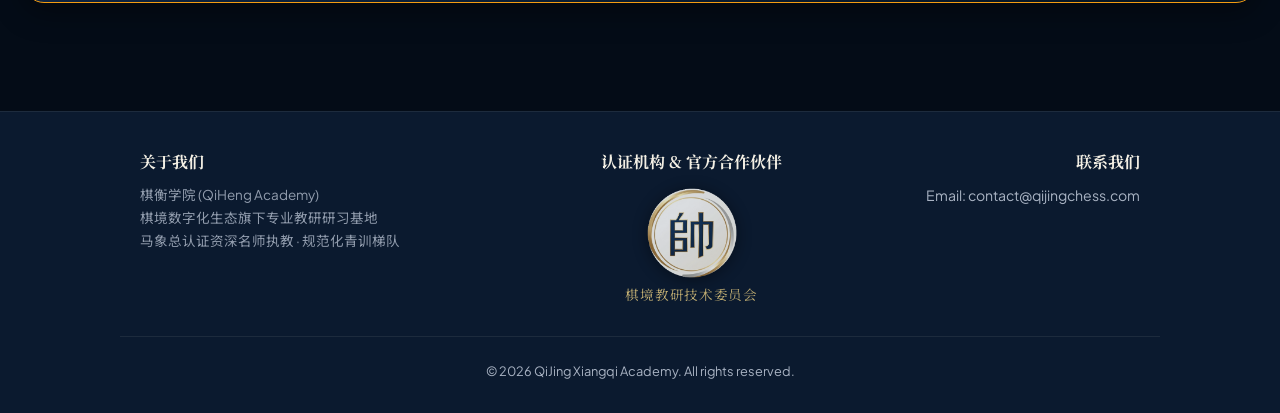
==== commit 3aa4fed9: "feat(nav): overhaul mega menu navigation with refined QiJing branding and pure minimalist Apple typo" ====
--- a/academy.html
+++ b/academy.html
@@ -3,7 +3,7 @@
 <head>
   <meta charset="UTF-8">
   <meta name="viewport" content="width=device-width, initial-scale=1.0, maximum-scale=1.0, user-scalable=no">
-  <title>百乐象棋学院 · 常规棋艺集训班与官方七级考评体系 — CXQB</title>
+  <title>常规棋艺学院 (招生) · 棋境 QiJing</title>
   <link rel="preconnect" href="https://fonts.googleapis.com">
   <link href="https://fonts.googleapis.com/css2?family=Plus+Jakarta+Sans:wght@400;500;600;700;800;900&family=Noto+Sans+SC:wght@400;500;700;900&family=Noto+Serif+SC:wght@400;500;600;700;900&display=swap" rel="stylesheet">
   <link rel="stylesheet" href="cxb-theme.css">
@@ -163,11 +163,11 @@
        1. 班级卡片矩阵 (5 阶梯队卡片，自适应多端排版)
        ======================================================== */
     .pricing-grid {
-      display: grid; grid-template-columns: repeat(auto-fit, minmax(235px, 1fr)); gap: 14px; margin-bottom: 32px;
-    }
-    @media (min-width: 1200px) {
+      display: grid; grid-template-columns: repeat(auto-fit, minmax(280px, 1fr)); gap: 20px; margin-bottom: 32px;
+    }
+    @media (min-width: 960px) {
       .pricing-grid {
-        grid-template-columns: repeat(5, 1fr);
+        grid-template-columns: repeat(3, 1fr);
       }
     }
     .price-card {
@@ -583,10 +583,10 @@
   <!-- 1. 顶栏导航 (100% 与首页一致) -->
   <header class="public-nav-bar" style="position:relative; z-index:9600;">
     <a href="index.html" class="p-nav-brand">
-      <img src="cxb_round_emblem.png" alt="CXB" class="p-nav-logo">
+      <img src="cxb_round_emblem.png" alt="QiJing" class="p-nav-logo">
       <div>
-        <div class="p-nav-title" data-i18n="hero.title">百乐象棋俱乐部</div>
-        <div class="p-nav-sub">CLUB XIANGQI BERA</div>
+        <div class="p-nav-title" data-i18n="hero.title">棋衡学院</div>
+        <div class="p-nav-sub">QIHENG CHESS ACADEMY · 棋境旗下</div>
       </div>
     </a>
 
@@ -607,16 +607,16 @@
 
     <!-- 2. HERO 模块 (与首页一致的卡片风格) -->
     <header class="hero">
-      <img src="cxb_round_emblem.png" alt="CXB Logo" class="hero__logo">
-      <h1 class="hero__title" data-i18n="academy.hero_title">百乐象棋学院</h1>
-      <div class="hero__en">REGULAR XIANGQI ACADEMY · CXQB</div>
+      <img src="cxb_round_emblem.png" alt="QiJing Logo" class="hero__logo">
+      <h1 class="hero__title" data-i18n="academy.hero_title">棋衡学院</h1>
+      <div class="hero__en">QIHENG CHESS ACADEMY · POWERED BY QIJING</div>
       <p class="hero__tagline" data-i18n="academy.hero_sub">
-        规范化阶梯式棋艺教学 · 启迪青少年逻辑思维与专注力<br>百乐县中国象棋公会 官方技术认证与青训基地
+        规范化阶梯式棋艺教学 · 启迪青少年逻辑思维与专注力<br>棋境学术与教研治理委员会 官方技术认证与青训基地
       </p>
-      <div class="hero__badges">
-        <span class="badge" data-i18n="chip.standard">雪隆专业棋院标准训练大纲</span>
-        <span class="badge" data-i18n="chip.ladder">全县唯一 0~2000 ELO 天梯排位</span>
-        <span class="badge" data-i18n="chip.pajsk">公会官方七级考评认证体系</span>
+            <div class="hero__badges">
+        <span class="badge" data-i18n="chip.standard">🏛️ 马象总 (PXQM) 规范教研体系</span>
+        <span class="badge" data-i18n="chip.ladder">♟️ 系统化现代棋艺分阶课程</span>
+        <span class="badge" data-i18n="chip.pajsk">📍 线上理论 + 线下实战基地双轨 OMO</span>
       </div>
     </header>
 
@@ -624,111 +624,70 @@
     <section class="section" id="classes">
       <div class="section__head">
         <h2 class="section__title" data-i18n="sec.classes_title">常规阶梯班级与收费标准</h2>
-        <p class="section__sub" data-i18n="sec.classes_sub">立足百乐县青少年棋艺普及，贯通启蒙素养至正选代表队的阶梯培育体系，普惠优质、规范筑基</p>
+        <p class="section__sub" data-i18n="sec.classes_sub">立足青少年棋艺普及，打造启蒙素养至中级进阶实战的系统化研习梯队，普惠优质、规范筑基</p>
       </div>
 
       <div class="pricing-grid">
 
-        <!-- 班级 1：Tahap 1 零基础启蒙研习班 -->
+        <!-- 班级 1：启蒙班 -->
         <div class="price-card">
-          <div class="card-tier-pill">TAHAP 1</div>
-          <h3 class="card-title" data-i18n="c1.title">零基础启蒙研习班</h3>
+          <div class="card-tier-pill">BEGINNER</div>
+          <h3 class="card-title" data-i18n="c1.title">启蒙班</h3>
           <div class="card-sub-en">Kelas Permulaan · Beginner</div>
           <div class="card-price-wrap">
             <div style="font-size: 11.5px; text-decoration: line-through; opacity: 0.65; color: var(--ink-dim); margin-bottom: 3px;" data-i18n="c1.orig">正常原价: 月缴 RM 49 / 季付 RM 129</div>
-            <div class="card-price-main" style="color: #e67e22;">RM 39 <small>/ 月 (创会特惠)</small></div>
+            <div class="card-price-main" style="color: #e67e22;">RM 39 <small>/ 月 (首期特惠)</small></div>
             <span class="card-quarter-combo" data-i18n="c1.combo">特惠季付: RM 99 / 3个月 (均 RM33/月 · 免 RM 30 入学费 · 锁定前半年)</span>
           </div>
           <ul class="card-features-list">
-            <li><span class="ico">✓</span> <span><b data-i18n="c.target">对象：</b> 5-12岁零基础入门 / 初次接触象棋幼童</span></li>
-            <li><span class="ico">✓</span> <span><b data-i18n="c.time">课时：</b> 每周 1 堂 (线下实体 1.5h)，每月 4 堂</span></li>
+            <li><span class="ico">✓</span> <span><b data-i18n="c.target">对象：</b> 5-12岁零基础入门 / 初次接触象棋学童</span></li>
+            <li><span class="ico">✓</span> <span><b data-i18n="c.time">课时：</b> 每周 1 堂 (1.5h)，每月 4 堂</span></li>
             <li><span class="ico">✓</span> <span><b data-i18n="c.content">内容：</b> 认子走子口诀、规范行棋礼仪、基础吃子防守</span></li>
-            <li><span class="ico">✓</span> <span><b data-i18n="c.coach">师资：</b> 本地驻场资深教练耐心手把手启蒙带练</span></li>
+            <li><span class="ico">✓</span> <span><b data-i18n="c.coach">师资：</b> 资深教练耐心手把手带练，启迪逻辑与专注</span></li>
             <li><span class="ico">✓</span> <span><b data-i18n="c.outcome">成效：</b> 独立规范摆棋走满全盘，培养专注力与棋德</span></li>
           </ul>
-          <a href="register.html?type=academy&tier=tahap1" class="btn-card btn-card--red" data-i18n="btn.enroll">立即报名入班</a>
+          <a href="register.html?type=academy&tier=qimeng" class="btn-card btn-card--red" data-i18n="btn.enroll">立即报名入班</a>
         </div>
 
-        <!-- 班级 2：Tahap 2 初级基础实战班 -->
+        <!-- 班级 2：初级班 -->
         <div class="price-card">
-          <div class="card-tier-pill">TAHAP 2</div>
-          <h3 class="card-title" data-i18n="c2.title">初级基础实战班</h3>
-          <div class="card-sub-en">Kelas Asas · Foundation</div>
+          <div class="card-tier-pill">ELEMENTARY</div>
+          <h3 class="card-title" data-i18n="c2.title">初级班</h3>
+          <div class="card-sub-en">Kelas Asas · Elementary</div>
           <div class="card-price-wrap">
             <div style="font-size: 11.5px; text-decoration: line-through; opacity: 0.65; color: var(--ink-dim); margin-bottom: 3px;" data-i18n="c2.orig">正常原价: 月缴 RM 99 / 季付 RM 269</div>
-            <div class="card-price-main" style="color: #e67e22;">RM 69 <small>/ 月 (创会特惠)</small></div>
+            <div class="card-price-main" style="color: #e67e22;">RM 69 <small>/ 月 (首期特惠)</small></div>
             <span class="card-quarter-combo" data-i18n="c2.combo">特惠季付: RM 189 / 3个月 (均 RM63/月 · 免 RM 30 入学费 · 锁定前半年)</span>
           </div>
           <ul class="card-features-list">
-            <li><span class="ico">✓</span> <span><b data-i18n="c.target">对象：</b> 已懂规则 / 会走子希望系统赢棋的小学学员</span></li>
-            <li><span class="ico">✓</span> <span><b data-i18n="c.time">课时：</b> 每周 1 堂 (线下实体 1.5h)，每月 4 堂</span></li>
+            <li><span class="ico">✓</span> <span><b data-i18n="c.target">对象：</b> 已懂规则 / 会走子希望系统学战术赢棋的小学学员</span></li>
+            <li><span class="ico">✓</span> <span><b data-i18n="c.time">课时：</b> 每周 1 堂 (1.5h)，每月 4 堂</span></li>
             <li><span class="ico">✓</span> <span><b data-i18n="c.content">内容：</b> 百题一步杀两步杀专项刷题、主流开局起手式</span></li>
-            <li><span class="ico">✓</span> <span><b data-i18n="c.arena">实战：</b> 全真计时对弈，激活公会官方 ELO 天梯排位</span></li>
-            <li><span class="ico">✓</span> <span><b data-i18n="c.outcome">成效：</b> 戒除盲目乱走，掌握战术赢棋技巧，衔接校队</span></li>
+            <li><span class="ico">✓</span> <span><b data-i18n="c.arena">实战：</b> 全真计时对弈训练，戒除盲目走子</span></li>
+            <li><span class="ico">✓</span> <span><b data-i18n="c.outcome">成效：</b> 掌握战术组合与弃子攻杀技巧，衔接校队</span></li>
           </ul>
-          <a href="register.html?type=academy&tier=tahap2" class="btn-card btn-card--red" data-i18n="btn.enroll">立即报名入班</a>
+          <a href="register.html?type=academy&tier=chuji" class="btn-card btn-card--red" data-i18n="btn.enroll">立即报名入班</a>
         </div>
 
-        <!-- 班级 3：Tahap 3 ~ 4 中级战术进阶班 -->
+        <!-- 班级 3：中级进阶班 -->
         <div class="price-card popular">
-          <div class="popular-tag" data-i18n="c3.popular_tag">★ 最受欢迎</div>
-          <div class="card-tier-pill">TAHAP 3 ~ 4</div>
-          <h3 class="card-title" data-i18n="c3.title">中级战术进阶班</h3>
-          <div class="card-sub-en">Kelas Pertengahan · Intermediate</div>
+          <div class="popular-tag" data-i18n="c3.popular_tag">★ 核心主力班</div>
+          <div class="card-tier-pill">INTERMEDIATE</div>
+          <h3 class="card-title" data-i18n="c3.title">中级进阶班</h3>
+          <div class="card-sub-en">Kelas Pertengahan Lanjutan · Intermediate</div>
           <div class="card-price-wrap">
             <div style="font-size: 11.5px; text-decoration: line-through; opacity: 0.65; color: var(--ink-dim); margin-bottom: 3px;" data-i18n="c3.orig">正常原价: 月缴 RM 129 / 季付 RM 349</div>
-            <div class="card-price-main" style="color: #e67e22;">RM 99 <small>/ 月 (创会特惠)</small></div>
-            <span class="card-quarter-combo" data-i18n="c3.combo">特惠季付: RM 269 / 3个月 (均 RM90/月 · 锁定前半年)</span>
+            <div class="card-price-main" style="color: #e67e22;">RM 99 <small>/ 月 (首期特惠)</small></div>
+            <span class="card-quarter-combo" data-i18n="c3.combo">特惠季付: RM 269 / 3个月 (均 RM90/月 · 推荐主力班 · 锁定前半年)</span>
           </div>
           <ul class="card-features-list">
             <li><span class="ico">✓</span> <span><b data-i18n="c.target">对象：</b> 具备扎实实战经验 / 华小校队主力与后备苗子</span></li>
             <li><span class="ico">✓</span> <span><b data-i18n="c.time">课时：</b> 每周 2 堂双轨 (线上理论 1h + 线下实体 2h)</span></li>
-            <li><span class="ico">✓</span> <span><b data-i18n="c.content">内容：</b> 核心中局战术推演、十大经典杀法、马兵残局</span></li>
+            <li><span class="ico">✓</span> <span><b data-i18n="c.content">内容：</b> 核心中局战术推演、十大经典杀法、马兵与炮兵残局</span></li>
             <li><span class="ico">✓</span> <span><b data-i18n="c.arena">训练：</b> 电子棋钟计时对弈，赛后逐局复盘拆解关键手</span></li>
-            <li><span class="ico">✓</span> <span><b data-i18n="c.outcome">目标：</b> 熟练战术组合，具备冲击全县赛前 16 强至 8 强实力</span></li>
+            <li><span class="ico">✓</span> <span><b data-i18n="c.outcome">成效：</b> 熟练战术飞刀与残局定式，冲击全县赛前 16 强至 8 强</span></li>
           </ul>
-          <a href="register.html?type=academy" class="btn-card btn-card--red" data-i18n="btn.enroll">立即报名入班</a>
-        </div>
-
-        <!-- 班级 4：Tahap 5 ~ 6 高级精英研修班 -->
-        <div class="price-card">
-          <div class="card-tier-pill">TAHAP 5 ~ 6</div>
-          <h3 class="card-title" data-i18n="c4.title">高级精英研修班</h3>
-          <div class="card-sub-en">Kelas Lanjutan Elit · Advanced</div>
-          <div class="card-price-wrap">
-            <div style="font-size: 11.5px; text-decoration: line-through; opacity: 0.65; color: var(--ink-dim); margin-bottom: 3px;" data-i18n="c4.orig">正常原价: 月缴 RM 199 / 季付 RM 539</div>
-            <div class="card-price-main" style="color: #e67e22;">RM 149 <small>/ 月 (创会特惠)</small></div>
-            <span class="card-quarter-combo" data-i18n="c4.combo">特惠季付: RM 399 / 3个月 (均 RM133/月 · 锁定前半年)</span>
-          </div>
-          <ul class="card-features-list">
-            <li><span class="ico">✓</span> <span><b data-i18n="c.target">对象：</b> 全县八强争冠新星 (限 6-10 人精品小班)</span></li>
-            <li><span class="ico">✓</span> <span><b data-i18n="c.time">课时：</b> 每周 2 堂双轨特训 (线上精讲 2h + 线下慢棋 2.5h)</span></li>
-            <li><span class="ico">✓</span> <span><b data-i18n="c.content">内容：</b> 现代大师主流布局飞刀库、深层 5-8 步算度推演</span></li>
-            <li><span class="ico">✓</span> <span><b data-i18n="c.coach">师资：</b> 公会资深教研组 + Nicholas 现役州代表专项模块</span></li>
-            <li><span class="ico">✓</span> <span><b data-i18n="c.outcome">目标：</b> 专属开局武器库与精细残局，争夺全县冠亚季军</span></li>
-          </ul>
-          <a href="register.html?type=academy" class="btn-card btn-card--red" data-i18n="btn.enroll">立即报名入班</a>
-        </div>
-
-        <!-- 荣誉班级：Tahap 7 百乐县正选代表队 -->
-        <div class="price-card featured">
-          <div class="featured-tag" data-i18n="c5.featured_tag">★ 荣誉正选 · 公会全额赞助</div>
-          <div class="card-tier-pill" style="color:var(--gold); border-color:var(--gold);">TAHAP 7</div>
-          <h3 class="card-title" data-i18n="c5.title">百乐县正选代表队</h3>
-          <div class="card-sub-en">Skuad Utama Daerah Bera</div>
-          <div class="card-price-wrap">
-            <div style="font-size: 11.5px; opacity: 0.65; color: var(--gold-soft); margin-bottom: 3px;" data-i18n="c5.orig">标准价值: RM 399 / 月</div>
-            <div class="card-price-main" style="color:var(--gold);">RM 0 <small style="color:var(--gold-soft);">/ 个人免缴</small></div>
-            <span class="card-quarter-combo" style="color:var(--green);" data-i18n="c5.combo">★ 公会专项发展基金全额资助 (RM 399/月)</span>
-          </div>
-          <ul class="card-features-list">
-            <li><span class="ico">★</span> <span><b data-i18n="c5.target">选拔：</b> 年度全县赛各组前四名直通 + 县教练特邀</span></li>
-            <li><span class="ico">★</span> <span><b data-i18n="c5.time">课时：</b> 每周双轨 (线上 2h + 线下 3h) + 大赛前封闭密集特训</span></li>
-            <li><span class="ico">★</span> <span><b data-i18n="c5.content">内容：</b> 全彭赛 (MSSP) 针对性战术演练、外县强敌专项拆解</span></li>
-            <li><span class="ico">★</span> <span><b data-i18n="c5.coach">指导：</b> 公会资深教练组带队封闭实操演练与心理辅导</span></li>
-            <li><span class="ico">★</span> <span><b data-i18n="c5.outcome">目标：</b> 代表百乐县出征全彭赛 (MSSP) 与全国赛冲击前三甲</span></li>
-          </ul>
-          <a href="ladder.html" class="btn-card btn-card--gold-outline" data-i18n="c5.btn">查看全县正选榜</a>
+          <a href="register.html?type=academy&tier=zhongji" class="btn-card btn-card--red" data-i18n="btn.enroll">立即报名入班</a>
         </div>
 
       </div>
@@ -737,105 +696,36 @@
       <div class="announce-kit">
         <div class="announce-kit-text">
           <h4><span style="color:var(--gold);">★</span> <span data-i18n="kit.title">创会首期报名特惠与材料建档费政策</span></h4>
-          <p data-i18n="kit.desc">【限时 3 个月开放报名 · 截止日期：2026年12月31日】：凡在创会首期（3个月内）报名的学员，即可锁定前 6 个月特惠价格（Tahap 1 享 RM39/月或季付 RM99；Tahap 2 享 RM69/月或季付 RM189；Tahap 3-4 享 RM99/月或季付 RM269；Tahap 5-6 享 RM149/月或季付 RM399）。Tahap 1 启蒙班与 Tahap 2 初级实战班更尊享全免原价 RM 30 入学材料与终身天梯建档费！</p>
-          <div class="announce-kit-policy-note" data-i18n="kit.policy_note">季付须一次缴付；第一堂课前可全额退款；Tahap 1-2 满足最低人数方可开班。</div>
+          <p data-i18n="kit.desc">【限时 3 个月开放报名 · 截止日期：2026年12月31日】：凡在创会首期（3个月内）报名的学员，即可锁定前 6 个月特惠价格（启蒙班 享 RM39/月或季付 RM99；初级班 享 RM69/月或季付 RM189；中级进阶班 享 RM99/月或季付 RM269）。启蒙班与初级班更尊享全免原价 RM 30 入学材料与终身建档费！</p>
+          <div class="announce-kit-policy-note" data-i18n="kit.policy_note">季付须一次缴付；第一堂课前可全额退款；班级满足最低人数方可开班。</div>
         </div>
-        <div class="announce-kit-badge" data-i18n="kit.badge">首期免收 RM 30 (Tahap 1 & 2)</div>
+        <div class="announce-kit-badge" data-i18n="kit.badge">首期免收 RM 30 (启蒙与初级班)</div>
       </div>
     </section>
 
     <!-- 4. 官方七级考评体系 (TAHAP 1~7) -->
-    <section class="section" id="grading">
-      <div class="section__head">
-        <h2 class="section__title" data-i18n="sec.grading_title">公会官方七级考评认证体系</h2>
-        <p class="section__sub" data-i18n="sec.grading_sub">全面接轨双轨评级制：公会认证考级规范（Grade 制）与教育部官方考评规范（KPM Tahap 制），由百乐县中国象棋公会权威认证颁发官方考级文凭</p>
-      </div>
-
-      <div class="table-container">
-        <table class="cxb-table">
-          <thead>
-            <tr>
-              <th data-i18n="th.tier">阶梯等级</th>
-              <th data-i18n="th.cn">公会官方考级 (Grade)</th>
-              <th data-i18n="th.bm">教育部规范 (KPM Tahap)</th>
-              <th data-i18n="th.elo">对应 ELO 积分区间</th>
-              <th data-i18n="th.desc">竞技水准与实战考核标准</th>
-            </tr>
-          </thead>
-          <tbody>
-            <tr class="highlight-tr">
-              <td><span class="t-badge t-badge--top" data-i18n="t.l7_badge">★ Lv 7</span></td>
-              <td><strong data-i18n="t.l7_name">七级考评 (百乐县正选代表)</strong></td>
-              <td data-i18n="t.l7_kpm">Tahap 7 (Wakil Daerah)</td>
-              <td class="elo-code">1800 - 2000</td>
-              <td data-i18n="t.l7_desc">代表百乐县最高竞技水平。具备征战全彭赛 (MSSP) 与全国赛实力，深谙主流开局体系与深厚残局功力。</td>
-            </tr>
-            <tr>
-              <td><span class="t-badge t-badge--top" data-i18n="t.l6_badge">Lv 6</span></td>
-              <td><strong data-i18n="t.l6_name">六级考评 (县代表种子队)</strong></td>
-              <td data-i18n="t.l6_kpm">Tahap 6 (Skuad Bera)</td>
-              <td class="elo-code">1500 - 1799</td>
-              <td data-i18n="t.l6_desc">全县顶尖精英竞技序列。开局体系成型，具备深厚中局战术算度与残局掌控力。</td>
-            </tr>
-            <tr>
-              <td><span class="t-badge t-badge--mid" data-i18n="t.l5_badge">Lv 5</span></td>
-              <td><strong data-i18n="t.l5_name">五级考评 (华小校队领军)</strong></td>
-              <td data-i18n="t.l5_kpm">Tahap 5 (Wakil Sekolah)</td>
-              <td class="elo-code">1300 - 1499</td>
-              <td data-i18n="t.l5_desc">具备冲击全县八强之实战实力。各校校队领军台次，精熟常用战术组合与弃子攻杀技巧。</td>
-            </tr>
-            <tr>
-              <td><span class="t-badge t-badge--mid" data-i18n="t.l4_badge">Lv 4</span></td>
-              <td><strong data-i18n="t.l4_name">四级考评 (实战校队主力)</strong></td>
-              <td data-i18n="t.l4_kpm">Tahap 4 (Lanjutan)</td>
-              <td class="elo-code">1000 - 1299</td>
-              <td data-i18n="t.l4_desc">达各校校队主力核心标准。熟练主流开局套路，掌握马兵与炮兵等实用残局。</td>
-            </tr>
-            <tr>
-              <td><span class="t-badge t-badge--base" data-i18n="t.l3_badge">Lv 3</span></td>
-              <td><strong data-i18n="t.l3_name">三级考评 (战术进阶)</strong></td>
-              <td data-i18n="t.l3_kpm">Tahap 3 (Pertengahan)</td>
-              <td class="elo-code">700 - 999</td>
-              <td data-i18n="t.l3_desc">熟练掌握十大基础杀法组合，掌握正规中炮开局攻防原则。</td>
-            </tr>
-            <tr>
-              <td><span class="t-badge t-badge--base" data-i18n="t.l2_badge">Lv 2</span></td>
-              <td><strong data-i18n="t.l2_name">二级考评 (基础攻防)</strong></td>
-              <td data-i18n="t.l2_kpm">Tahap 2 (Permulaan)</td>
-              <td class="elo-code">300 - 699</td>
-              <td data-i18n="t.l2_desc">掌握基本一步杀两步杀，懂子力价值，极少出现低级送子漏着。</td>
-            </tr>
-            <tr>
-              <td><span class="t-badge t-badge--base" data-i18n="t.l1_badge">Lv 1</span></td>
-              <td><strong data-i18n="t.l1_name">一级考评 (启蒙规范)</strong></td>
-              <td data-i18n="t.l1_kpm">Tahap 1 (Asas)</td>
-              <td class="elo-code">100 - 299</td>
-              <td data-i18n="t.l1_desc">掌握正规行棋吃子与胜负判定，遵守棋道礼仪，不犯违规杀将。</td>
-            </tr>
-            <tr style="opacity: 0.65;">
-              <td><span class="t-badge t-badge--base" data-i18n="t.l0_badge">未定级</span></td>
-              <td><strong data-i18n="t.l0_name">未定级 (观察期)</strong></td>
-              <td data-i18n="t.l0_kpm">Belum Digredkan (Unrated)</td>
-              <td class="elo-code" style="color:var(--ink-dim);">0 - 99</td>
-              <td data-i18n="t.l0_desc">新进学员入会初测观察期，掌握基础规则中。</td>
-            </tr>
-          </tbody>
-        </table>
-
-        <!-- 三大保障机制 -->
-        <div class="rules-grid">
-          <div class="rule-item">
-            <h5><span style="color:var(--gold);">[01]</span> <span data-i18n="r1.title">动态 K 值调分引擎</span></h5>
-            <p data-i18n="r1.desc">新手期 (≤999分) K=30 快速定级脱离新手池；校队期 K=20 稳步反映战力；高手期 K=10 极稳控分，防止单场发挥波动。</p>
-          </div>
-          <div class="rule-item">
-            <h5><span style="color:var(--gold);">[02]</span> <span data-i18n="r2.title">段位底线保护机制 (Floor)</span></h5>
-            <p data-i18n="r2.desc">学员一旦通过考核晋升等级（如升至 1500 分 Tahap 6），积分绝不下穿该段位底线！保护学童信心，确立官方文凭公信力。</p>
-          </div>
-          <div class="rule-item">
-            <h5><span style="color:var(--gold);">[03]</span> <span data-i18n="r3.title">三维综合考评达标</span></h5>
-            <p data-i18n="r3.desc">升阶必须满足：<strong>天梯积分硬达标 + 教练组技术把关 (复盘/棋品) + 官方比赛实战检验</strong>，确立官方认证权威性与技术含金量。</p>
-          </div>
+        <!-- 4. 学院官方七级考评大纲 (Syllabus) -->
+        <!-- 4. 考评大纲标准筹备与教研升级 (PENDING LEAGUE / FEDERATION PARTNER) -->
+    <section class="section" id="grading" style="max-width: 900px; margin: 40px auto; text-align: center;">
+      <div style="background: rgba(6, 23, 36, 0.78); border: 1px solid rgba(241, 196, 15, 0.28); border-radius: 24px; padding: 48px 32px; box-shadow: 0 20px 50px rgba(0,0,0,0.5); backdrop-filter: blur(20px);">
+        <div style="font-size: 50px; margin-bottom: 18px;">📜</div>
+        <h2 style="font-family: var(--font-serif); font-size: 26px; color: var(--gold); margin-bottom: 12px;" data-i18n="grading.hold_title">
+          官方考评大纲与段位标准 · 升级筹备中
+        </h2>
+        <div style="font-size: 13px; font-weight: 700; color: var(--gold-soft); letter-spacing: 0.12em; text-transform: uppercase; margin-bottom: 22px;" data-i18n="grading.hold_en">
+          STANDARDIZED ASSESSMENT SYLLABUS & CERTIFICATION IN CALIBRATION
+        </div>
+        <p style="font-size: 15px; line-height: 1.85; color: var(--text-muted); max-width: 680px; margin: 0 auto 30px;" data-i18n="grading.hold_desc">
+          为配合棋境象棋学院正规化运营，教研组正与合作棋院、友好体育会及马象总认证师资联合研定全新一代【青少年棋艺进阶考核大纲与段位标准】。<br><br>
+          新的考评大纲将紧扣教育部 PAJSK 评分规范与全国正规赛制，正式大纲细则与考核日程将在敲定后向学员与家长正式公布！
+        </p>
+        <div style="display: flex; gap: 14px; flex-wrap: wrap; justify-content: center;">
+          <a href="#classes" class="btn btn--primary" style="padding: 12px 28px; font-weight: 700; text-decoration: none; border-radius: 12px; background: linear-gradient(135deg, #E63946, #D90429); color: #fff;" data-i18n="grading.btn_classes">
+            查看常规阶梯班级 →
+          </a>
+          <a href="register.html?type=academy" class="btn btn--secondary" style="padding: 12px 28px; font-weight: 700; text-decoration: none; border-radius: 12px; background: rgba(255,255,255,0.08); border: 1px solid rgba(255,255,255,0.18); color: #fff;" data-i18n="grading.btn_enroll">
+            咨询入班报名
+          </a>
         </div>
       </div>
     </section>
@@ -844,7 +734,7 @@
     <section class="section" id="coaches">
       <div class="section__head">
         <h2 class="section__title" data-i18n="sec.coach_title">专业教研团队与教学模式</h2>
-        <p class="section__sub" data-i18n="sec.coach_sub">公会认证资深教练团队执教，结合 OMO 双轨智训体系，打造全县最规范的青训基地</p>
+        <p class="section__sub" data-i18n="sec.coach_sub">学院认证资深教练团队执教，结合 OMO 双轨智训体系，打造全县最规范的青训基地</p>
       </div>
 
       <div class="coaches-grid">
@@ -860,7 +750,7 @@
               <span class="coach-chip" data-i18n="coach1.chip3">全县 ELO 等级分架构</span>
             </div>
             <p class="coach-desc" data-i18n="coach1.desc">
-              由彭亨现役州代表与公会核心技术团队联合组成。深研现代棋理布局体系与实战计算力，全权负责学院考级大纲研制、CXQB 动态 ELO 天梯等级分系统架构，以及各级代表队的技术选拔与赛前战术集训。
+              由彭亨现役州代表与棋境核心教研团队联合组成。深研现代棋理布局体系与实战计算力，全权负责学院考级大纲研制、QiJing 动态 ELO 天梯等级分系统架构，以及各级代表队的技术选拔与赛前战术集训。
             </p>
           </div>
         </div>
@@ -903,17 +793,17 @@
           <div class="omo-col">
             <div class="omo-num">2</div>
             <h6 data-i18n="omo.s2_t">周末·基地带钟对弈</h6>
-            <p data-i18n="omo.s2_d">周末线下 1 堂 (2.0 小时)。学员齐聚百乐实体基地，配备比赛专用电子棋钟实战对弈，严格遵守摸子走子正规赛规，实战对局自动录入系统结算 ELO 天梯分。</p>
+            <p data-i18n="omo.s2_d">周末线下 1 堂 (2.0 小时)。学员齐聚棋境研习基地，配备比赛专用电子棋钟实战对弈，严格遵守摸子走子正规赛规，实战对局自动录入系统结算 ELO 天梯分。</p>
           </div>
           <div class="omo-col">
             <div class="omo-num">3</div>
             <h6 data-i18n="omo.s3_t">月度·名师亲临大课</h6>
-            <p data-i18n="omo.s3_d">每月第 4 周末，Nicholas 主教练亲临百乐基地，主持面对面大盘复盘、开展 1 对多实战车轮战，并亲自把关当月的段位晋级考评。</p>
+            <p data-i18n="omo.s3_d">每月第 4 周末，Nicholas 主教练亲临棋境研习总院，主持面对面大盘复盘、开展 1 对多实战车轮战，并亲自把关当月的段位晋级考评。</p>
           </div>
           <div class="omo-col">
             <div class="omo-num">4</div>
             <h6 data-i18n="omo.s4_t">假期·代表队集训营</h6>
-            <p data-i18n="omo.s4_d">学校长假与重大赛事前夕举办。教研组集中组织百乐县校队及精英选手进行封闭式强化集训，深度演练飞刀战术，全力备战全彭赛 (MSSP) 与州际大赛！</p>
+            <p data-i18n="omo.s4_d">学校长假与重大赛事前夕举办。教研组集中组织全彭校队及精英选手进行封闭式强化集训，深度演练飞刀战术，全力备战全彭赛 (MSSP) 与州际大赛！</p>
           </div>
         </div>
       </div>
@@ -922,7 +812,7 @@
     <!-- 6. 行动号召 CTA 卡片 -->
     <section class="section">
       <div class="final-card">
-        <h3 data-i18n="cta.title">百乐县象棋公会官方青训基地 · 欢迎加入常规研习梯队</h3>
+        <h3 data-i18n="cta.title">棋境教研技术委员会官方青训基地 · 欢迎加入常规研习梯队</h3>
         <p data-i18n="cta.sub">规范化阶梯式棋艺大纲，结合 OMO 双轨智训体系，系统化培育新一代青年棋手。<br>欢迎各校学员在线报名入班，或与教务组直接联系了解最新开课安排。</p>
         <div class="cta-btn-group">
           <a href="register.html?type=academy" class="btn btn--primary" data-i18n="cta.btn_form">
@@ -943,27 +833,27 @@
       <!-- Col 1: About -->
       <div>
         <h3 data-i18n="footer.about_title">关于我们</h3>
-        <p style="font-size:13.5px; line-height:1.7; opacity:0.85;"><span data-i18n="footer.about_desc">百乐象棋俱乐部 (CXQB)<br>彭亨百乐县唯一专业中国象棋教育学院<br>统筹全县赛事与等级分考级认证</span></p>
+        <p style="font-size:13.5px; line-height:1.7; opacity:0.85;"><span data-i18n="footer.about_desc">棋境象棋研习学院 (QiJing)<br>专业中国象棋数字化教育基地<br>统筹全县赛事与等级分考级认证</span></p>
       </div>
       
       <!-- Col 2: Partners -->
       <div style="text-align: center;">
         <h3 style="margin-bottom: 16px;" data-i18n="footer.partners_title">认证机构 & 官方合作伙伴</h3>
         <div style="display:flex; flex-direction:column; align-items:center; gap:8px; opacity:0.85;">
-          <img src="persatuan_emblem.png" alt="Persatuan Logo" style="height: 90px; filter: drop-shadow(0 2px 8px rgba(0,0,0,0.5));">
-          <span data-i18n="footer.assoc_name" style="font-family: var(--font-serif); font-size:0.85rem; color:var(--gold-soft); text-transform:uppercase; letter-spacing:0.05em; line-height:1.3; white-space:nowrap;">百乐县象棋公会</span>
+          <img src="cxb_round_emblem.png" alt="QiJing Logo" style="height: 90px; filter: drop-shadow(0 2px 8px rgba(0,0,0,0.5));">
+          <span data-i18n="footer.assoc_name" style="font-family: var(--font-serif); font-size:0.85rem; color:var(--gold-soft); text-transform:uppercase; letter-spacing:0.05em; line-height:1.3; white-space:nowrap;">棋境教研技术委员会</span>
         </div>
       </div>
 
       <!-- Col 3: Contact -->
       <div style="text-align: right;">
         <h3 data-i18n="footer.contact_title">联系我们</h3>
-        <p>Email: clubxiangqibera@gmail.com</p>
+        <p>Email: contact@qijingchess.com</p>
       </div>
     </div>
     
     <div class="footer__legal" style="margin-top: 32px; border-top: 1px solid var(--line-soft); padding-top: 24px; text-align: center;">
-      © 2026 Club XiangQi Bera. All rights reserved.
+      © 2026 QiJing Xiangqi Academy. All rights reserved.
     </div>
   </footer>
 
@@ -975,21 +865,21 @@
 <div id="appleMegaMenu" class="apple-mega-menu">
   <div class="apple-mega-container">
     
-    <div class="apple-mega-col">
-      <h4 data-i18n="nav.explore">探索俱乐部</h4>
-      <a href="index.html" data-i18n="nav.home">首页</a>
-      <a href="academy.html" style="color:var(--gold-hover); font-weight:700;" data-i18n="nav.academy">常规棋艺学院 (招生)</a>
-      <a href="ladder.html" data-i18n="nav.ladder">天梯榜</a>
-      <a href="register.html" style="color:var(--gold-hover); font-weight:700;" data-i18n="nav.register">在线报名中心</a>
-      <a href="events.html" data-i18n="events.title">赛事与活动中心</a>
+        <div class="apple-mega-col">
+      <h4 data-i18n="nav.explore">探索棋境</h4>
+      <a href="index.html" data-i18n="nav.home">主页</a>
+      <a href="academy.html" data-i18n="nav.academy">棋衡学院</a>
+      <a href="ladder.html" data-i18n="nav.ladder">学院 ELO</a>
+      <a href="events.html" data-i18n="nav.events">赛事与活动</a>
+      <a href="register.html" data-i18n="nav.register">在线报名</a>
       <a href="team.html" data-i18n="nav.team">组织架构与师资</a>
     </div>
     
     <div class="apple-mega-col">
       <h4 data-i18n="nav.portals">专属入口</h4>
-      <a href="index.html#login" data-i18n="nav.student_login">学员专属登录</a>
-      <a href="school.html" data-i18n="nav.school_portal">校际赛编排与赛事系统</a>
-      <a href="admin.html" data-i18n="nav.admin_portal">教练管理端</a>
+      <a href="index.html#login" data-i18n="nav.student_login">棋衡学员端</a>
+      <a href="school.html" data-i18n="nav.school_portal">棋境校园系统</a>
+      <a href="admin.html" data-i18n="nav.admin_portal">总控管理端</a>
     </div>
     
     <div class="apple-mega-col">
@@ -1056,100 +946,102 @@
   // === CN/BM/EN Translation System (与首页完全打通) ===
   const i18n = {
     cn: {
-      "hero.title": "百乐象棋俱乐部",
-      "nav.home": "首页", "nav.academy": "常规棋艺学院 (招生)", "nav.ladder": "天梯榜", "nav.team": "组织架构与师资",
+      "hero.title": "棋衡学院",
+      "nav.home": "Home", "nav.academy": "QiHeng Academy", "nav.ladder": "Academy ELO", "nav.team": "Organization & Faculty",
       "events.title": "赛事与活动中心",
-      "nav.explore": "探索俱乐部", "nav.portals": "专属入口", "nav.student_login": "学员专属登录",
-      "nav.school_portal": "校际赛编排与赛事系统", "nav.admin_portal": "教练管理端", "nav.language": "系统语言", "nav.menu": "菜单", "nav.register": "在线报名中心",
-      "academy.hero_title": "百乐象棋学院",
-      "academy.hero_sub": "规范化阶梯式棋艺教学 · 启迪青少年逻辑思维与专注力<br>百乐县中国象棋公会 官方技术认证与青训基地",
-      "chip.standard": "雪隆专业棋院标准训练大纲",
-      "chip.ladder": "全县唯一 0~2000 ELO 天梯排位",
-      "chip.pajsk": "公会官方七级考评认证体系",
+      "nav.explore": "Explore QiJing",
+    "nav.events": "Tournaments & Events",
+    "nav.events": "Kejohanan & Acara",
+    "nav.events": "赛事与活动", "nav.portals": "Portals", "nav.student_login": "QiHeng Student Portal",
+      "nav.school_portal": "QiJing School System", "nav.admin_portal": "Central Admin Console", "nav.language": "系统语言", "nav.menu": "菜单", "nav.register": "Online Registration",
+      "academy.hero_title": "棋衡学院",
+      "academy.hero_sub": "规范化阶梯式棋艺教学 · 启迪青少年逻辑思维与专注力<br>棋境学术与教研治理委员会 官方技术认证与青训基地",
+      "chip.standard": "🏛️ 马象总 (PXQM) 规范教研体系",
+      "chip.ladder": "♟️ 系统化现代棋艺分阶课程",
+      "grading.hold_title": "官方考评大纲与段位标准 · 升级筹备中",
+      "grading.hold_en": "STANDARDIZED ASSESSMENT SYLLABUS & CERTIFICATION IN CALIBRATION",
+      "grading.hold_desc": "为配合棋境象棋学院正规化运营，教研组正与合作棋院、友好体育会及马象总认证师资联合研定全新一代【青少年棋艺进阶考核大纲与段位标准】。<br><br>新的考评大纲将紧扣教育部 PAJSK 评分规范与全国正规赛制，正式大纲细则与考核日程将在敲定后向学员与家长正式公布！",
+      "grading.btn_classes": "查看常规阶梯班级 →",
+      "grading.btn_enroll": "咨询入班报名",
+      "chip.pajsk": "📍 线上理论 + 线下实战双轨 OMO",
       "sec.classes_title": "常规阶梯班级与收费标准",
-      "sec.classes_sub": "立足百乐县青少年棋艺普及，贯通启蒙素养至正选代表队的阶梯培育体系，普惠优质、规范筑基",
-      "c1.title": "零基础启蒙研习班", "c1.orig": "正常原价: 月缴 RM 49 / 季付 RM 129", "c1.combo": "特惠季付: RM 99 / 3个月 (均 RM33/月 · 免 RM 30 入学费 · 锁定前半年)",
-      "c2.title": "初级基础实战班", "c2.orig": "正常原价: 月缴 RM 99 / 季付 RM 269", "c2.combo": "特惠季付: RM 189 / 3个月 (均 RM63/月 · 免 RM 30 入学费 · 锁定前半年)",
-      "c3.popular_tag": "★ 最受欢迎",
-      "c3.title": "中级战术进阶班", "c3.orig": "正常原价: 月缴 RM 129 / 季付 RM 349", "c3.combo": "特惠季付: RM 269 / 3个月 (均 RM90/月 · 锁定前半年)",
-      "c4.title": "高级精英研修班", "c4.orig": "正常原价: 月缴 RM 199 / 季付 RM 539", "c4.combo": "特惠季付: RM 399 / 3个月 (均 RM133/月 · 锁定前半年)",
-      "c5.title": "百乐县正选代表队", "c5.featured_tag": "★ 荣誉正选 · 公会全额赞助", "c5.orig": "标准价值: RM 399 / 月", "c5.combo": "★ 公会专项发展基金全额资助 (RM 399/月)", "c5.btn": "查看全县正选榜",
+      "sec.classes_sub": "立足全彭青少年棋艺普及，打造启蒙素养至中级进阶实战的系统化研习梯队，普惠优质、规范筑基",
+      "c1.title": "启蒙班", "c1.orig": "正常原价: 月缴 RM 49 / 季付 RM 129", "c1.combo": "特惠季付: RM 99 / 3个月 (均 RM33/月 · 免 RM 30 入学费 · 锁定前半年)",
+      "c2.title": "初级班", "c2.orig": "正常原价: 月缴 RM 99 / 季付 RM 269", "c2.combo": "特惠季付: RM 189 / 3个月 (均 RM63/月 · 免 RM 30 入学费 · 锁定前半年)",
+      "c3.popular_tag": "★ 核心主力班",
+      "c3.title": "中级进阶班", "c3.orig": "正常原价: 月缴 RM 129 / 季付 RM 349", "c3.combo": "特惠季付: RM 269 / 3个月 (均 RM90/月 · 推荐主力班 · 锁定前半年)",
       "c.target": "对象：", "c.time": "课时：", "c.content": "内容：", "c.coach": "师资：", "c.outcome": "成效：", "c.arena": "实战：",
-      "c4.target": "选拔：", "c4.time": "模式：", "c4.content": "目标：", "c4.coach": "指导：",
       "btn.enroll": "立即报名入班",
       "kit.title": "创会首期报名特惠与材料建档费政策",
-      "kit.desc": "【限时 3 个月开放报名 · 截止日期：2026年12月31日】：凡在创会首期（3个月内）报名的学员，即可锁定前 6 个月特惠价格（Tahap 1 享 RM39/月或季付 RM99；Tahap 2 享 RM69/月或季付 RM189；Tahap 3-4 享 RM99/月或季付 RM269；Tahap 5-6 享 RM149/月或季付 RM399）。Tahap 1 启蒙班与 Tahap 2 初级实战班更尊享全免原价 RM 30 入学材料与终身天梯建档费！",
-      "kit.policy_note": "季付须一次缴付；第一堂课前可全额退款；Tahap 1-2 满足最低人数方可开班。",
-      "kit.badge": "首期免收 RM 30 (Tahap 1 & 2)",
-      "sec.grading_title": "公会官方七级考评认证体系",
-      "sec.grading_sub": "全面接轨双轨评级制：公会认证考级规范（Grade 制）与教育部官方考评规范（KPM Tahap 制），由百乐县中国象棋公会权威认证颁发官方考级文凭",
-      "th.tier": "阶梯等级", "th.cn": "公会官方考级 (Grade)", "th.bm": "教育部规范 (KPM Tahap)", "th.elo": "对应 ELO 积分区间", "th.desc": "竞技水准与实战考核标准",
-      "t.l7_badge": "★ Lv 7", "t.l7_name": "七级考评 (百乐县正选代表)", "t.l7_kpm": "Tahap 7 (Wakil Daerah)", "t.l7_desc": "代表百乐县最高竞技水平。具备征战全彭赛 (MSSP) 与全国赛实力，深谙主流开局体系与深厚残局功力。",
-      "t.l6_badge": "Lv 6", "t.l6_name": "六级考评 (县代表种子队)", "t.l6_kpm": "Tahap 6 (Skuad Bera)", "t.l6_desc": "全县顶尖精英竞技序列。开局体系成型，具备深厚中局战术算度与残局掌控力。",
-      "t.l5_badge": "Lv 5", "t.l5_name": "五级考评 (华小校队领军)", "t.l5_kpm": "Tahap 5 (Wakil Sekolah)", "t.l5_desc": "具备冲击全县八强之实战实力。各校校队领军台次，精熟常用战术组合与弃子攻杀技巧。",
-      "t.l4_badge": "Lv 4", "t.l4_name": "四级考评 (实战校队主力)", "t.l4_kpm": "Tahap 4 (Lanjutan)", "t.l4_desc": "达各校校队主力核心标准。熟练主流开局套路，掌握马兵与炮兵等实用残局。",
+      "kit.desc": "【限时 3 个月开放报名 · 截止日期：2026年12月31日】：凡在创会首期（3个月内）报名的学员，即可锁定前 6 个月特惠价格（启蒙班 享 RM39/月或季付 RM99；初级班 享 RM69/月或季付 RM189；中级进阶班 享 RM99/月或季付 RM269）。启蒙班与初级班更尊享全免原价 RM 30 入学材料与终身建档费！",
+      "kit.policy_note": "季付须一次缴付；第一堂课前可全额退款；班级满足最低人数方可开班。",
+      "kit.badge": "首期免收 RM 30 (启蒙与初级班)",
+      "sec.grading_title": "学院官方七级考评大纲标准",
+      "sec.grading_sub": "以实战算度、布局飞刀与残局定式为量化核心，由棋境学术与教研治理委员会权威颁发正式等级认证",
+      "th.tier": "阶梯等级", "th.cn": "学院官方考级 (Grade)", "th.bm": "教育部规范 (KPM Tahap)", "th.skills": "核心考核战术与实战技能", "th.desc": "竞技水准与实战考核标准",
+      "t.l7_badge": "★ Lv 7", "t.l7_name": "七级考评 (大师正选代表队)", "t.l7_kpm": "Tahap 7 (Master Team)", "t.l7_desc": "代表全彭最高竞技水平。具备征战全彭赛 (MSSP) 与全国赛实力，深谙主流开局体系与深厚残局功力。",
+      "t.l6_badge": "Lv 6", "t.l6_name": "六级考评 (精英战将种子队)", "t.l6_kpm": "Tahap 6 (Skuad Elit)", "t.l6_desc": "全县顶尖精英竞技序列。开局体系成型，具备深厚中局战术算度与残局掌控力。",
+      "t.l5_badge": "Lv 5", "t.l5_name": "五级考评 (校队主力领军台)", "t.l5_kpm": "Tahap 5 (Wakil Sekolah)", "t.l5_desc": "具备冲击全县八强之实战实力。各校校队领军台次，精熟常用战术组合与弃子攻杀技巧。",
+      "t.l4_badge": "Lv 4", "t.l4_name": "四级考评 (中局进阶战将)", "t.l4_kpm": "Tahap 4 (Lanjutan)", "t.l4_desc": "达各校校队主力核心标准。熟练主流开局套路，掌握马兵与炮兵等实用残局。",
       "t.l3_badge": "Lv 3", "t.l3_name": "三级考评 (战术进阶)", "t.l3_kpm": "Tahap 3 (Pertengahan)", "t.l3_desc": "熟练掌握十大基础杀法组合，掌握正规中炮开局攻防原则。",
       "t.l2_badge": "Lv 2", "t.l2_name": "二级考评 (基础攻防)", "t.l2_kpm": "Tahap 2 (Permulaan)", "t.l2_desc": "掌握基本一步杀两步杀，懂子力价值，极少出现低级送子漏着。",
       "t.l1_badge": "Lv 1", "t.l1_name": "一级考评 (启蒙规范)", "t.l1_kpm": "Tahap 1 (Asas)", "t.l1_desc": "掌握正规行棋吃子与胜负判定，遵守棋道礼仪，不犯违规杀将。",
       "t.l0_badge": "未定级", "t.l0_name": "未定级 (观察期)", "t.l0_kpm": "Belum Digredkan (Unrated)", "t.l0_desc": "新进学员入会初测观察期，掌握基础规则中。",
-      "r1.title": "动态 K 值调分引擎", "r1.desc": "新手期 (≤999分) K=30 快速定级脱离新手池；校队期 K=20 稳步反映战力；高手期 K=10 极稳控分，防止单场发挥波动。",
-      "r2.title": "段位底线保护机制 (Floor)", "r2.desc": "学员一旦通过考核晋升等级（如升至 1500 分 Tahap 6），积分绝不下穿该段位底线！保护学童信心，确立官方文凭公信力。",
-      "r3.title": "三维综合考评达标", "r3.desc": "升阶必须满足：天梯积分硬达标 + 教练组技术把关 (复盘/棋品) + 官方比赛实战检验，确立官方认证权威性与技术含金量。",
+      "r1.title": "阶梯式能力量化考核", "r1.desc": "理论考卷 + 残局拆解 + 实战对弈三合一。每阶梯考核设定明确的战术知识点与胜负把关，达标即颁发考级文凭。",
+      "r2.title": "终身学籍考级档案", "r2.desc": "学员一旦通过考核晋升等级（如升至 Tahap 4），终身保留该荣誉段位，并录入棋境学员终身数字档案库。",
+      "r3.title": "双轨实战检验认证", "r3.desc": "升阶必须满足：理论教案通关 + 慢棋实战检验 + 教练组综合把关 (复盘与棋品)，确保考级文凭含金量。",
       "sec.coach_title": "专业教研团队与教学模式",
-      "sec.coach_sub": "公会认证资深教练团队执教，结合 OMO 双轨智训体系，打造全县最规范的青训基地",
+      "sec.coach_sub": "学院认证资深教练团队执教，结合 OMO 双轨智训体系，打造全县最规范的青训基地",
       "coach1.name": "学院技术委员会", "coach1.role": "TECHNICAL & CURRICULUM COMMITTEE",
       "coach1.chip1": "彭亨现役州代表", "coach1.chip2": "雪隆专业棋院教研体系", "coach1.chip3": "全县 ELO 等级分架构",
-      "coach1.desc": "由彭亨现役州代表与公会核心技术团队联合组成。深研现代棋理布局体系与实战计算力，全权负责学院考级大纲研制、CXQB 动态 ELO 天梯等级分系统架构，以及各级代表队的技术选拔与赛前战术集训。",
+      "coach1.desc": "由彭亨现役州代表与棋境核心教研团队联合组成。深研现代棋理布局体系与实战计算力，全权负责学院考级大纲研制、QiJing 动态 ELO 天梯等级分系统架构，以及各级代表队的技术选拔与赛前战术集训。",
       "coach2.name": "Nicholas 教练", "coach2.role": "HEAD OF TEACHING & SENIOR COACH",
       "coach2.chip1": "马象总认证初级教练", "coach2.chip2": "特大赵鑫鑫门生", "coach2.chip3": "拉曼大学/马大孔院兼职导师", "coach2.chip4": "现役彭亨州青年代表", "coach2.chip5": "亚锦赛筹委/全国裁判",
       "coach2.desc": "马来西亚象棋总会认证初级教练，曾修读中国特级大师赵鑫鑫主持之教练研修班及中国象棋协会国际交流讲堂。曾于拉曼理工大学(TAR UMT)、马大(UM)孔子学院执教，并多次指导泰莱(Taylor's)、UKM、UTHM等高校赛事，曾任亚洲象棋锦标赛筹委与全国裁判。现任彭亨州青年代表，全面统领学院线上理论精讲与月度实战面授大课。",
       "omo.title": "「线上理论 + 线下实战」双轨教学模式 (Online-Merge-Offline)",
       "omo.sub": "平日在家学理论 · 周末到馆练实战 · 名师每月亲面授 · 假期封训出代表",
       "omo.s1_t": "周中·线上理论精讲", "omo.s1_d": "每周线上 1 堂 (1.5 小时)。由主讲教练高清直播授课，精讲正规开局体系、战术杀法与经典名局拆解。学童平日在家学习，免除家长下班奔波接送之苦。",
-      "omo.s2_t": "周末·基地带钟对弈", "omo.s2_d": "周末线下 1 堂 (2.0 小时)。学员齐聚百乐实体基地，配备比赛专用电子棋钟实战对弈，严格遵守摸子走子正规赛规，实战对局自动录入系统结算 ELO 天梯分。",
-      "omo.s3_t": "月度·名师亲临大课", "omo.s3_d": "每月第 4 周末，Nicholas 主教练亲临百乐基地，主持面对面大盘复盘、开展 1 对多实战车轮战，并亲自把关当月的段位晋级考评。",
-      "omo.s4_t": "假期·代表队集训营", "omo.s4_d": "学校长假与重大赛事前夕举办。教研组集中组织百乐县校队及精英选手进行封闭式强化集训，深度演练飞刀战术，全力备战全彭赛 (MSSP) 与州际大赛！",
-      "cta.title": "百乐县象棋公会官方青训基地 · 欢迎加入常规研习梯队",
+      "omo.s2_t": "周末·基地带钟对弈", "omo.s2_d": "周末线下 1 堂 (2.0 小时)。学员齐聚棋境线下实战研习基地（合作研习中心），配备比赛专用电子棋钟实战对弈，严格遵守摸子走子正规赛规，由驻场教练亲临指导复盘。",
+      "omo.s3_t": "月度·名师亲临大课", "omo.s3_d": "每月第 4 周末，Nicholas 主教练亲临棋境线下实战基地，主持面对面大盘复盘、开展 1 对多实战车轮战，并亲自把关当月的段位晋级考评。",
+      "omo.s4_t": "假期·代表队集训营", "omo.s4_d": "学校长假与重大赛事前夕举办。教研组集中组织全彭校队及精英选手进行封闭式强化集训，深度演练飞刀战术，全力备战全彭赛 (MSSP) 与州际大赛！",
+      "cta.title": "棋境教研技术委员会官方青训基地 · 欢迎加入常规研习梯队",
       "cta.sub": "规范化阶梯式棋艺大纲，结合 OMO 双轨智训体系，系统化培育新一代青年棋手。<br>欢迎各校学员在线报名入班，或与教务组直接联系了解最新开课安排。",
       "cta.btn_form": "进入官方报名中心 →",
       "cta.btn_wa": "WhatsApp 课程教务咨询",
       "footer.about_title": "关于我们",
-      "footer.about_desc": "百乐象棋俱乐部 (CXQB)<br>彭亨百乐县唯一专业中国象棋教育学院<br>统筹全县赛事与等级分考级认证",
+      "footer.about_desc": "棋衡学院 (QiHeng Academy)<br>棋境数字化生态旗下专业教研研习基地<br>马象总认证资深名师执教 · 规范化青训梯队",
       "footer.partners_title": "认证机构 & 官方合作伙伴",
       "footer.contact_title": "联系我们",
-      "footer.assoc_name": "百乐县象棋公会"
+      "footer.assoc_name": "棋境教研技术委员会"
     },
     bm: {
-      "hero.title": "Kelab XiangQi Bera",
+      "hero.title": "Akademi Catur QiJing",
       "nav.home": "Utama", "nav.academy": "Akademi Catur (Kemasukan)", "nav.ladder": "Kedudukan ELO", "nav.team": "Struktur & Jurulatih",
       "events.title": "Pusat Acara & Aktiviti",
       "nav.explore": "Terokai Kelab", "nav.portals": "Portal Khas", "nav.student_login": "Log Masuk Pelajar",
       "nav.school_portal": "Sistem Pertandingan Antara Sekolah", "nav.admin_portal": "Portal Jurulatih", "nav.language": "Bahasa Sistem", "nav.menu": "Menu", "nav.register": "Portal Pendaftaran",
-      "academy.hero_title": "Akademi CXQB",
-      "academy.hero_sub": "Sistem Pembelajaran Catur Cina Berstruktur · Memupuk Logik & Fokus Minda Belia<br>Pusat Pensijilan Teknikal & Latihan Rasmi Persatuan Catur Cina Daerah Bera",
+      "academy.hero_title": "Akademi QiJing",
+      "academy.hero_sub": "Sistem Pembelajaran Catur Cina Berstruktur · Memupuk Logik & Fokus Minda Belia<br>Pusat Pensijilan Teknikal & Latihan Rasmi Komiti Akademik & Teknikal QiJing",
       "chip.standard": "Silibus Standard Akademi Profesional",
-      "chip.ladder": "Sistem ELO 0~2000 Rasmi Daerah Bera",
-      "chip.pajsk": "Sistem Penilaian 7 Tahap Rasmi Persatuan",
+      "chip.ladder": "Sistem ELO 0~2000 Rasmi Negeri Pahang",
+      "chip.pajsk": "Sistem Penilaian 7 Tahap Rasmi Akademi",
       "sec.classes_title": "Peringkat Kelas & Senarai Yuran",
-      "sec.classes_sub": "Beriltizam memartabatkan catur Cina belia di Daerah Bera, menghubungkan literasi asas sehingga skuad utama daerah secara berpiawai, berkualiti dan mampu milik",
-      "c1.title": "Kelas Permulaan (Tahap 1)", "c1.orig": "Kadar Standard: RM 49 / Bulan | RM 129 / 3 Bulan", "c1.combo": "Pakej 3 Bulan: RM 99 (Purata RM33/bln · Percuma Pendaftaran RM30 · Kunci 6 Bulan)",
-      "c2.title": "Kelas Asas (Tahap 2)", "c2.orig": "Kadar Standard: RM 99 / Bulan | RM 269 / 3 Bulan", "c2.combo": "Pakej Diskaun: RM 189 / 3 Bulan (Purata RM63/bln · Percuma Yuran RM30 · Kunci 6 Bulan)",
-      "c3.popular_tag": "★ Paling Popular",
-      "c3.title": "Kelas Pertengahan (Tahap 3-4)", "c3.orig": "Kadar Standard: RM 129 / Bulan | RM 349 / 3 Bulan", "c3.combo": "Pakej Diskaun: RM 269 / 3 Bulan (Purata RM90/bln · Kunci 6 Bulan)",
-      "c4.title": "Kelas Lanjutan Elit (Tahap 5-6)", "c4.orig": "Kadar Standard: RM 199 / Bulan | RM 539 / 3 Bulan", "c4.combo": "Pakej Diskaun: RM 399 / 3 Bulan (Purata RM133/bln · Kunci 6 Bulan)",
-      "c5.title": "Skuad Utama Daerah Bera", "c5.featured_tag": "★ Skuad Utama · Ditaja Sepenuhnya oleh Persatuan", "c5.orig": "Nilai Standard: RM 399 / Bulan", "c5.combo": "★ Ditaja Sepenuhnya oleh Dana Persatuan (RM 399/Bulan)", "c5.btn": "Lihat Kedudukan Daerah",
+      "sec.classes_sub": "Beriltizam memartabatkan catur Cina belia di Pahang, menyediakan latihan berstruktur daripada asas sehingga pertengahan secara berpiawai dan berpatutan",
+      "c1.title": "Kelas Permulaan", "c1.orig": "Kadar Standard: RM 49 / Bulan | RM 129 / 3 Bulan", "c1.combo": "Pakej 3 Bulan: RM 99 (Purata RM33/bln · Percuma Pendaftaran RM30 · Kunci 6 Bulan)",
+      "c2.title": "Kelas Asas", "c2.orig": "Kadar Standard: RM 99 / Bulan | RM 269 / 3 Bulan", "c2.combo": "Pakej Diskaun: RM 189 / 3 Bulan (Purata RM63/bln · Percuma Yuran RM30 · Kunci 6 Bulan)",
+      "c3.popular_tag": "★ Kelas Utama",
+      "c3.title": "Kelas Pertengahan Lanjutan", "c3.orig": "Kadar Standard: RM 129 / Bulan | RM 349 / 3 Bulan", "c3.combo": "Pakej Diskaun: RM 269 / 3 Bulan (Purata RM90/bln · Kunci 6 Bulan)",
       "c.target": "Sasaran:", "c.time": "Masa:", "c.content": "Kandungan:", "c.coach": "Tenaga:", "c.outcome": "Kejayaan:", "c.arena": "Praktikal:",
-      "c4.target": "Kelayakan:", "c4.time": "Mod:", "c4.content": "Sasaran:", "c4.coach": "Bimbingan:",
       "btn.enroll": "Daftar Sekarang",
       "kit.title": "Promosi Yuran Pelancaran & Polisi Pendaftaran",
-      "kit.desc": "[Pendaftaran Terhad 3 Bulan · Tarikh Tutup: 31 Disember 2026]: Pelajar yang mendaftar dalam tempoh 3 bulan pelancaran akan mengunci yuran diskaun untuk 6 bulan pertama (Tahap 1 RM39/bln atau RM99/3bln; Tahap 2 RM69/bln atau RM189/3bln; Tahap 3-4 RM99/bln atau RM269/3bln; Tahap 5-6 RM149/bln atau RM399/3bln). Pelajar Tahap 1 & Tahap 2 percuma yuran pendaftaran RM30 & pembukaan akaun ELO!",
-      "kit.policy_note": "Bayaran pakej 3 bulan perlu dijelaskan sekali gus; bayaran balik penuh sebelum kelas pertama; kelas Tahap 1-2 tertakluk kepada kuota minimum pelajar.",
-      "kit.badge": "Percuma RM 30 (Tahap 1 & 2)",
-      "sec.grading_title": "Sistem Penilaian 7 Tahap Rasmi CXQB",
-      "sec.grading_sub": "Sistem dwi-pensijilan rasmi: Silibus Penggredan Persatuan (Grade) & Piawaian Rasmi KPM (Tahap), diiktiraf sepenuhnya oleh Persatuan Catur Cina Daerah Bera",
-      "th.tier": "Tahap", "th.cn": "Pensijilan Gred Persatuan", "th.bm": "Piawaian KPM (Tahap)", "th.elo": "Julat ELO Rasmi", "th.desc": "Piawaian Prestasi & Ujian",
-      "t.l7_badge": "★ Tahap 7", "t.l7_name": "Gred 7 (Wakil Daerah Bera)", "t.l7_kpm": "Tahap 7 (Wakil Daerah)", "t.l7_desc": "Mewakili tahap tertinggi daerah Bera. Berkelayakan ke MSSP & Kejohanan Kebangsaan; menguasai sistem pembukaan moden & kemahiran fasa akhir.",
-      "t.l6_badge": "Tahap 6", "t.l6_name": "Gred 6 (Skuad Elit Bera)", "t.l6_kpm": "Tahap 6 (Skuad Bera)", "t.l6_desc": "Barisan elit daerah Bera. Memiliki repertoir pembukaan mantap, daya pengiraan taktikal pertengahan dan penguasaan fasa akhir yang tinggi.",
+      "kit.desc": "[Pendaftaran Terhad 3 Bulan · Tarikh Tutup: 31 Disember 2026]: Pelajar yang mendaftar dalam tempoh 3 bulan pelancaran akan mengunci yuran diskaun untuk 6 bulan pertama (Kelas Permulaan RM39/bln atau RM99/3bln; Kelas Asas RM69/bln atau RM189/3bln; Kelas Pertengahan Lanjutan RM99/bln atau RM269/3bln). Kelas Permulaan & Kelas Asas percuma yuran pendaftaran RM30!",
+      "kit.policy_note": "Bayaran pakej 3 bulan perlu dijelaskan sekali gus; bayaran balik penuh sebelum kelas pertama; kelas tertakluk kepada kuota minimum pelajar.",
+      "kit.badge": "Percuma RM 30 (Permulaan & Asas)",
+      "sec.grading_title": "Sistem Penilaian 7 Tahap Rasmi QiJing",
+      "sec.grading_sub": "Sistem dwi-pensijilan rasmi: Silibus Penggredan Akademi (Grade) & Piawaian Rasmi KPM (Tahap), diiktiraf sepenuhnya oleh Komiti Akademik & Teknikal QiJing",
+      "th.tier": "Tahap", "th.cn": "Pensijilan Gred Akademi", "th.bm": "Piawaian KPM (Tahap)", "th.elo": "Julat ELO Rasmi", "th.desc": "Piawaian Prestasi & Ujian",
+      "t.l7_badge": "★ Tahap 7", "t.l7_name": "Gred 7 (Wakil Negeri Pahang)", "t.l7_kpm": "Tahap 7 (Master Team)", "t.l7_desc": "Mewakili tahap tertinggi Pahang. Berkelayakan ke MSSP & Kejohanan Kebangsaan; menguasai sistem pembukaan moden & kemahiran fasa akhir.",
+      "t.l6_badge": "Tahap 6", "t.l6_name": "Gred 6 (Skuad Elit QiJing)", "t.l6_kpm": "Tahap 6 (Skuad Elit)", "t.l6_desc": "Barisan elit Pahang. Memiliki repertoir pembukaan mantap, daya pengiraan taktikal pertengahan dan penguasaan fasa akhir yang tinggi.",
       "t.l5_badge": "Tahap 5", "t.l5_name": "Gred 5 (Wakil Sekolah)", "t.l5_kpm": "Tahap 5 (Wakil Sekolah)", "t.l5_desc": "Berdaya saing dalam Top 8 daerah. Pemain utama pasukan sekolah; mahir kombinasi taktikal dan teknik serangan pengorbanan buah.",
       "t.l4_badge": "Tahap 4", "t.l4_name": "Gred 4 (Pemain Utama Sekolah)", "t.l4_kpm": "Tahap 4 (Lanjutan)", "t.l4_desc": "Standard pemain utama sekolah rendah. Menguasai corak pembukaan utama dan fasa akhir asas (Kuda-Pion, Meriam-Pion).",
       "t.l3_badge": "Tahap 3", "t.l3_name": "Gred 3 (Pertengahan Taktikal)", "t.l3_kpm": "Tahap 3 (Pertengahan)", "t.l3_desc": "Menguasai 10 corak mat asas; memahami prinsip pembukaan Meriam Tengah secara rasmi.",
@@ -1160,92 +1052,89 @@
       "r2.title": "Perlindungan Had Bawah (Rating Floor)", "r2.desc": "Setelah lulus tahap (contohnya 1500 mata Tahap 6), mata ELO tidak akan jatuh ke bawah had tersebut!",
       "r3.title": "Penilaian Tiga Dimensi", "r3.desc": "Kenaikan tahap memerlukan: Mata ELO capai sasaran + Semakan adab/taktik jurulatih + Prestasi kejohanan rasmi bagi memastikan kualiti pensijilan rasmi.",
       "sec.coach_title": "Pasukan Kejurulatihan & Sistem Latihan OMO",
-      "sec.coach_sub": "Barisan jurulatih bertauliah persatuan dengan model latihan hibrid OMO pintar bagi melahirkan bakat muda terbaik",
+      "sec.coach_sub": "Barisan jurulatih bertauliah akademi dengan model latihan hibrid OMO pintar bagi melahirkan bakat muda terbaik",
       "coach1.name": "Jawatankuasa Teknikal & Kurikulum Akademi", "coach1.role": "TECHNICAL & CURRICULUM COMMITTEE",
       "coach1.chip1": "Wakil Negeri Pahang", "coach1.chip2": "Silibus Profesional KL/Selangor", "coach1.chip3": "Enjin Penarafan ELO Daerah",
-      "coach1.desc": "Dibimbing bersama oleh wakil negeri Pahang dan pasukan teknikal persatuan. Bertanggungjawab merangka silibus penilaian 7 Tahap, enjin penarafan ELO CXQB, serta pemilihan teknikal dan latihan intensif skuad daerah.",
+      "coach1.desc": "Dibimbing bersama oleh wakil negeri Pahang dan pasukan teknikal akademik. Bertanggungjawab merangka silibus penilaian 7 Tahap, enjin penarafan ELO QiJing, serta pemilihan teknikal dan latihan intensif skuad daerah.",
       "coach2.name": "Jurulatih Nicholas", "coach2.role": "HEAD OF TEACHING & SENIOR COACH",
       "coach2.chip1": "Jurulatih Bertauliah Kebangsaan", "coach2.chip2": "Lulusan GM Zhao Xinxin", "coach2.chip3": "Jurulatih TAR UMT & UM", "coach2.chip4": "Wakil Belia Negeri Pahang", "coach2.chip5": "AJK Kejohanan Asia & Pengadil",
-      "coach2.desc": "Jurulatih Bertauliah Persekutuan Xiangqi Malaysia & lulusan kursus Grandmaster Zhao Xinxin. Berpengalaman luas mengajar di TAR UMT, Institut Konfusius Universiti Malaya (UM), serta penasihat kejohanan di Taylor's, UKM & UTHM. AJK Kejohanan Asia 2019 & pengadil kebangsaan. Wakil Belia Pahang kini mengetuai kelas teori online dan bengkel praktikal bulanan di Bera.",
+      "coach2.desc": "Jurulatih Bertauliah Persekutuan Xiangqi Malaysia & lulusan kursus Grandmaster Zhao Xinxin. Berpengalaman luas mengajar di TAR UMT, Institut Konfusius Universiti Malaya (UM), serta penasihat kejohanan di Taylor's, UKM & UTHM. AJK Kejohanan Asia 2019 & pengadil kebangsaan. Wakil Belia Pahang kini mengetuai kelas teori online dan bengkel praktikal bulanan di Akademi QiJing.",
       "omo.title": "Model Latihan Catur Dwi-Trek (Online-Merge-Offline)",
       "omo.sub": "Belajar teori santai dari rumah · Praktikal bersemuka hujung minggu · Bimbingan master bulanan · Kem intensif cuti sekolah melahirkan wakil daerah!",
       "omo.s1_t": "Hari Biasa: Teori Mingguan Online", "omo.s1_d": "1.5 jam kelas online mingguan. Bimbingan langsung sistem pembukaan moden & taktikal catur tanpa membebankan ibu bapa menghantar anak pada hari bekerja.",
-      "omo.s2_t": "Hujung Minggu: Praktikal Bersemuka", "omo.s2_d": "2.0 jam di pusat latihan fizikal Bera. Berentap dengan jam catur digital rasmi, pematuhan peraturan rasmi dan pengemaskinian mata ELO secara langsung.",
-      "omo.s3_t": "Bulanan: Bengkel Master Nicholas", "omo.s3_d": "Jurulatih Nicholas turun ke Bera setiap bulan untuk sesi semakan perlawanan mendalam, perlawanan serentak dan pengesahan penilaian tahap rasmi.",
-      "omo.s4_t": "Cuti Sekolah: Kem Skuad Utama Daerah", "omo.s4_d": "Kem intensif tertutup semasa cuti sekolah untuk pasukan elit dan wakil daerah Bera sebagai persiapan menghadapi MSSP dan kejohanan negeri.",
-      "cta.title": "Pusat Latihan Rasmi Persatuan Catur Cina Daerah Bera · Sertai Skuad Latihan Kami",
+      "omo.s2_t": "Hujung Minggu: Praktikal Bersemuka", "omo.s2_d": "2.0 jam di pusat latihan fizikal QiJing. Berentap dengan jam catur digital rasmi, pematuhan peraturan rasmi dan pengemaskinian mata ELO secara langsung.",
+      "omo.s3_t": "Bulanan: Bengkel Master Nicholas", "omo.s3_d": "Jurulatih Nicholas turun ke Akademi QiJing setiap bulan untuk sesi semakan perlawanan mendalam, perlawanan serentak dan pengesahan penilaian tahap rasmi.",
+      "omo.s4_t": "Cuti Sekolah: Kem Skuad Utama Daerah", "omo.s4_d": "Kem intensif tertutup semasa cuti sekolah untuk pasukan elit dan wakil Pahang sebagai persiapan menghadapi MSSP dan kejohanan negeri.",
+      "cta.title": "Pusat Latihan Rasmi Komiti Akademik & Teknikal QiJing · Sertai Skuad Latihan Kami",
       "cta.sub": "Silibus catur berperingkat dengan model latihan pintar OMO, melahirkan bakat muda generasi baharu.<br>Pelajar dialu-alukan untuk mendaftar secara dalam talian atau hubungi pihak pengurusan untuk maklumat kelas.",
       "cta.btn_form": "Ke Portal Pendaftaran Rasmi →",
       "cta.btn_wa": "WhatsApp Pertanyaan Kursus",
       "footer.about_title": "Mengenai Kami",
-      "footer.about_desc": "Club XiangQi Bera (CXQB)<br>Akademi latihan catur Cina rasmi<br>dan badan pensijilan di Bera, Pahang.",
+      "footer.about_desc": "QiJing Xiangqi Academy (QiJing)<br>Akademi latihan catur Cina rasmi<br>dan badan pensijilan di Pahang.",
       "footer.partners_title": "Rakan Rasmi & Pensijilan",
       "footer.contact_title": "Hubungi Kami",
-      "footer.assoc_name": "PERSATUAN CATUR CINA DAERAH BERA"
+      "footer.assoc_name": "QIJING ACADEMIC & TECHNICAL DIRECTORATE"
     },
     en: {
-      "hero.title": "Club XiangQi Bera",
+      "hero.title": "QiHeng Chess Academy",
       "nav.home": "Home", "nav.academy": "Xiangqi Academy (Intake)", "nav.ladder": "ELO Standings", "nav.team": "Structure & Faculty",
       "events.title": "Events & Activities Center",
       "nav.explore": "Explore Club", "nav.portals": "Portals", "nav.student_login": "Student Login",
       "nav.school_portal": "School Pairing & Tournament System", "nav.admin_portal": "Admin Portal", "nav.language": "System Language", "nav.menu": "Menu", "nav.register": "Online Registration",
-      "academy.hero_title": "CXQB Xiangqi Academy",
-      "academy.hero_sub": "Structured Xiangqi Step-by-Step Curriculum · Nurturing Youth Logic & Focus<br>Official Training Academy Certified by Bera Xiangqi Association",
+      "academy.hero_title": "QiHeng Chess Academy",
+      "academy.hero_sub": "Structured Xiangqi Step-by-Step Curriculum · Nurturing Youth Logic & Focus<br>Official Training Academy Certified by QiJing Academic & Technical Directorate",
       "chip.standard": "Pro Academy Training Syllabus",
       "chip.ladder": "Exclusive 0~2000 ELO Rating System",
       "chip.pajsk": "Official 7-Grade Certification System",
       "sec.classes_title": "Class Tiers & Tuition Fees",
-      "sec.classes_sub": "Dedicated to youth Xiangqi promotion in Bera District, connecting foundation literacy to elite district squad representation with premier, accessible and standardized training",
-      "c1.title": "Beginner Class (Tahap 1)", "c1.orig": "Standard Rate: RM 49 / mo | RM 129 / Quarter", "c1.combo": "Quarterly Promo: RM 99 / 3 Months (Avg RM33/mo · Waived RM30 Setup Fee · Locked for 6 mos)",
-      "c2.title": "Foundation Class (Tahap 2)", "c2.orig": "Standard Rate: RM 99 / mo | RM 269 / Quarter", "c2.combo": "Promo Quarterly: RM 189 / 3 Months (Avg RM63/mo · Waived RM30 Fee · Locked for 6 mos)",
-      "c3.popular_tag": "★ Most Popular",
-      "c3.title": "Intermediate Class (Tahap 3-4)", "c3.orig": "Standard Rate: RM 129 / mo | RM 349 / Quarter", "c3.combo": "Promo Quarterly: RM 269 / 3 Months (Avg RM90/mo · Locked for 6 mos)",
-      "c4.title": "Advanced Elite Class (Tahap 5-6)", "c4.orig": "Standard Rate: RM 199 / mo | RM 539 / Quarter", "c4.combo": "Promo Quarterly: RM 399 / 3 Months (Avg RM133/mo · Locked for 6 mos)",
-      "c5.title": "Bera District Primary Squad", "c5.featured_tag": "★ District Elite · Association Sponsored", "c5.orig": "Standard Value: RM 399 / mo", "c5.combo": "★ Fully Sponsored by Association Fund (RM 399/mo)", "c5.btn": "View District Ladder",
+      "sec.classes_sub": "Dedicated to youth Xiangqi promotion in Pahang, connecting beginner literacy to intermediate tactical mastery with structured, premier training",
+      "c1.title": "Beginner Class", "c1.orig": "Standard Rate: RM 49 / mo | RM 129 / Quarter", "c1.combo": "Quarterly Promo: RM 99 / 3 Months (Avg RM33/mo · Waived RM30 Setup Fee · Locked for 6 mos)",
+      "c2.title": "Elementary Class", "c2.orig": "Standard Rate: RM 99 / mo | RM 269 / Quarter", "c2.combo": "Promo Quarterly: RM 189 / 3 Months (Avg RM63/mo · Waived RM30 Fee · Locked for 6 mos)",
+      "c3.popular_tag": "★ Core Primary Cohort",
+      "c3.title": "Intermediate Advanced Class", "c3.orig": "Standard Rate: RM 129 / mo | RM 349 / Quarter", "c3.combo": "Promo Quarterly: RM 269 / 3 Months (Avg RM90/mo · Locked for 6 mos)",
       "c.target": "Target:", "c.time": "Schedule:", "c.content": "Curriculum:", "c.coach": "Instructors:", "c.outcome": "Outcome:", "c.arena": "Arena:",
-      "c4.target": "Selection:", "c4.time": "Format:", "c4.content": "Objective:", "c4.coach": "Guidance:",
       "btn.enroll": "Enroll Now",
       "kit.title": "Launch Promotion Policy & Student Kit",
-      "kit.desc": "【Limited 3-Month Intake Window · Deadline: 31 December 2026】：Students enrolling within the first 3 months lock in promotional discount pricing for their first 6 months (2 quarters)! Tahap 1 RM 39/mo (RM 99/quarter); Tahap 2 RM 69/mo (RM 189/quarter); Tahap 3-4 RM 99/mo (RM 269/quarter); Tahap 5-6 RM 149/mo (RM 399/quarter). Tahap 1 & Tahap 2 students enjoy a 100% waiver of the RM 30 starter kit & ELO registration fee!",
-      "kit.policy_note": "Quarterly tuition must be paid in full upfront; 100% refund available prior to the first lesson; Tahap 1-2 cohorts require minimum enrollment to commence.",
-      "kit.badge": "Waived RM 30 Fee (Tahap 1 & 2)",
+      "kit.desc": "【Limited 3-Month Intake Window · Deadline: 31 December 2026】：Students enrolling within the first 3 months lock in promotional discount pricing for their first 6 months (2 quarters)! Beginner RM 39/mo (RM 99/quarter); Elementary RM 69/mo (RM 189/quarter); Intermediate Advanced RM 99/mo (RM 269/quarter). Beginner & Elementary cohorts enjoy a 100% waiver of the RM 30 starter registration fee!",
+      "kit.policy_note": "Quarterly tuition must be paid in full upfront; 100% refund available prior to the first lesson; cohorts require minimum enrollment to commence.",
+      "kit.badge": "Waived RM 30 Fee (Beginner & Elementary)",
       "sec.grading_title": "Official 7-Grade Xiangqi Assessment System",
-      "sec.grading_sub": "Dual-track assessment system: Official Association Grading Syllabus (Grade) & MOE Standard (Tahap), fully certified by Bera Xiangqi Association",
+      "sec.grading_sub": "Dual-track assessment system: Official Academy Grading Syllabus (Grade) & MOE Standard (Tahap), fully certified by QiJing Academic & Technical Directorate",
       "th.tier": "Tier", "th.cn": "Official Certification (Grade)", "th.bm": "MOE Standard (Tahap)", "th.elo": "ELO Range", "th.desc": "Skill Standards & Criteria",
-      "t.l7_badge": "★ Grade 7", "t.l7_name": "Grade 7 (District Representative)", "t.l7_kpm": "Tahap 7 (Wakil Daerah)", "t.l7_desc": "Represents Bera's highest competitive tier. MSSP state & national contender; master of modern openings with deep endgame mastery.",
-      "t.l6_badge": "Grade 6", "t.l6_name": "Grade 6 (District Seed Squad)", "t.l6_kpm": "Tahap 6 (Skuad Bera)", "t.l6_desc": "Bera top elite competitive cohort. Established opening repertoire with profound tactical calculation and endgame control.",
-      "t.l5_badge": "Grade 5", "t.l5_name": "Grade 5 (School Team Captain)", "t.l5_kpm": "Tahap 5 (Wakil Sekolah)", "t.l5_desc": "Proven strength to contest Top 8 in Bera. Board 1 captain; proficient in tactical combinations and sacrifice attack techniques.",
+      "t.l7_badge": "★ Grade 7", "t.l7_name": "Grade 7 (District Representative)", "t.l7_kpm": "Tahap 7 (Master Team)", "t.l7_desc": "Represents QiJing's highest competitive tier. MSSP state & national contender; master of modern openings with deep endgame mastery.",
+      "t.l6_badge": "Grade 6", "t.l6_name": "Grade 6 (District Seed Squad)", "t.l6_kpm": "Tahap 6 (Skuad Elit)", "t.l6_desc": "QiJing top elite competitive cohort. Established opening repertoire with profound tactical calculation and endgame control.",
+      "t.l5_badge": "Grade 5", "t.l5_name": "Grade 5 (School Team Captain)", "t.l5_kpm": "Tahap 5 (Wakil Sekolah)", "t.l5_desc": "Proven strength to contest Top 8 in QiJing. Board 1 captain; proficient in tactical combinations and sacrifice attack techniques.",
       "t.l4_badge": "Grade 4", "t.l4_name": "Grade 4 (School Team Core)", "t.l4_kpm": "Tahap 4 (Lanjutan)", "t.l4_desc": "Meets primary school main team standard. Fluent in mainline opening systems and practical endgames (Horse-Pawn, Cannon-Pawn).",
       "t.l3_badge": "Grade 3", "t.l3_name": "Grade 3 (Tactical Intermediate)", "t.l3_kpm": "Tahap 3 (Pertengahan)", "t.l3_desc": "Proficient in 10 fundamental checkmate patterns; masters orthodox Central Cannon opening principles.",
       "t.l2_badge": "Grade 2", "t.l2_name": "Grade 2 (Basic Defense & Combat)", "t.l2_kpm": "Tahap 2 (Permulaan)", "t.l2_desc": "Solves 1-step and 2-step checkmate tactics; understands piece valuation; rarely commits unforced blunders or piece drops.",
       "t.l1_badge": "Grade 1", "t.l1_name": "Grade 1 (Novice Fundamentals)", "t.l1_kpm": "Tahap 1 (Asas)", "t.l1_desc": "Understands official piece moves, capture rules, and victory conditions; strictly observes etiquette and tournament rules.",
       "t.l0_badge": "Unrated", "t.l0_name": "Unrated (Provisional Observation)", "t.l0_kpm": "Belum Digredkan (Unrated)", "t.l0_desc": "Introductory observation period for new recruits; acquiring basic game rules.",
-      "r1.title": "Dynamic K-Factor Engine", "r1.desc": "Beginner K=30 for rapid placement; Intermediate K=20; Elite K=10 to preserve stable ratings.",
-      "r2.title": "Rating Floor Protection", "r2.desc": "Once officially promoted (e.g. 1500 ELO Tahap 6), a player's rating cannot drop below their tier floor!",
+      "r1.title": "Quantitative Tier Assessment", "r1.desc": "Beginner K=30 for rapid placement; Intermediate K=20; Elite K=10 to preserve stable ratings.",
+      "r2.title": "Lifetime Academy Certification", "r2.desc": "Once officially promoted (e.g. 1500 ELO Tahap 6), a player's rating cannot drop below their tier floor!",
       "r3.title": "Tri-Factor Promotion Formula", "r3.desc": "Promotion requires: Official ELO benchmark + Coach evaluation + Tournament performance verification to guarantee authentic certification standards.",
       "sec.coach_title": "Professional Faculty & OMO Training Methodology",
-      "sec.coach_sub": "Association-certified senior coaching bench paired with innovative OMO dual-track training for top youth development",
+      "sec.coach_sub": "Academy-certified senior coaching bench paired with innovative OMO dual-track training for top youth development",
       "coach1.name": "Technical & Curriculum Committee", "coach1.role": "TECHNICAL & CURRICULUM COMMITTEE",
       "coach1.chip1": "Active Pahang State Reps", "coach1.chip2": "KL/Selangor Professional Pedagogy", "coach1.chip3": "District-wide ELO Engine",
-      "coach1.desc": "Composed of active Pahang State Representatives and the association's core technical team. Spearheads the official 7-Tier grading syllabus, the CXQB dynamic ELO rating engine, and squad tactical bootcamps.",
+      "coach1.desc": "Composed of active Pahang State Representatives and the academy's core technical team. Spearheads the official 7-Tier grading syllabus, the QiJing dynamic ELO rating engine, and squad tactical bootcamps.",
       "coach2.name": "Coach Nicholas", "coach2.role": "HEAD OF TEACHING & SENIOR COACH",
       "coach2.chip1": "National Certified Coach", "coach2.chip2": "Trained by GM Zhao Xinxin", "coach2.chip3": "TAR UMT & UM Instructor", "coach2.chip4": "Active Pahang Youth State Rep", "coach2.chip5": "Asian Champ Comm & Arbiter",
       "coach2.desc": "Certified Coach by Malaysian Xiangqi Federation and trained under China Grandmaster Zhao Xinxin. Extensive coaching background at TAR UMT, Universiti Malaya Confucius Institute, and tournament advisor for Taylor's, UKM, and UTHM. 2019 Asian Championships committee member and national arbiter. Active Pahang Youth State Representative directing our online theory masterclasses and monthly in-person workshops.",
       "omo.title": "Dual-Track Training Model (Online-Merge-Offline)",
       "omo.sub": "Online theory from home · Weekend clock sparring at the academy · Monthly master clinics · Holiday bootcamps to forge district representatives!",
       "omo.s1_t": "Weekday: Online Theory Masterclass", "omo.s1_d": "1.5 hours online weekly. Interactive live stream covering opening systems, tactical combinations, and master games—zero weekday commute for parents.",
-      "omo.s2_t": "Weekend: Over-The-Board Sparring", "omo.s2_d": "2.0 hours at our Bera training centre. Hands-on matches with official digital chess clocks, strict touch-move rules, and real-time ELO rating updates.",
-      "omo.s3_t": "Monthly: In-Person Master Intensive", "omo.s3_d": "Senior Coach Nicholas visits Bera monthly for hands-on game reviews, simul exhibitions, and official grading assessments.",
+      "omo.s2_t": "Weekend: Over-The-Board Sparring", "omo.s2_d": "2.0 hours at our QiJing training centre. Hands-on matches with official digital chess clocks, strict touch-move rules, and real-time ELO rating updates.",
+      "omo.s3_t": "Monthly: In-Person Master Intensive", "omo.s3_d": "Senior Coach Nicholas visits QiJing monthly for hands-on game reviews, simul exhibitions, and official grading assessments.",
       "omo.s4_t": "School Holidays: District Squad Bootcamp", "omo.s4_d": "Closed-door intensive bootcamps during school breaks for school squads and elite representatives, gearing up for MSSP and state championships.",
-      "cta.title": "Official Bera Xiangqi Association Academy · Join Our Regular Training Squads",
+      "cta.title": "Official QiJing Academy · Join Our Regular Training Squads",
       "cta.sub": "Structured step-by-step syllabus with our innovative OMO dual-track training, nurturing the next generation of youth players.<br>Students are welcome to enroll online or contact our administration directly for cohort schedules.",
       "cta.btn_form": "Official Registration Portal →",
       "cta.btn_wa": "WhatsApp Course Inquiry",
       "footer.about_title": "About Us",
-      "footer.about_desc": "Club XiangQi Bera (CXQB)<br>Official Xiangqi training academy<br>and rating body in Bera, Pahang.",
+      "footer.about_desc": "QiJing Xiangqi Academy (QiJing)<br>Official Xiangqi training academy<br>and rating body in Pahang.",
       "footer.partners_title": "Official Partners",
       "footer.contact_title": "Contact Us",
-      "footer.assoc_name": "BERA XIANGQI ASSOCIATION"
+      "footer.assoc_name": "QIJING ACADEMIC & TECHNICAL DIRECTORATE"
     }
   };
 
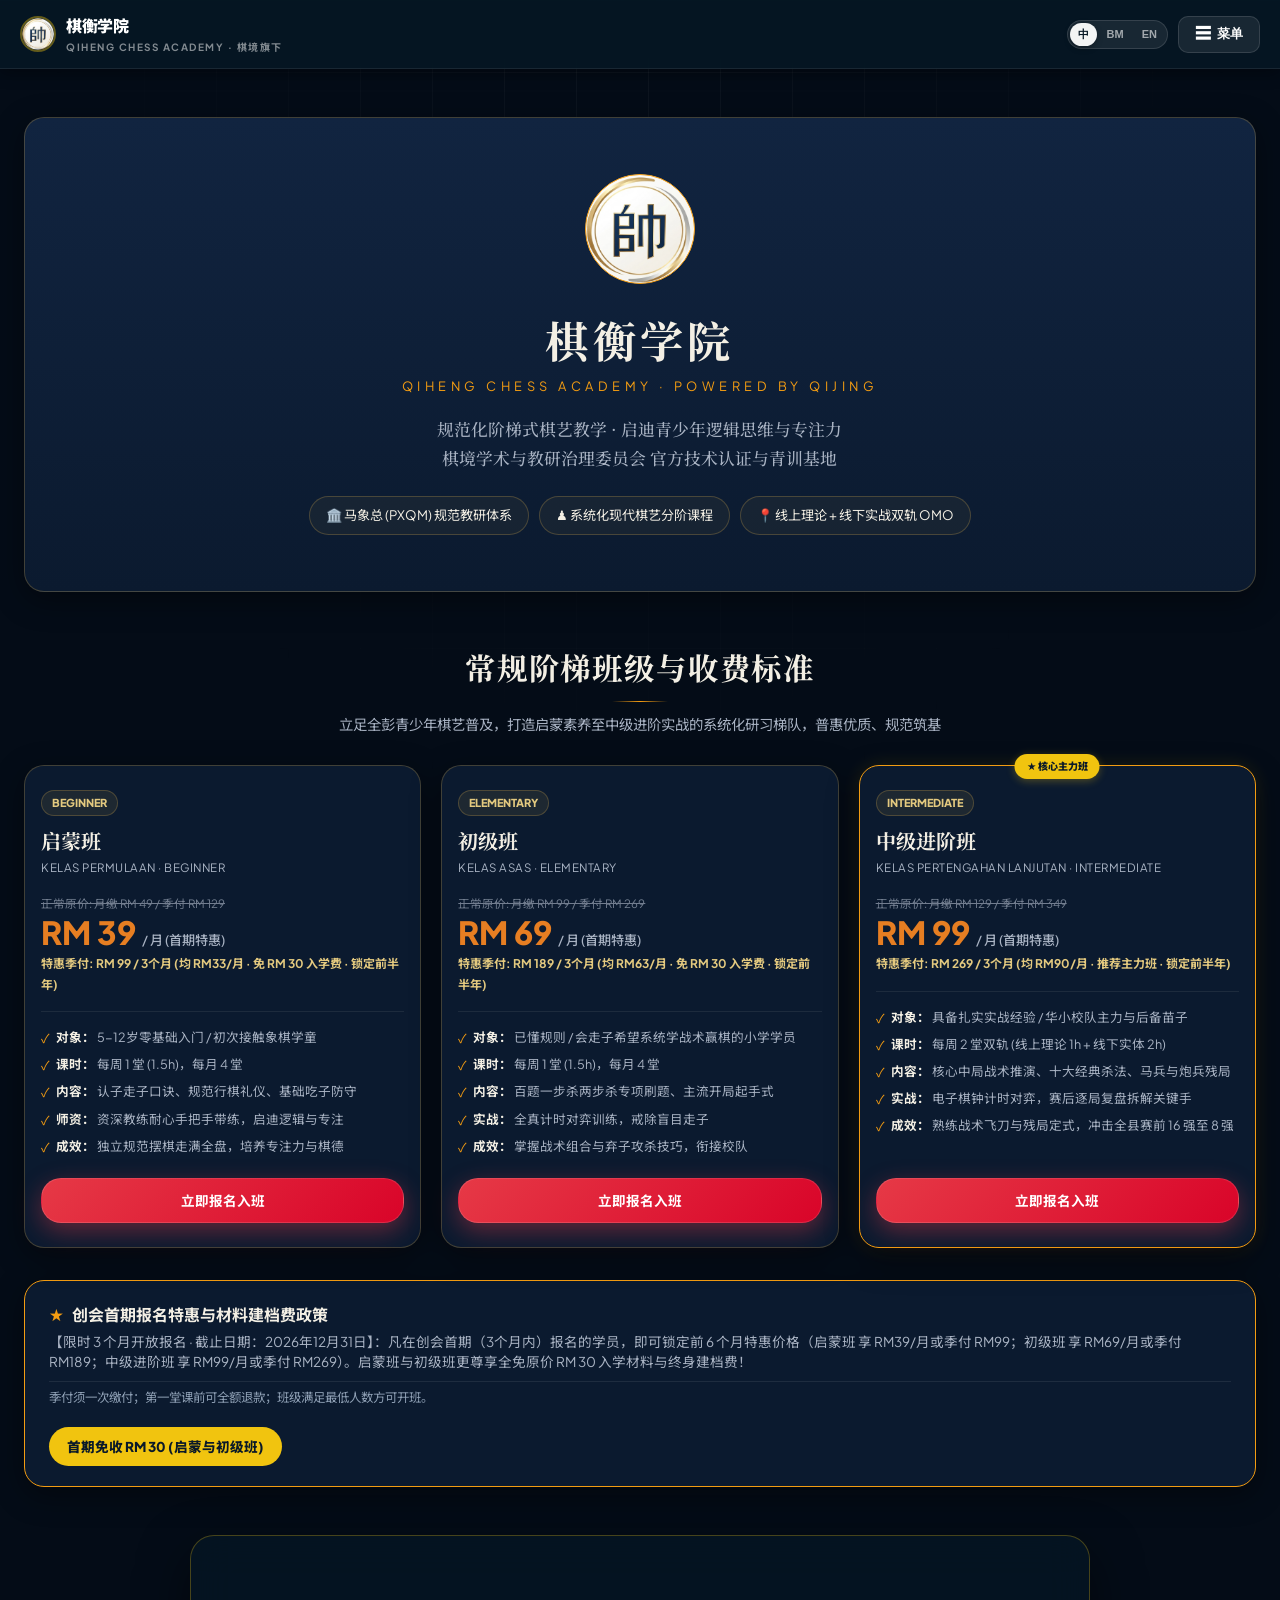
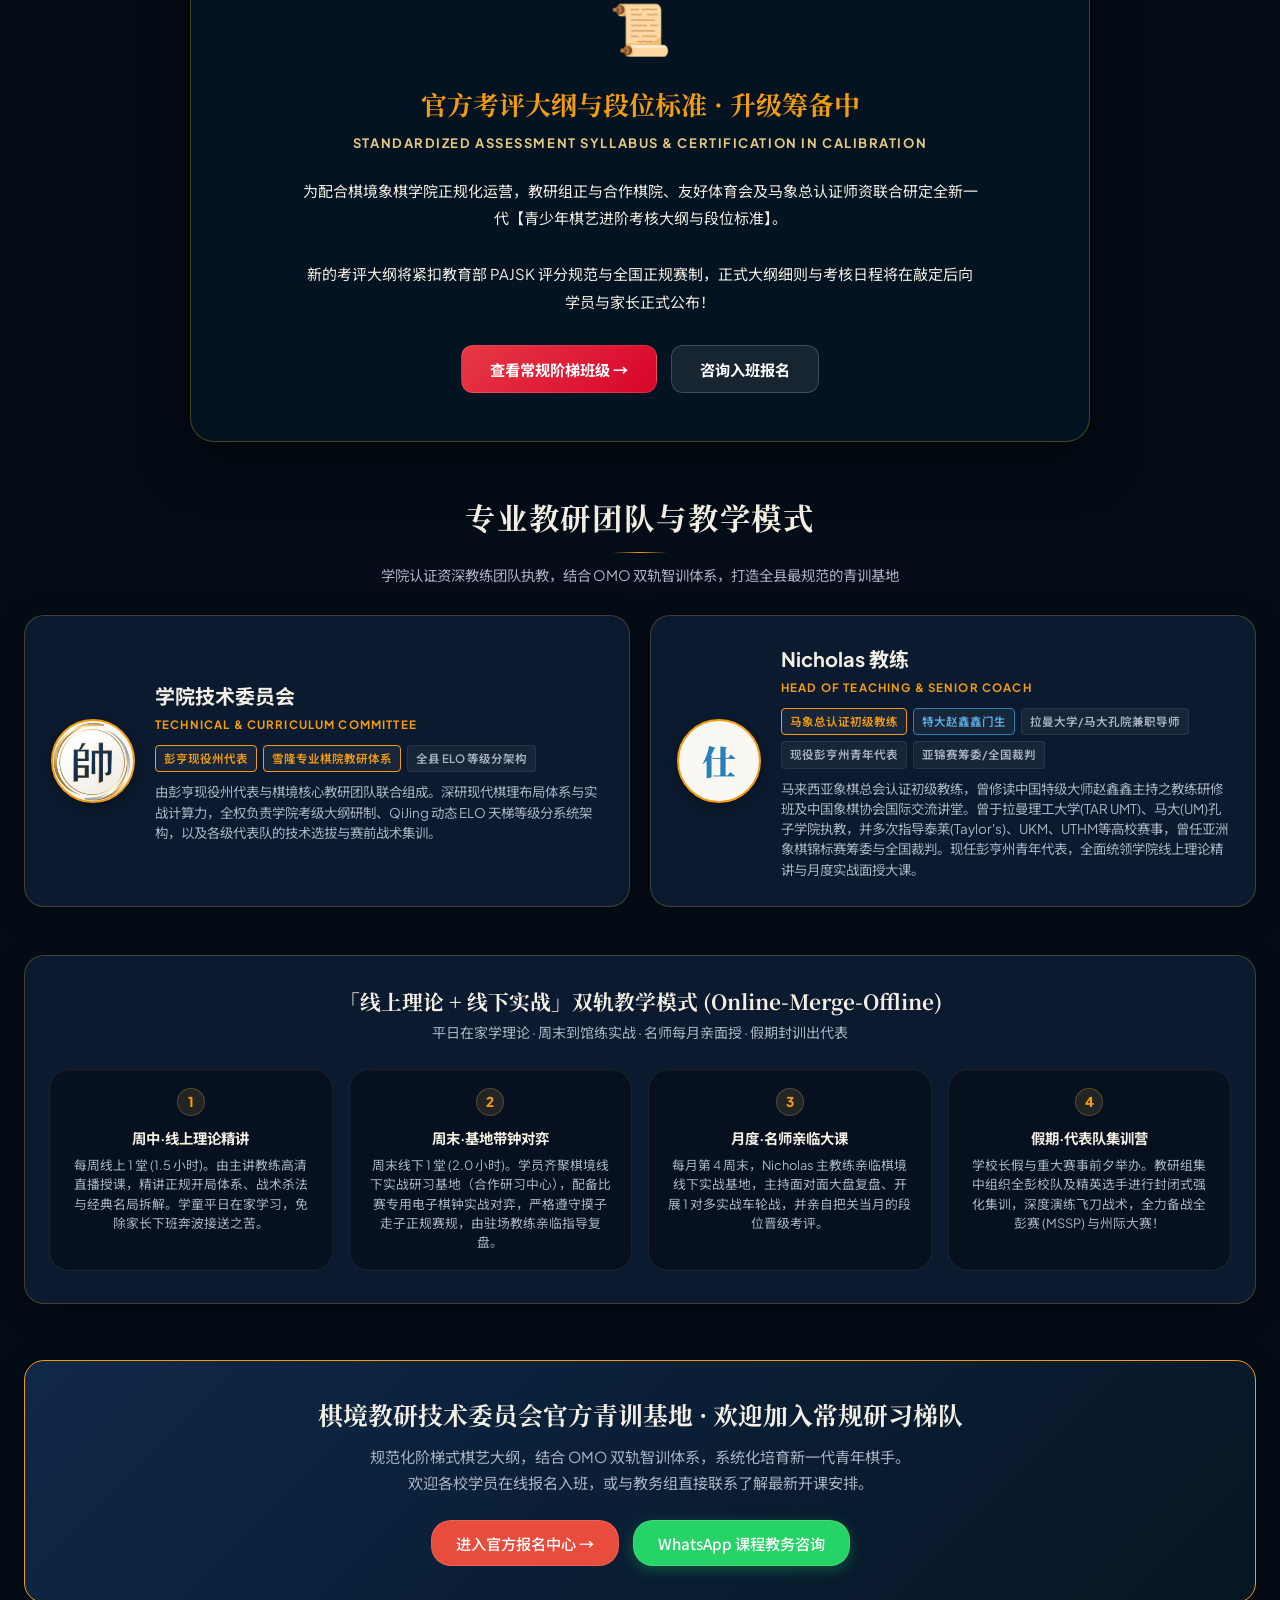
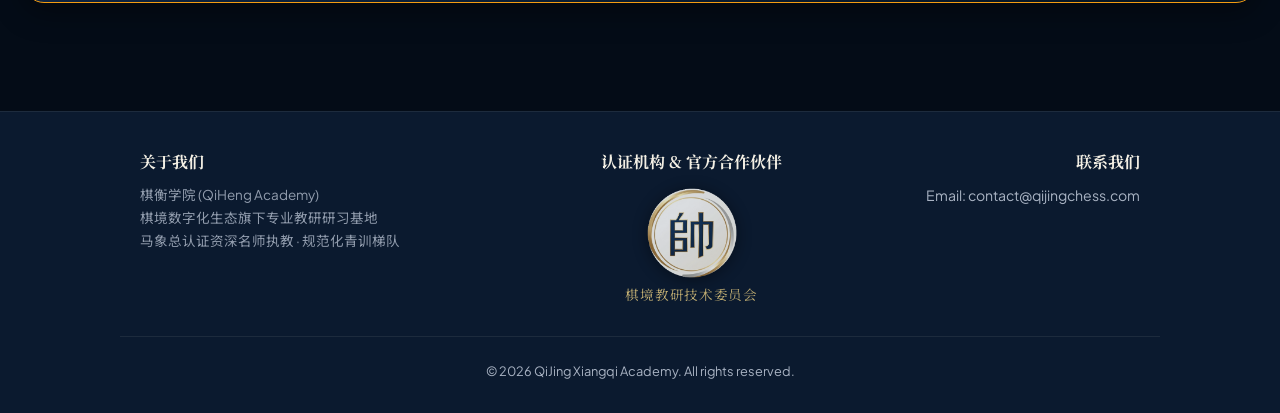
==== commit 722f1894: "fix(i18n): fix dictionary assignments so Chinese mode displays Chinese translations correctly" ====
--- a/academy.html
+++ b/academy.html
@@ -944,16 +944,15 @@
   }
 
   // === CN/BM/EN Translation System (与首页完全打通) ===
-  const i18n = {
-    cn: {
+  const i18n = {cn: {
       "hero.title": "棋衡学院",
-      "nav.home": "Home", "nav.academy": "QiHeng Academy", "nav.ladder": "Academy ELO", "nav.team": "Organization & Faculty",
-      "events.title": "赛事与活动中心",
-      "nav.explore": "Explore QiJing",
-    "nav.events": "Tournaments & Events",
-    "nav.events": "Kejohanan & Acara",
-    "nav.events": "赛事与活动", "nav.portals": "Portals", "nav.student_login": "QiHeng Student Portal",
-      "nav.school_portal": "QiJing School System", "nav.admin_portal": "Central Admin Console", "nav.language": "系统语言", "nav.menu": "菜单", "nav.register": "Online Registration",
+      "nav.home": "主页", "nav.academy": "棋衡学院", "nav.ladder": "学院 ELO", "nav.team": "组织架构与师资",
+      "events.title": "赛事与活动",
+      "nav.explore": "探索棋境",
+    "nav.events": "赛事与活动",
+    "nav.events": "赛事与活动",
+    "nav.events": "赛事与活动", "nav.portals": "专属入口", "nav.student_login": "棋衡学员端",
+      "nav.school_portal": "棋境校园系统", "nav.admin_portal": "总控管理端", "nav.language": "系统语言", "nav.menu": "菜单", "nav.register": "在线报名",
       "academy.hero_title": "棋衡学院",
       "academy.hero_sub": "规范化阶梯式棋艺教学 · 启迪青少年逻辑思维与专注力<br>棋境学术与教研治理委员会 官方技术认证与青训基地",
       "chip.standard": "🏛️ 马象总 (PXQM) 规范教研体系",
@@ -1016,10 +1015,11 @@
     },
     bm: {
       "hero.title": "Akademi Catur QiJing",
-      "nav.home": "Utama", "nav.academy": "Akademi Catur (Kemasukan)", "nav.ladder": "Kedudukan ELO", "nav.team": "Struktur & Jurulatih",
-      "events.title": "Pusat Acara & Aktiviti",
-      "nav.explore": "Terokai Kelab", "nav.portals": "Portal Khas", "nav.student_login": "Log Masuk Pelajar",
-      "nav.school_portal": "Sistem Pertandingan Antara Sekolah", "nav.admin_portal": "Portal Jurulatih", "nav.language": "Bahasa Sistem", "nav.menu": "Menu", "nav.register": "Portal Pendaftaran",
+      "nav.home": "Laman Utama", "nav.academy": "Akademi QiHeng", "nav.ladder": "Sistem ELO Akademi", "nav.team": "Organisasi & Jurulatih",
+      "events.title": "Kejohanan & Acara",
+      "nav.events": "Kejohanan & Acara",
+    "nav.explore": "Terokai QiJing", "nav.portals": "Portal Khas", "nav.student_login": "Portal Pelajar QiHeng",
+      "nav.school_portal": "Sistem Sekolah QiJing", "nav.admin_portal": "Portal Pengurusan Pusat", "nav.language": "Bahasa Sistem", "nav.menu": "Menu", "nav.register": "Pendaftaran Online",
       "academy.hero_title": "Akademi QiJing",
       "academy.hero_sub": "Sistem Pembelajaran Catur Cina Berstruktur · Memupuk Logik & Fokus Minda Belia<br>Pusat Pensijilan Teknikal & Latihan Rasmi Komiti Akademik & Teknikal QiJing",
       "chip.standard": "Silibus Standard Akademi Profesional",
@@ -1077,10 +1077,11 @@
     },
     en: {
       "hero.title": "QiHeng Chess Academy",
-      "nav.home": "Home", "nav.academy": "Xiangqi Academy (Intake)", "nav.ladder": "ELO Standings", "nav.team": "Structure & Faculty",
-      "events.title": "Events & Activities Center",
-      "nav.explore": "Explore Club", "nav.portals": "Portals", "nav.student_login": "Student Login",
-      "nav.school_portal": "School Pairing & Tournament System", "nav.admin_portal": "Admin Portal", "nav.language": "System Language", "nav.menu": "Menu", "nav.register": "Online Registration",
+      "nav.home": "Home", "nav.academy": "QiHeng Academy", "nav.ladder": "Academy ELO", "nav.team": "Organization & Faculty",
+      "events.title": "Tournaments & Events",
+      "nav.events": "Tournaments & Events",
+    "nav.explore": "Explore QiJing", "nav.portals": "Portals", "nav.student_login": "QiHeng Student Portal",
+      "nav.school_portal": "QiJing School System", "nav.admin_portal": "Central Admin Console", "nav.language": "System Language", "nav.menu": "Menu", "nav.register": "Online Registration",
       "academy.hero_title": "QiHeng Chess Academy",
       "academy.hero_sub": "Structured Xiangqi Step-by-Step Curriculum · Nurturing Youth Logic & Focus<br>Official Training Academy Certified by QiJing Academic & Technical Directorate",
       "chip.standard": "Pro Academy Training Syllabus",
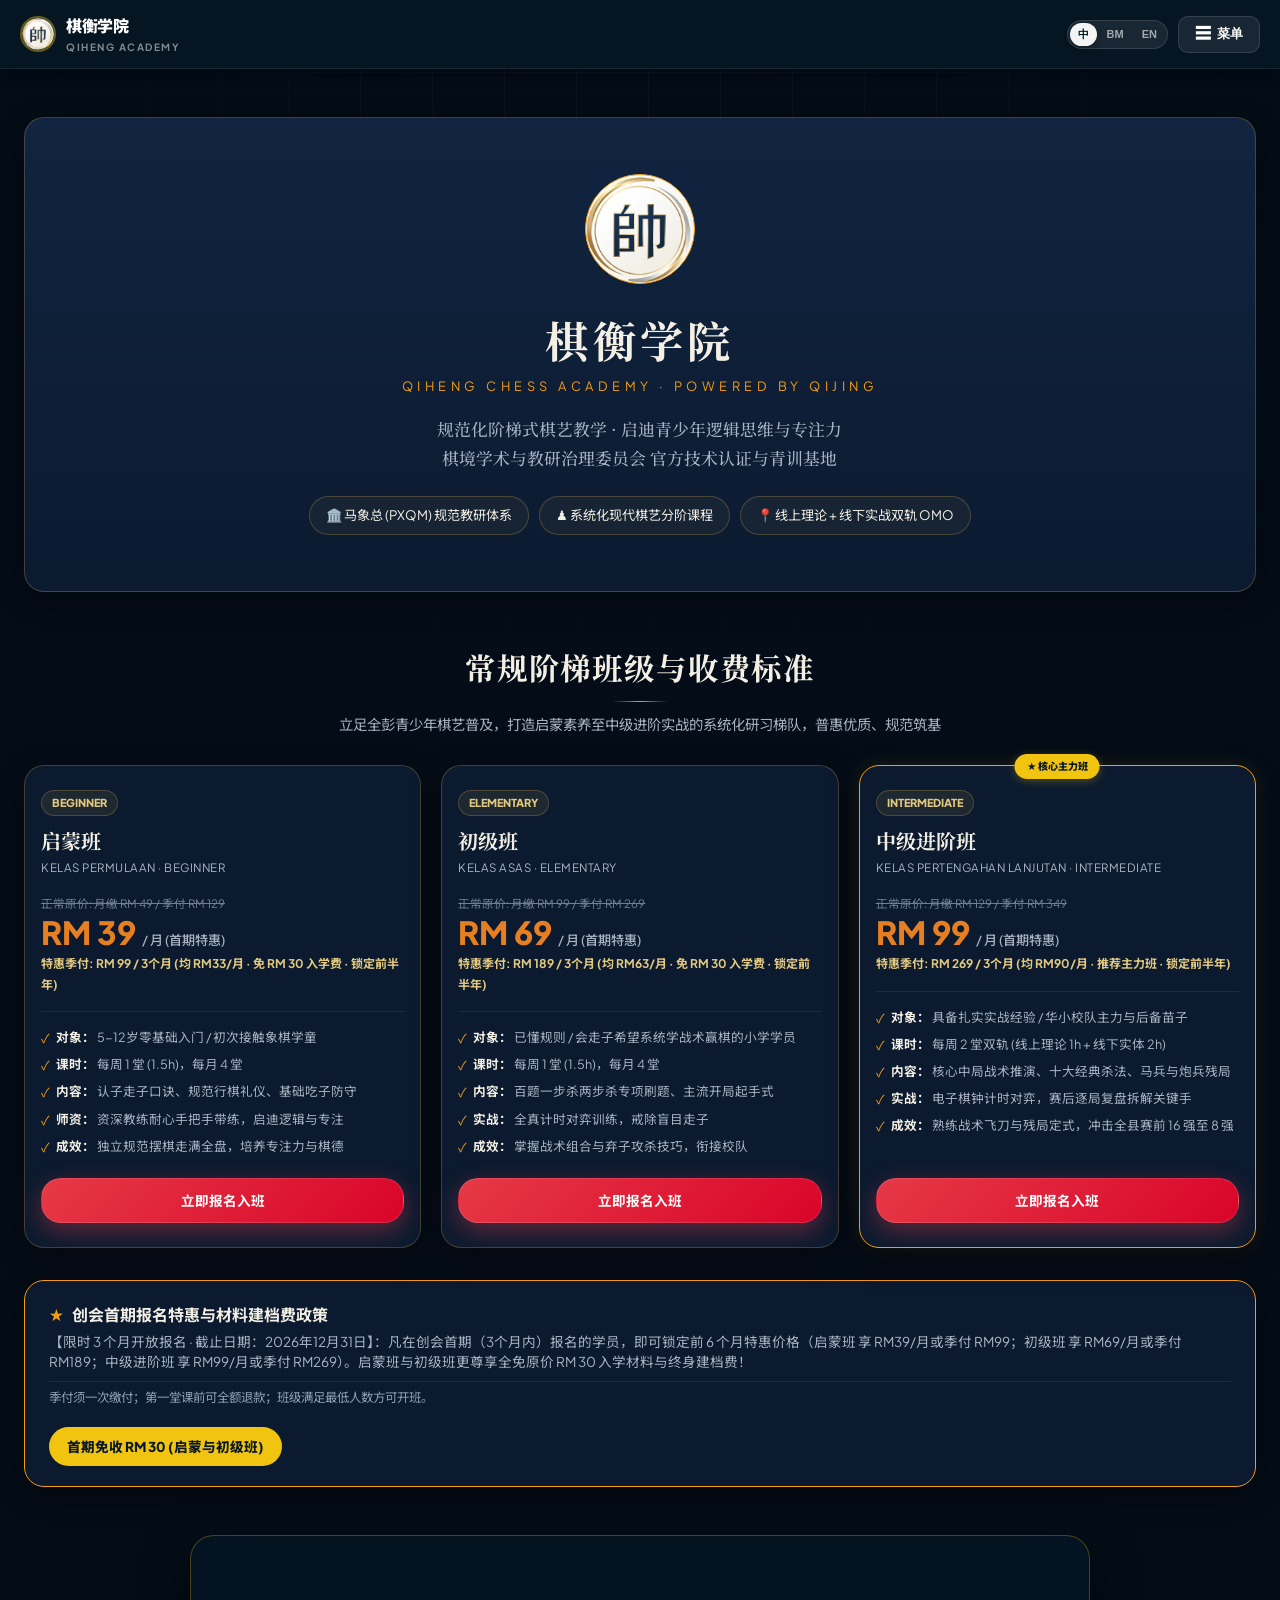
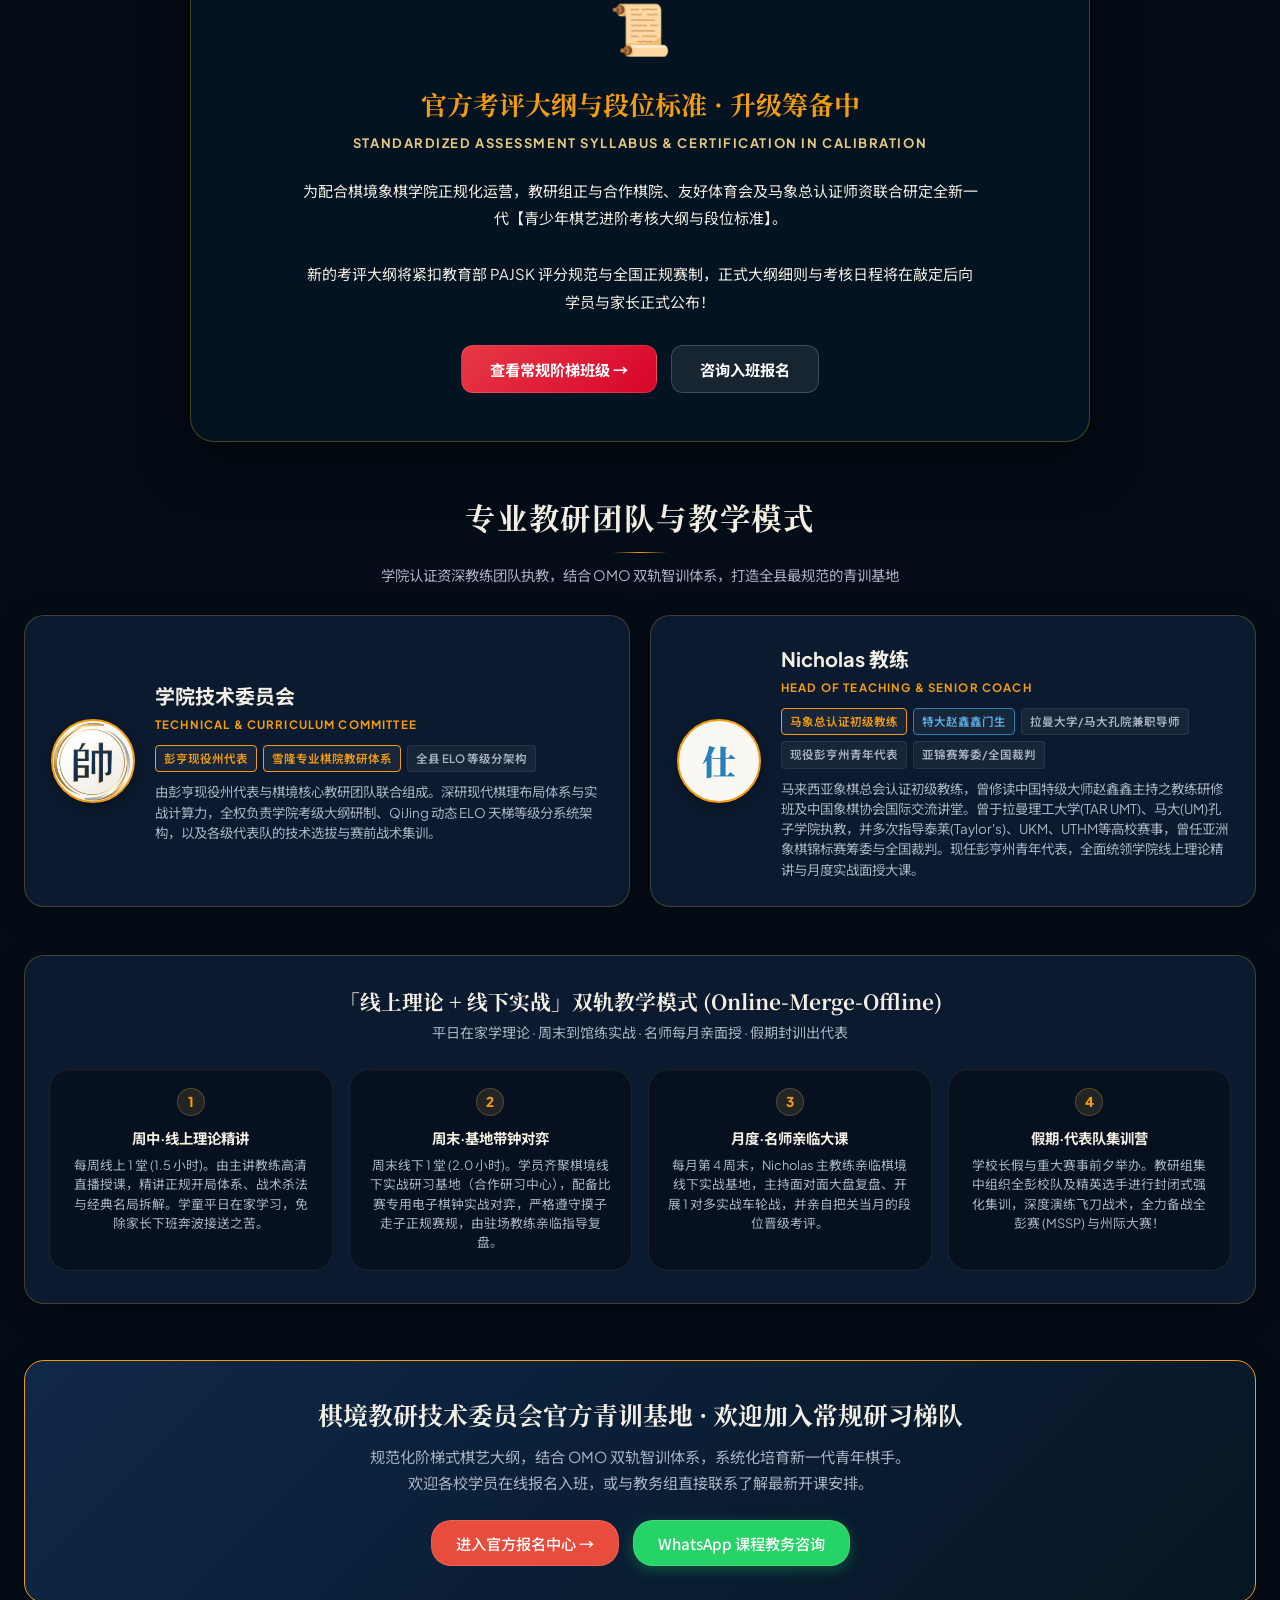
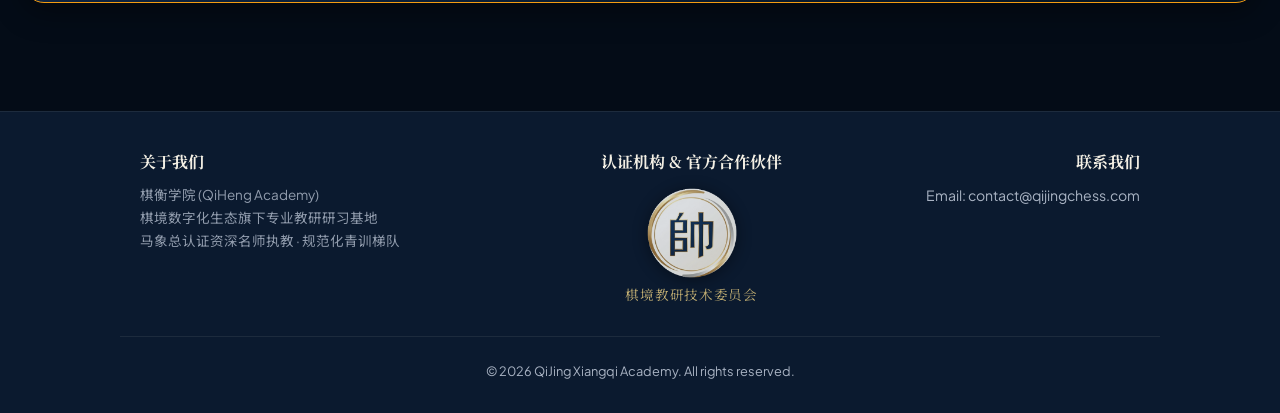
==== commit 887723a1: "feat(branding): adapt brand logomark header dynamically across pages according to Option C" ====
--- a/academy.html
+++ b/academy.html
@@ -585,8 +585,8 @@
     <a href="index.html" class="p-nav-brand">
       <img src="cxb_round_emblem.png" alt="QiJing" class="p-nav-logo">
       <div>
-        <div class="p-nav-title" data-i18n="hero.title">棋衡学院</div>
-        <div class="p-nav-sub">QIHENG CHESS ACADEMY · 棋境旗下</div>
+        <div class="p-nav-title">棋衡学院</div>
+        <div class="p-nav-sub">QIHENG ACADEMY</div>
       </div>
     </a>
 
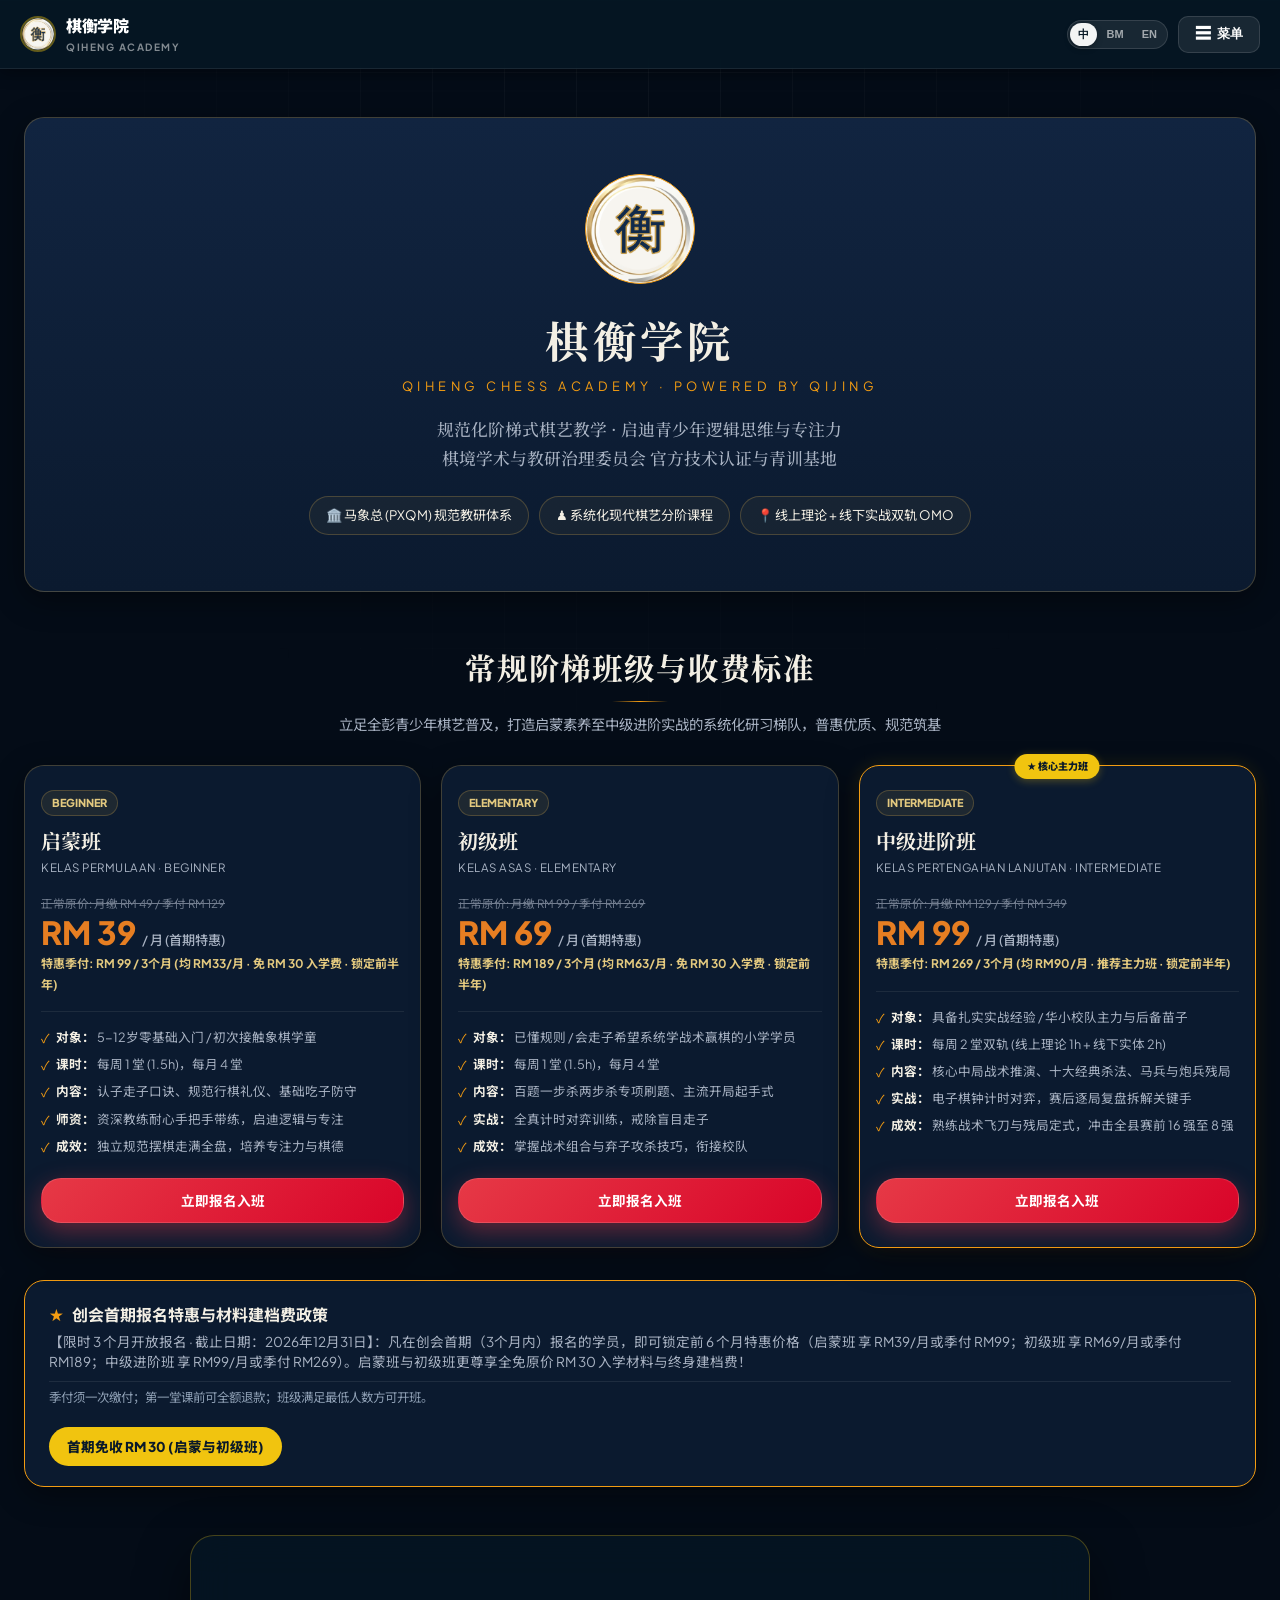
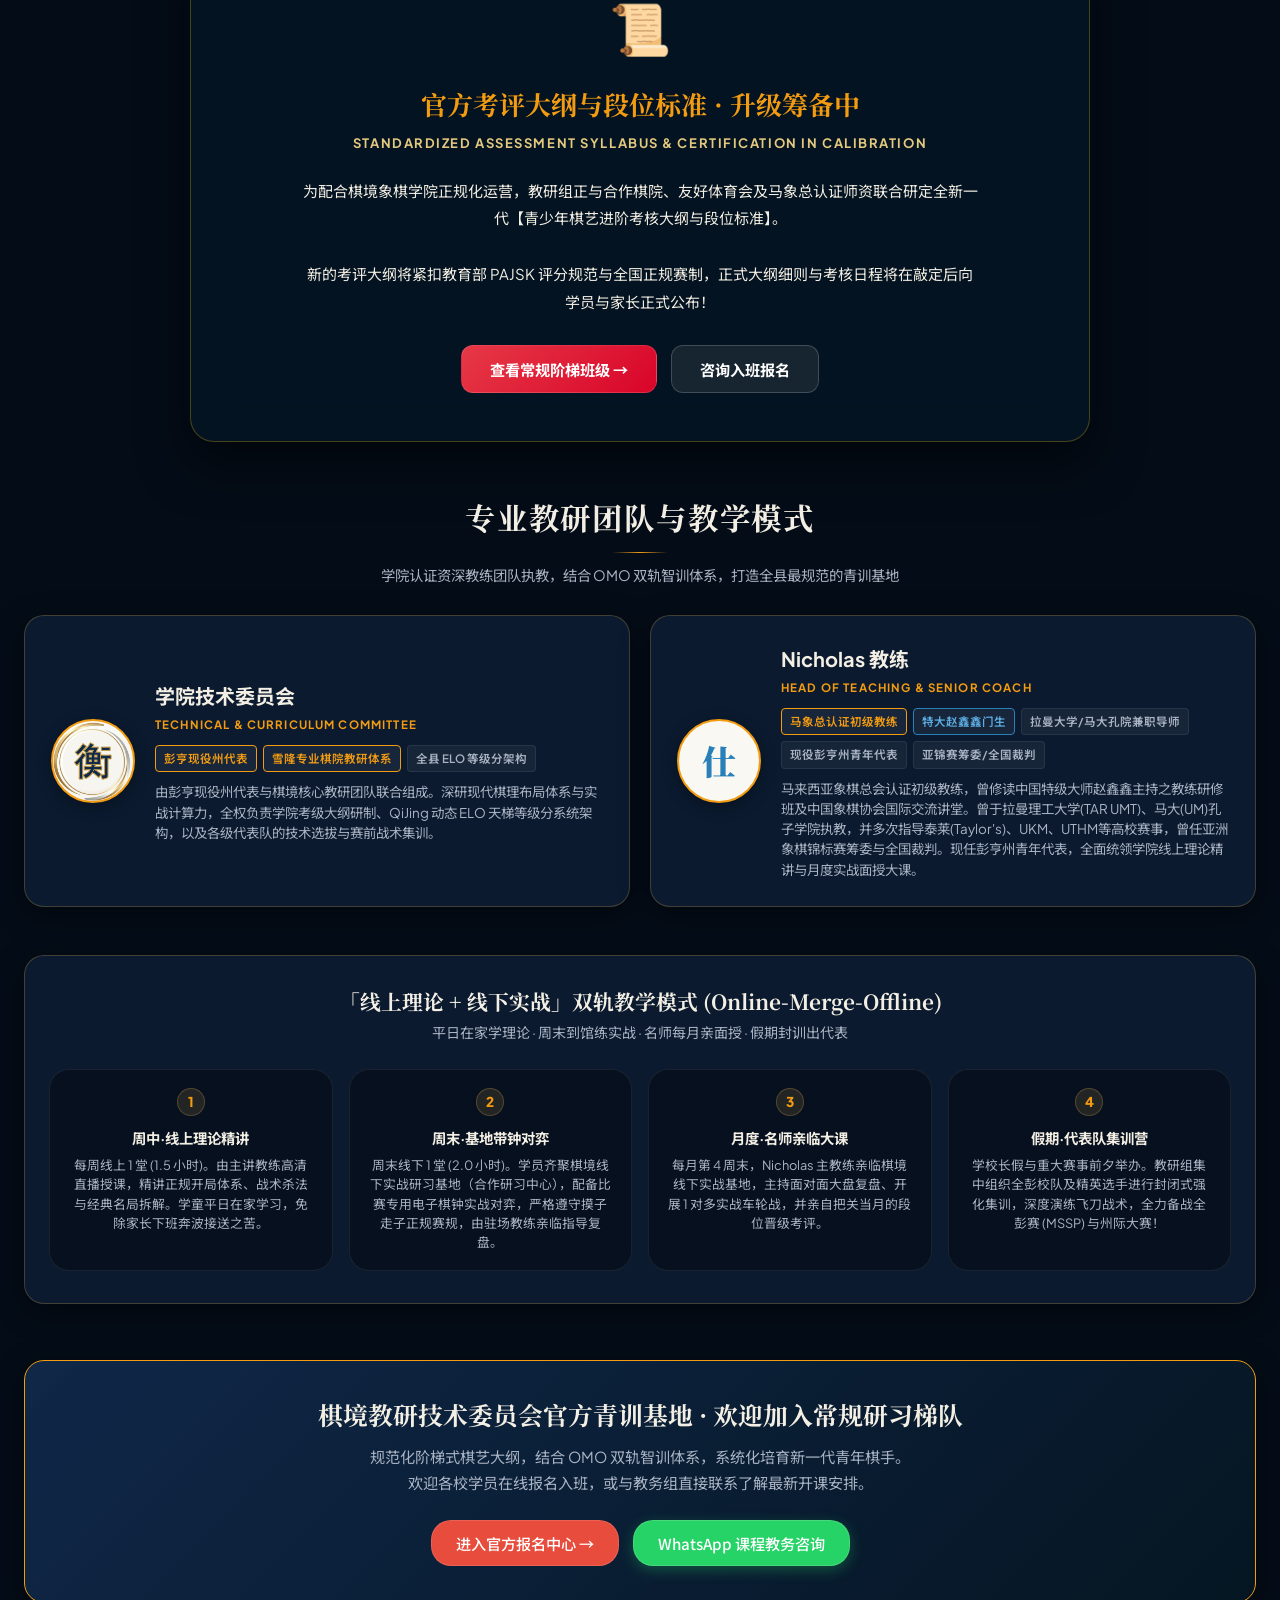
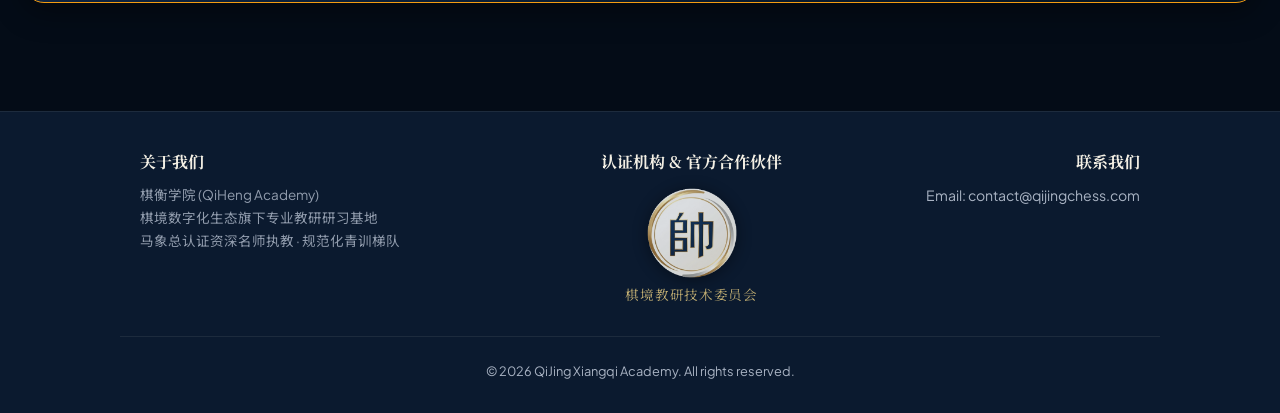
==== commit 8e2a50f5: "feat(branding): integrate QiHeng Academy official emblem and 3-pillar executive directorates" ====
--- a/academy.html
+++ b/academy.html
@@ -583,7 +583,7 @@
   <!-- 1. 顶栏导航 (100% 与首页一致) -->
   <header class="public-nav-bar" style="position:relative; z-index:9600;">
     <a href="index.html" class="p-nav-brand">
-      <img src="cxb_round_emblem.png" alt="QiJing" class="p-nav-logo">
+      <img src="qiheng_round_emblem.png" alt="QiHeng Academy" class="p-nav-logo">
       <div>
         <div class="p-nav-title">棋衡学院</div>
         <div class="p-nav-sub">QIHENG ACADEMY</div>
@@ -607,7 +607,7 @@
 
     <!-- 2. HERO 模块 (与首页一致的卡片风格) -->
     <header class="hero">
-      <img src="cxb_round_emblem.png" alt="QiJing Logo" class="hero__logo">
+      <img src="qiheng_round_emblem.png" alt="QiHeng Academy Logo" class="hero__logo">
       <h1 class="hero__title" data-i18n="academy.hero_title">棋衡学院</h1>
       <div class="hero__en">QIHENG CHESS ACADEMY · POWERED BY QIJING</div>
       <p class="hero__tagline" data-i18n="academy.hero_sub">
@@ -740,7 +740,7 @@
       <div class="coaches-grid">
         <!-- 席位 1：学院技术委员会 -->
         <div class="coach-card">
-          <img src="cxb_round_emblem.png" class="coach-avatar-img" alt="学院技术委员会">
+          <img src="qiheng_round_emblem.png" class="coach-avatar-img" alt="学院技术委员会">
           <div class="coach-info">
             <h4 data-i18n="coach1.name">学院技术委员会</h4>
             <div class="coach-role" data-i18n="coach1.role">TECHNICAL & CURRICULUM COMMITTEE</div>
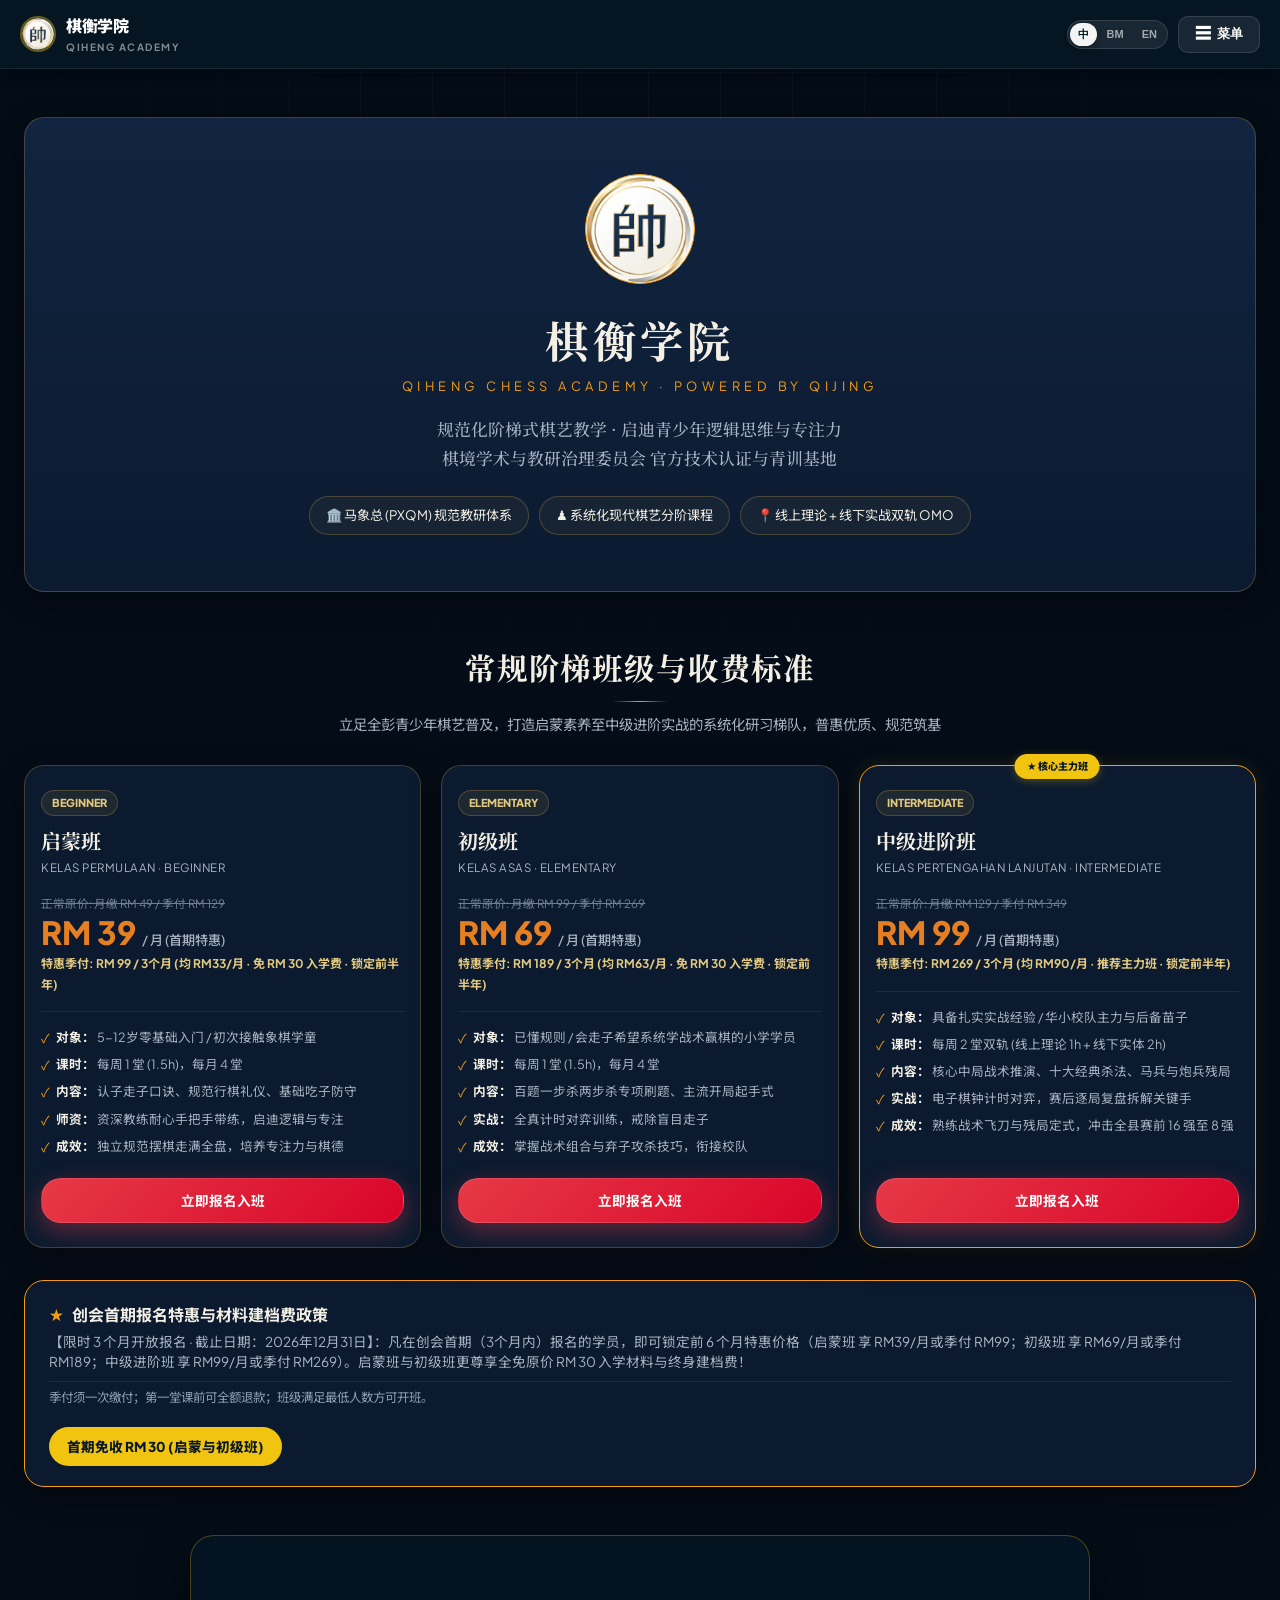
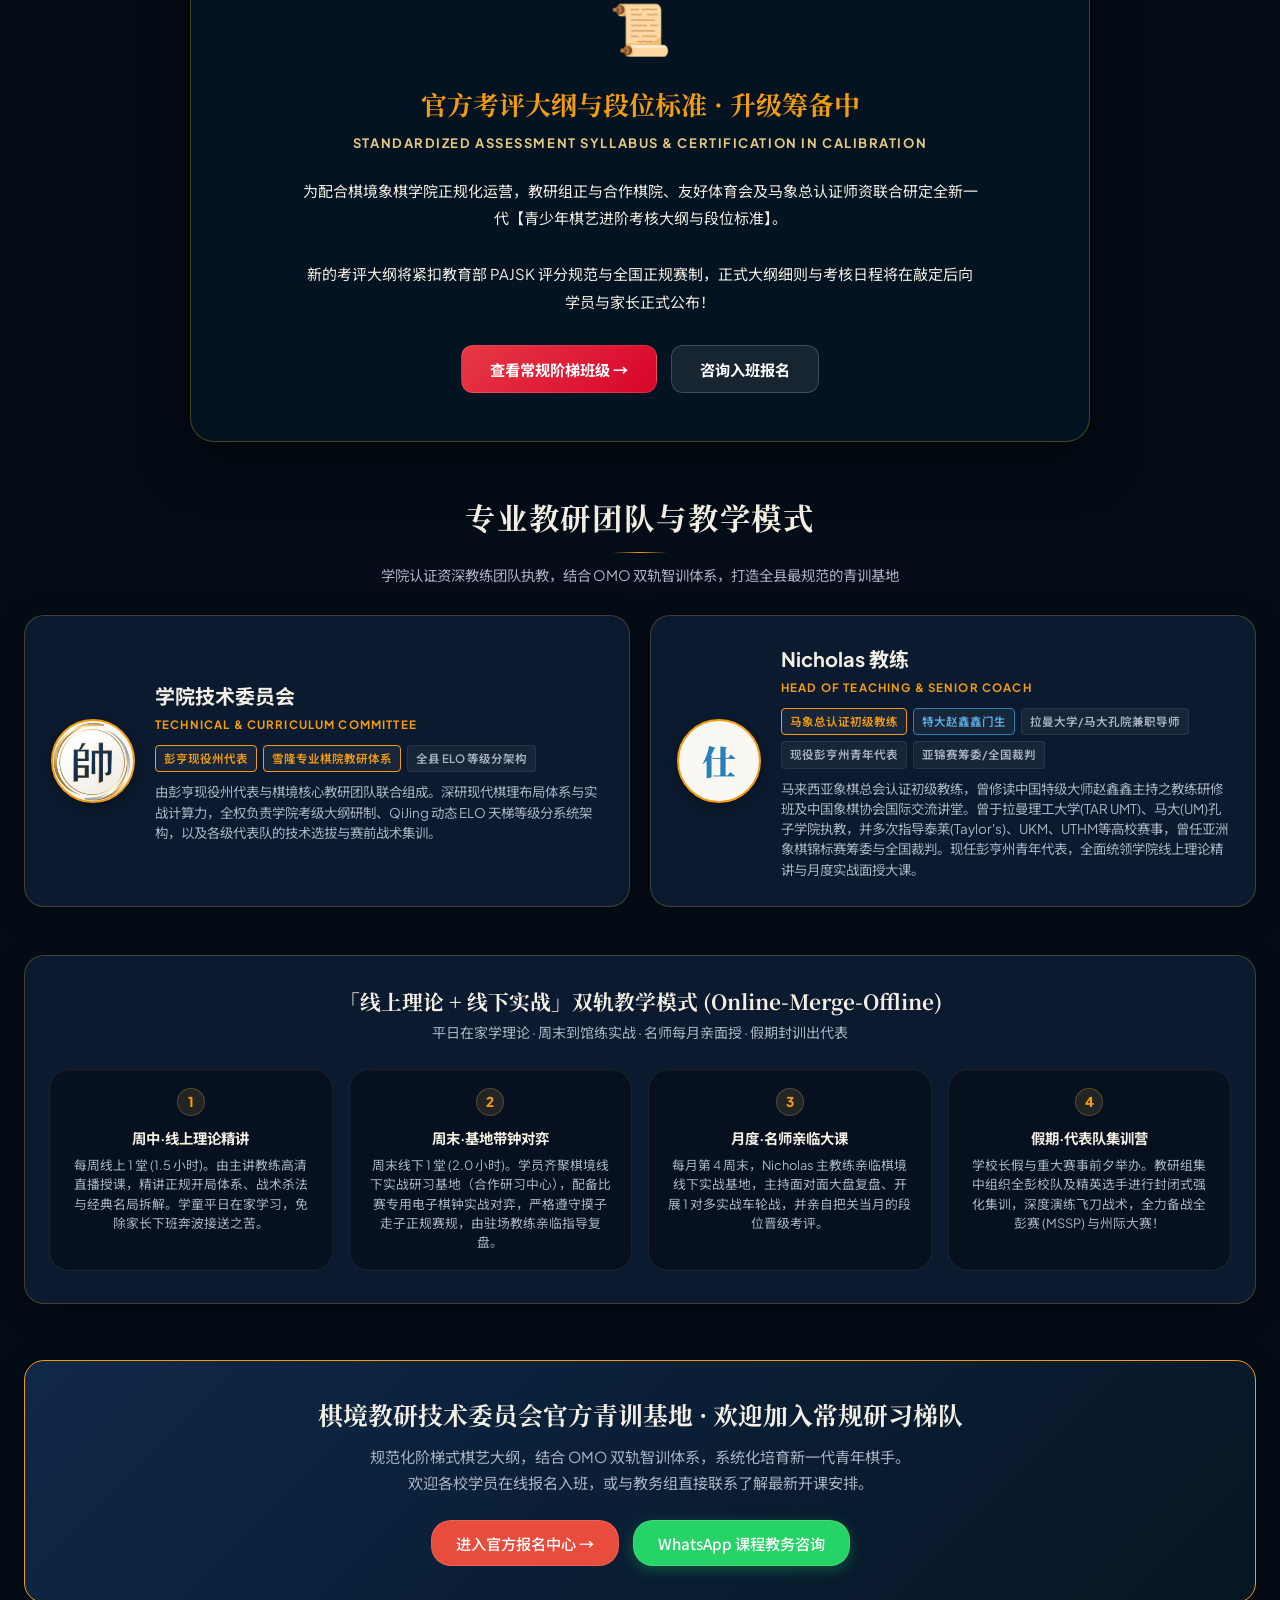
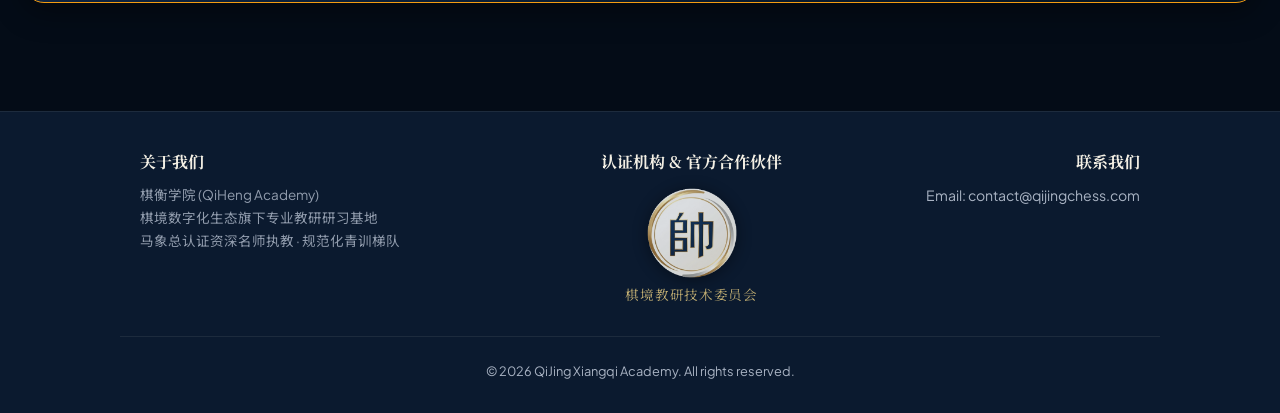
==== commit 59772de0: "Revert "feat(branding): integrate QiHeng Academy official emblem and 3-pillar executive directorates" ====
--- a/academy.html
+++ b/academy.html
@@ -583,7 +583,7 @@
   <!-- 1. 顶栏导航 (100% 与首页一致) -->
   <header class="public-nav-bar" style="position:relative; z-index:9600;">
     <a href="index.html" class="p-nav-brand">
-      <img src="qiheng_round_emblem.png" alt="QiHeng Academy" class="p-nav-logo">
+      <img src="cxb_round_emblem.png" alt="QiJing" class="p-nav-logo">
       <div>
         <div class="p-nav-title">棋衡学院</div>
         <div class="p-nav-sub">QIHENG ACADEMY</div>
@@ -607,7 +607,7 @@
 
     <!-- 2. HERO 模块 (与首页一致的卡片风格) -->
     <header class="hero">
-      <img src="qiheng_round_emblem.png" alt="QiHeng Academy Logo" class="hero__logo">
+      <img src="cxb_round_emblem.png" alt="QiJing Logo" class="hero__logo">
       <h1 class="hero__title" data-i18n="academy.hero_title">棋衡学院</h1>
       <div class="hero__en">QIHENG CHESS ACADEMY · POWERED BY QIJING</div>
       <p class="hero__tagline" data-i18n="academy.hero_sub">
@@ -740,7 +740,7 @@
       <div class="coaches-grid">
         <!-- 席位 1：学院技术委员会 -->
         <div class="coach-card">
-          <img src="qiheng_round_emblem.png" class="coach-avatar-img" alt="学院技术委员会">
+          <img src="cxb_round_emblem.png" class="coach-avatar-img" alt="学院技术委员会">
           <div class="coach-info">
             <h4 data-i18n="coach1.name">学院技术委员会</h4>
             <div class="coach-role" data-i18n="coach1.role">TECHNICAL & CURRICULUM COMMITTEE</div>
